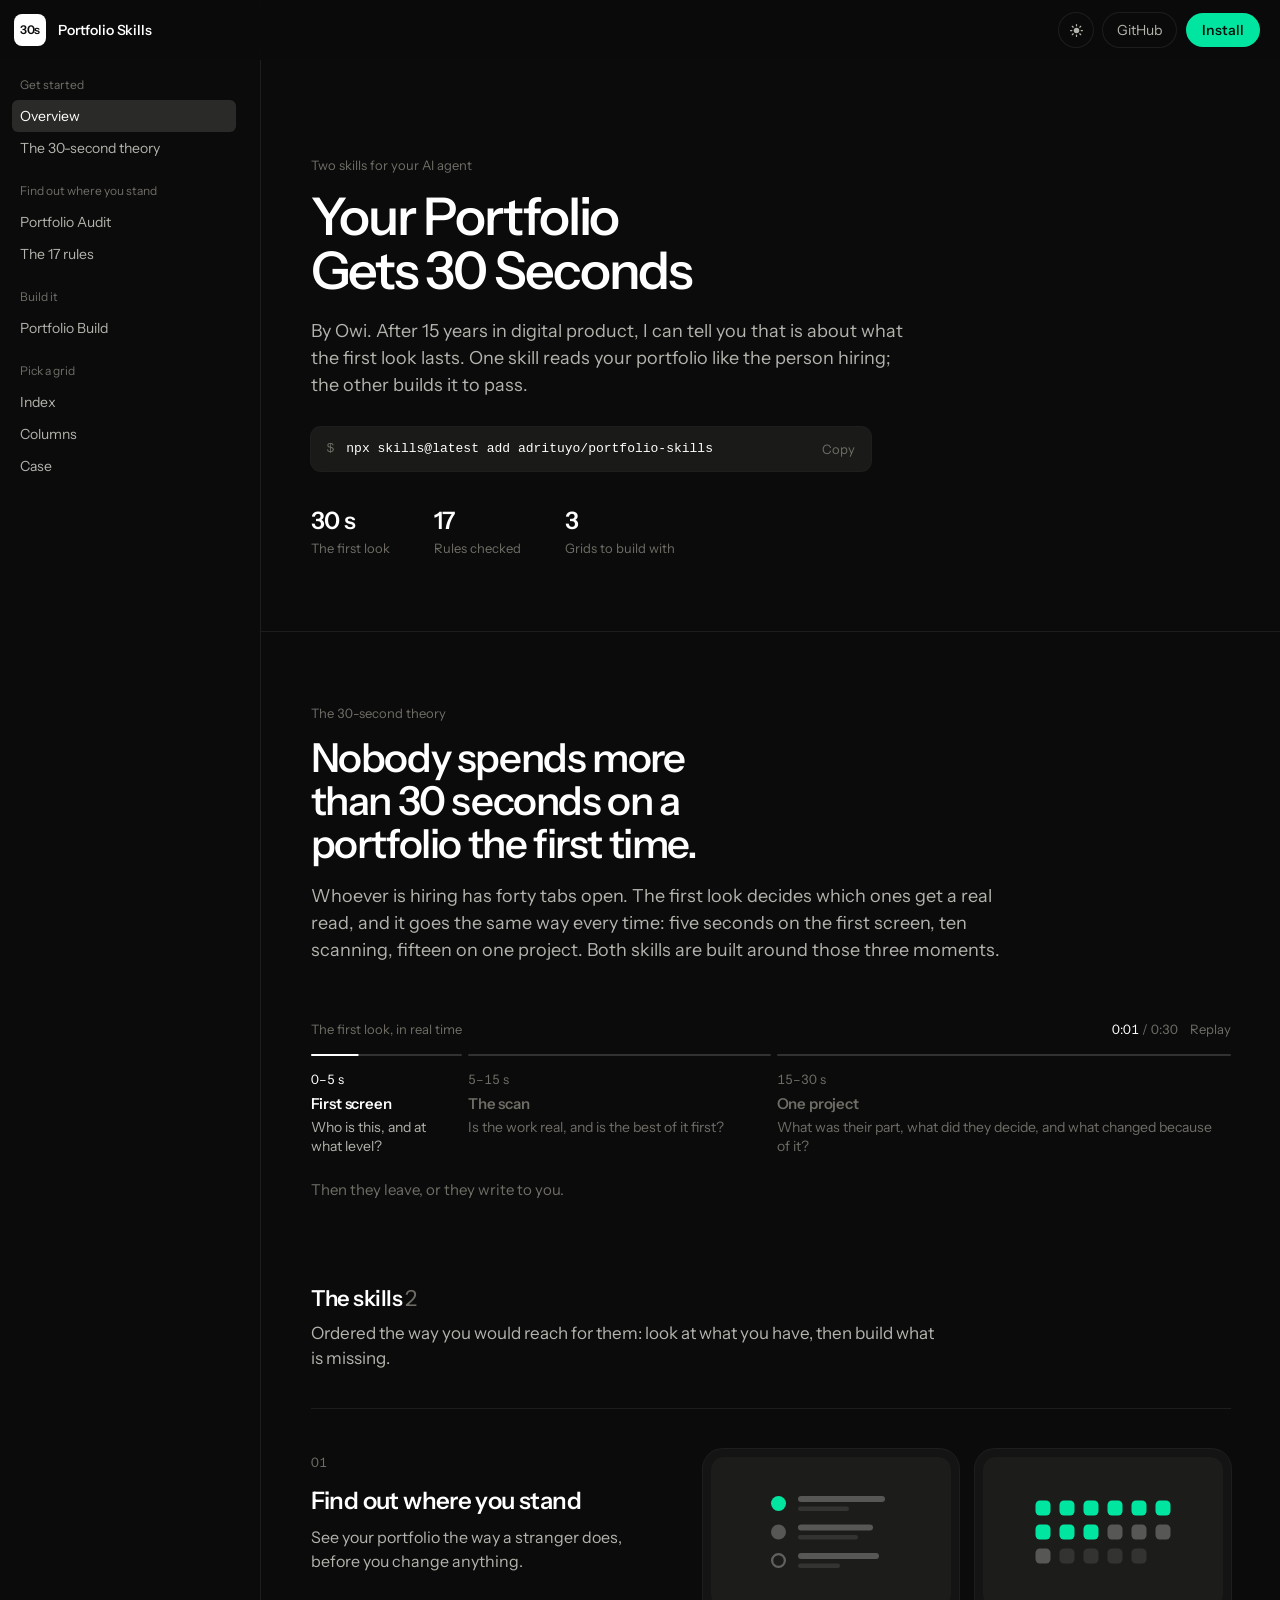
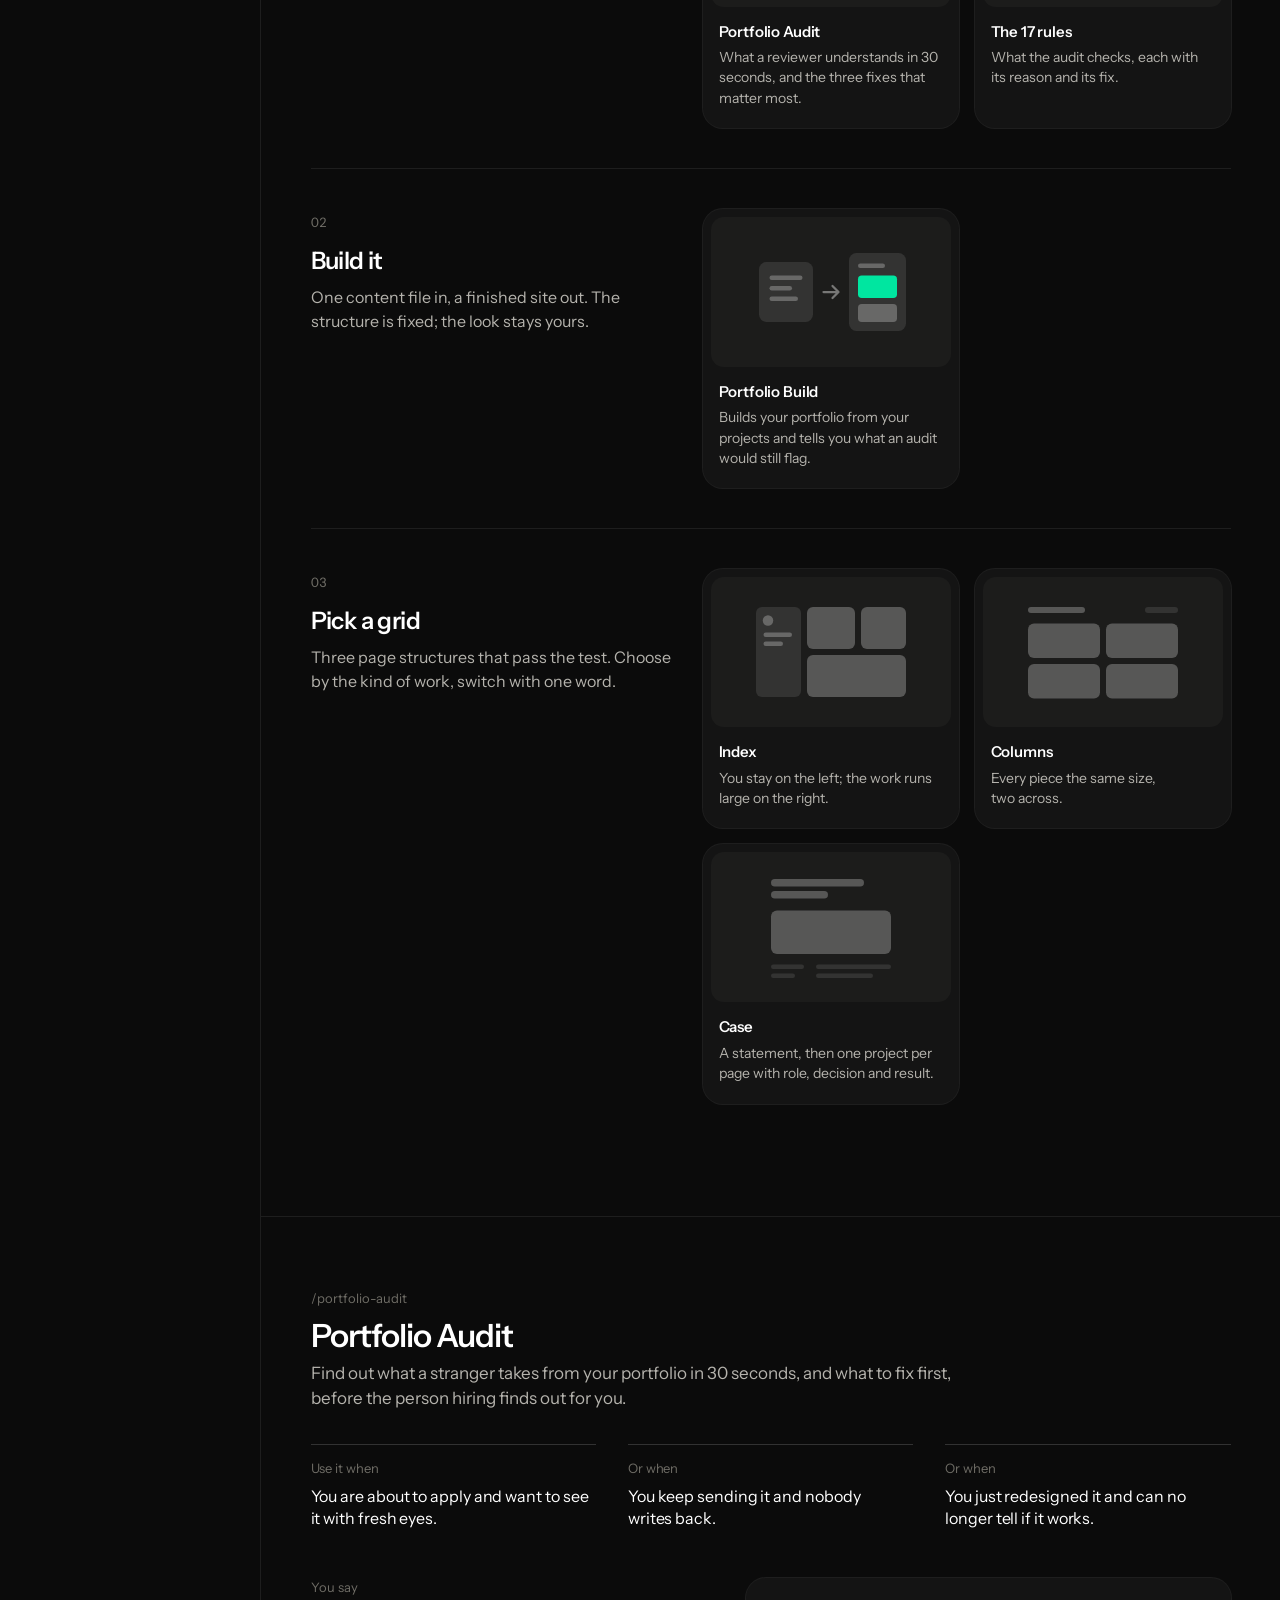
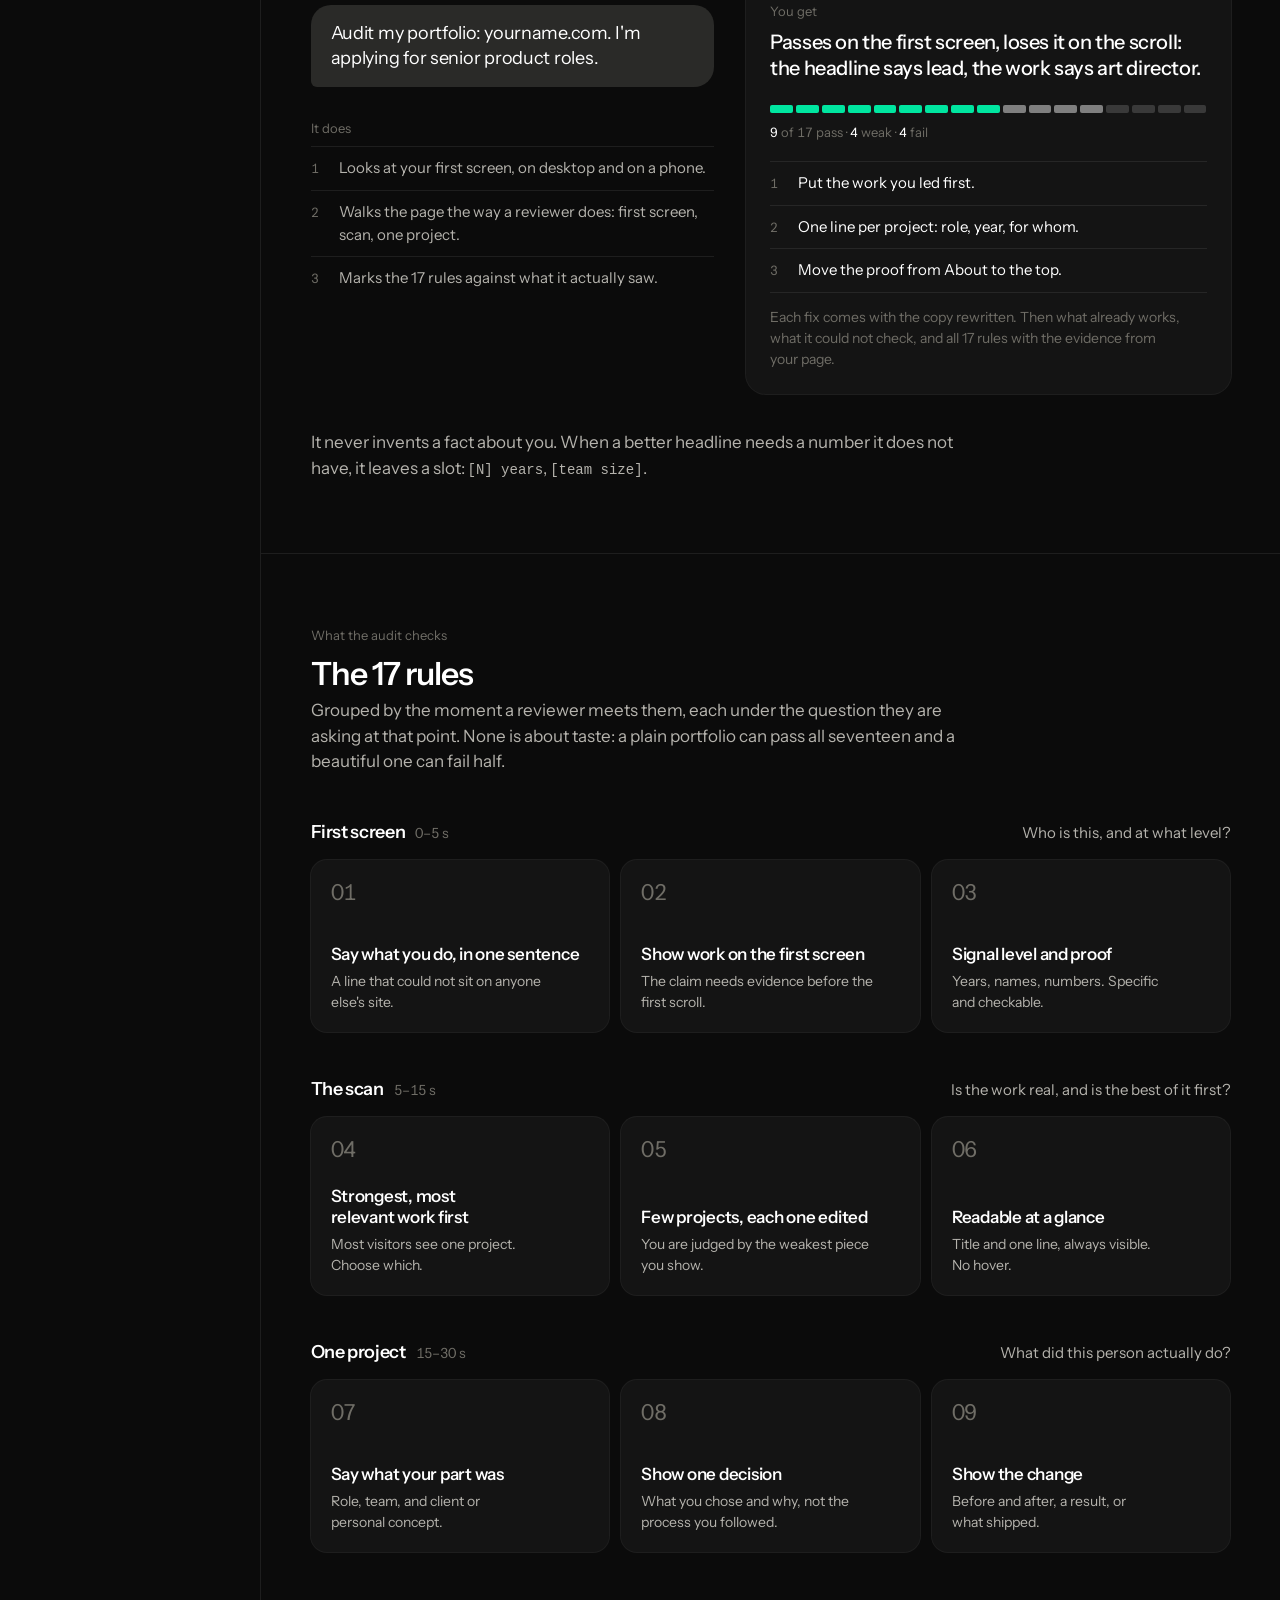
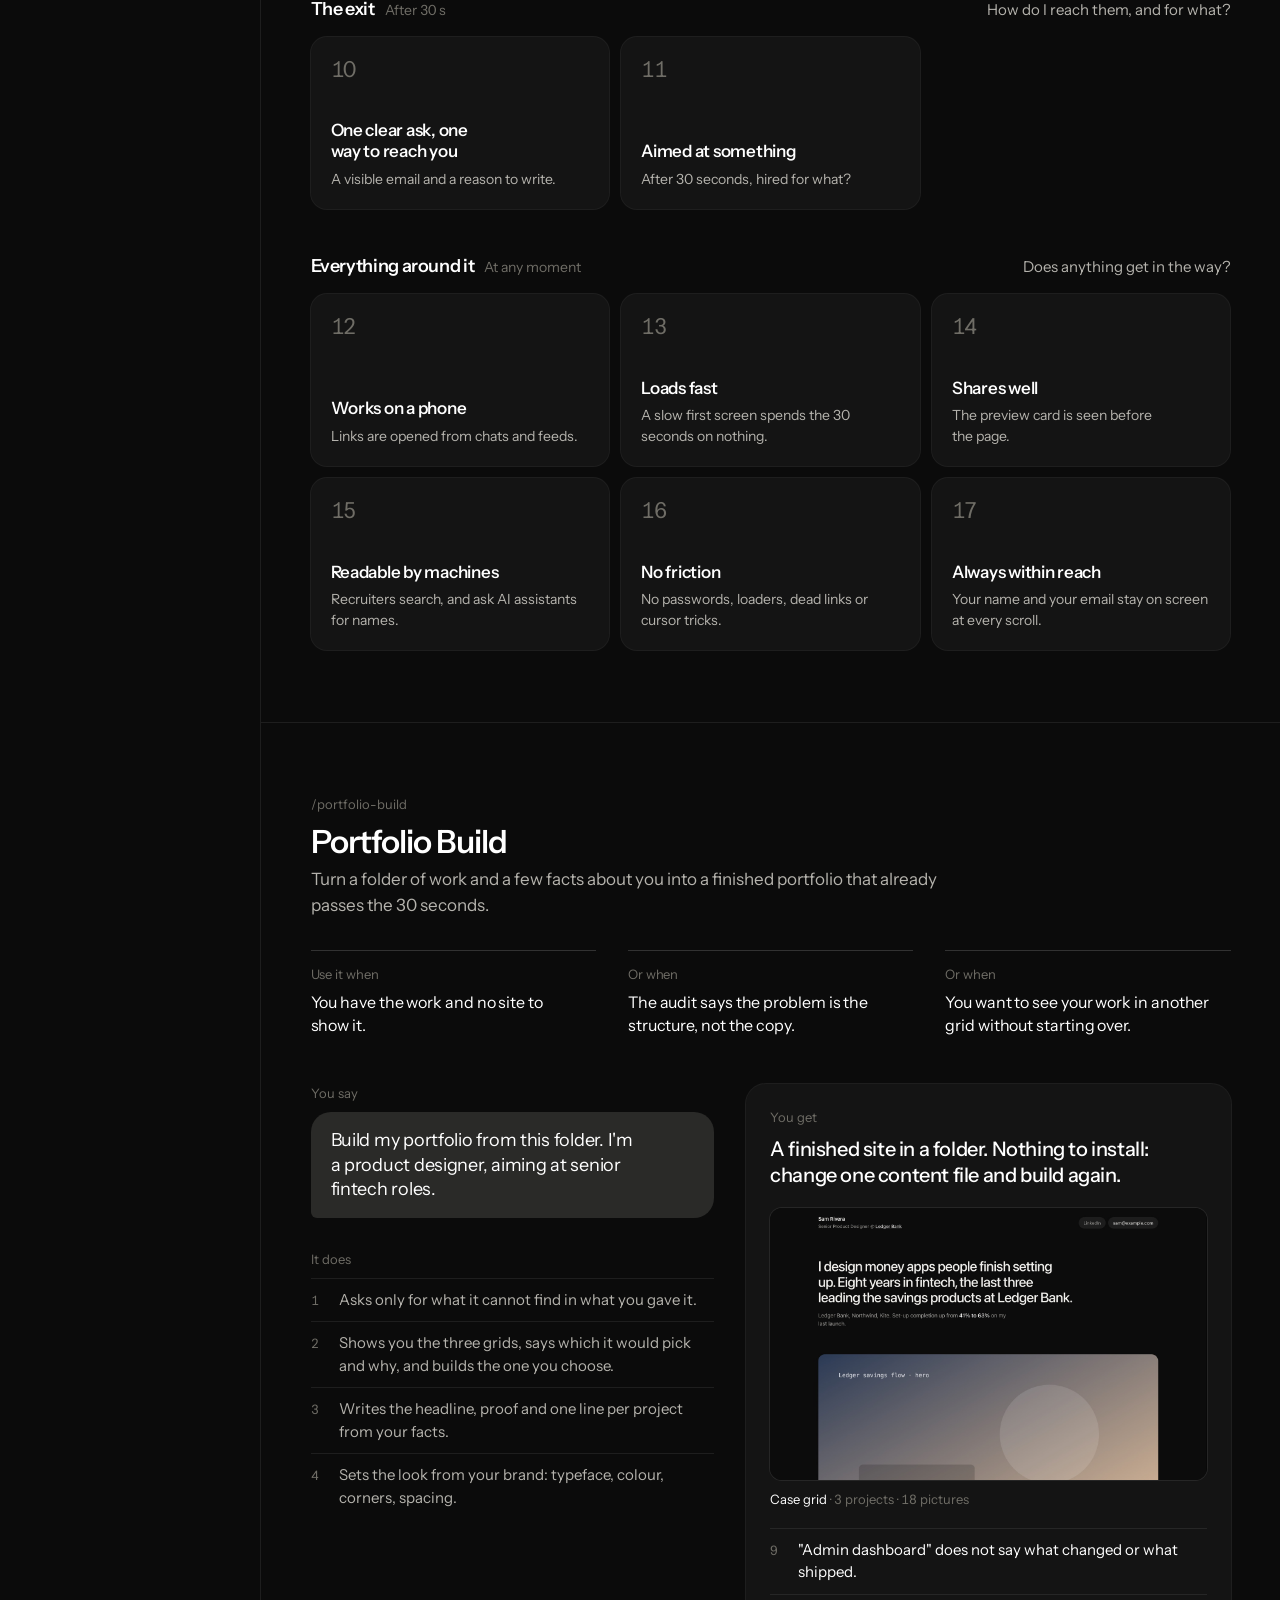
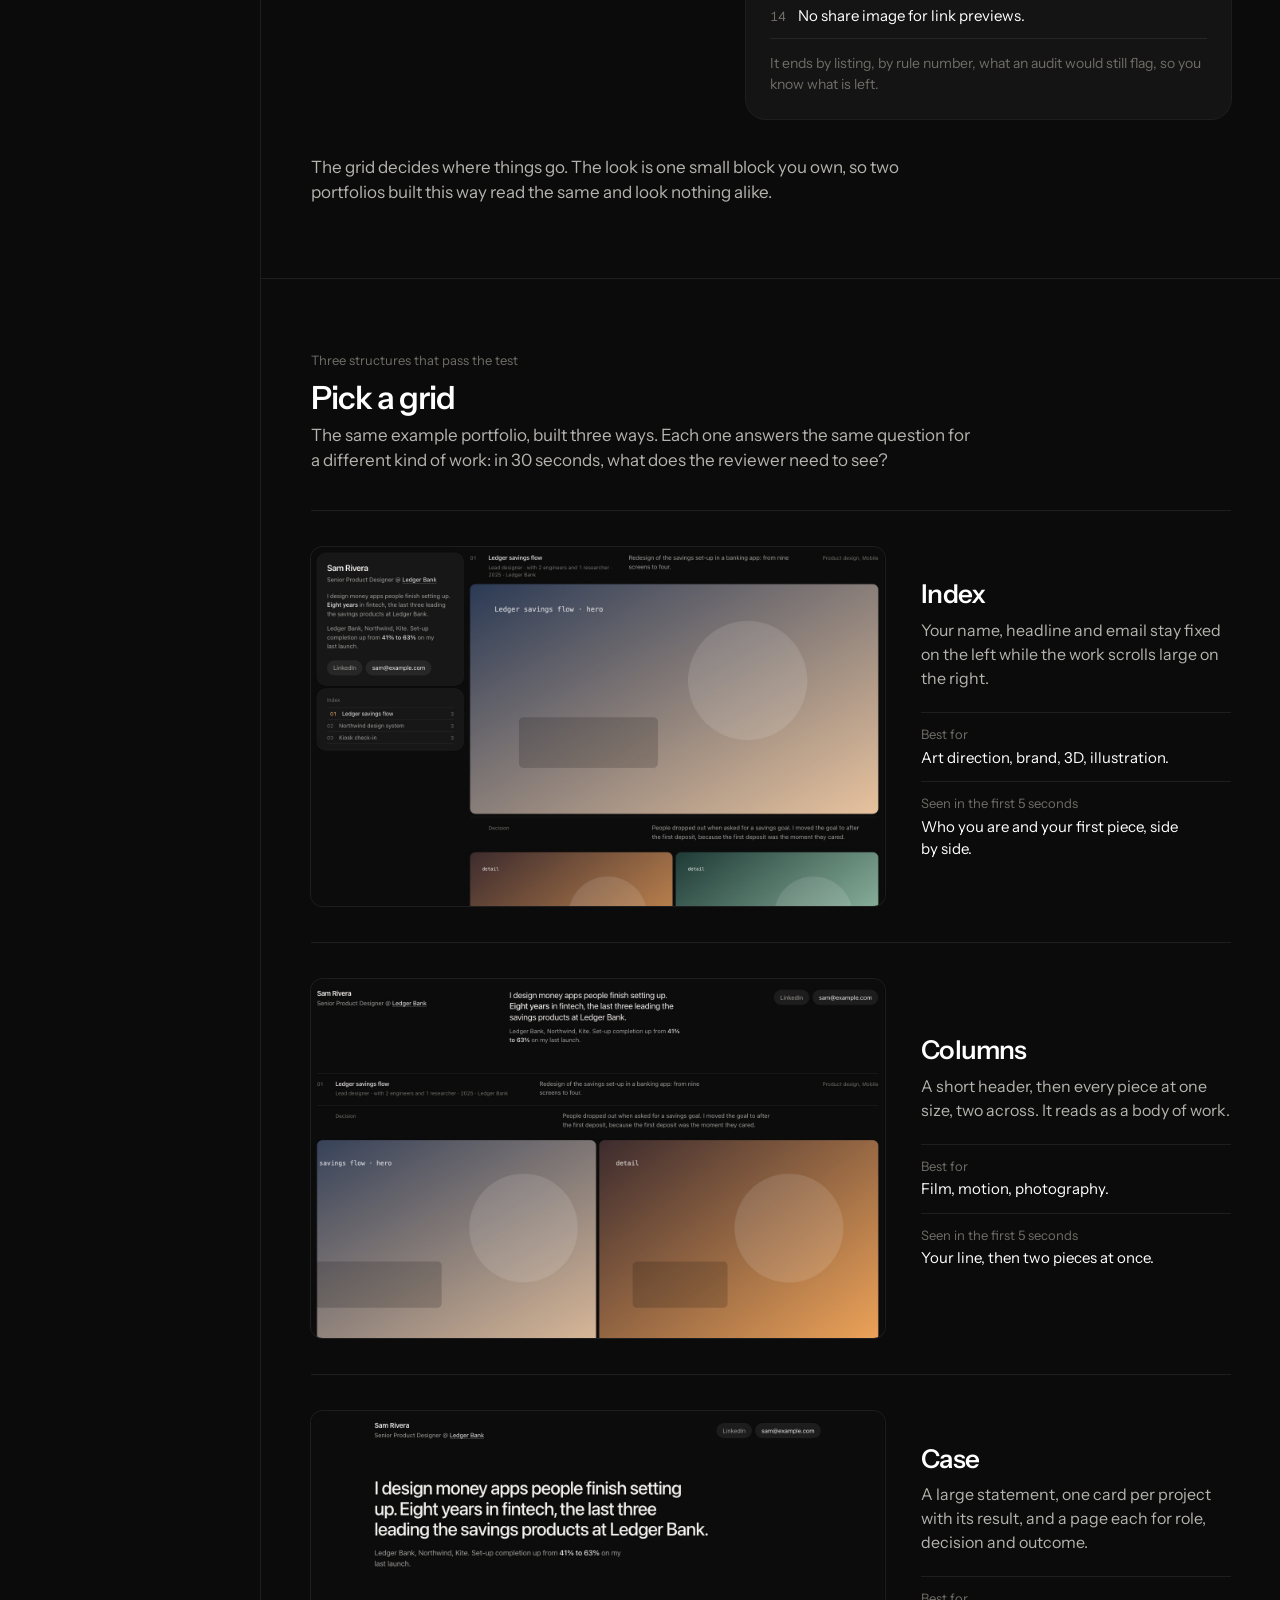
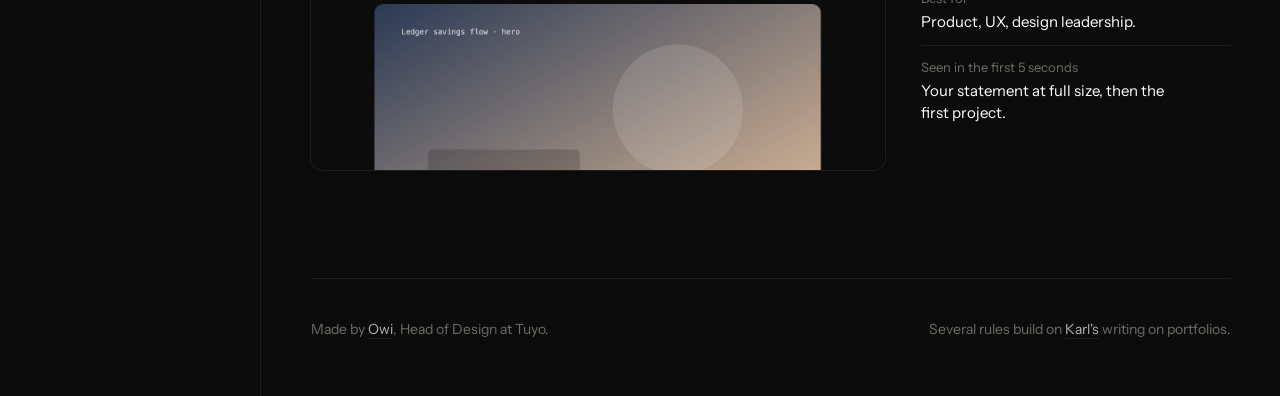
==== site/index.html @ 354e957a "Skills page: the 30-second theory, each skill as a use case, rules as cards, real grid examples Co-A" ====
<!doctype html>
<html lang="en">
<head>
<meta charset="utf-8">
<meta name="viewport" content="width=device-width, initial-scale=1">
<title>Portfolio Skills — Your portfolio gets 30 seconds</title>
<meta name="description" content="Two agent skills for designers: audit your portfolio the way a reviewer reads it in 30 seconds, and build one that passes. 17 rules, 3 grids. By Owi.">
<link rel="canonical" href="https://theartofvisual.com/skills/">
<link rel="icon" href="/assets/favicon.png">
<meta property="og:url" content="https://theartofvisual.com/skills/">
<meta property="og:type" content="website">
<meta property="og:image" content="https://theartofvisual.com/assets/og-skills.jpg">
<meta property="og:title" content="Portfolio Skills — Your portfolio gets 30 seconds">
<meta property="og:description" content="Audit your portfolio the way a reviewer reads it in 30 seconds, and build one that passes. 17 rules, 3 grids.">
<meta name="twitter:card" content="summary_large_image">
<script>try { if (localStorage.getItem('theme') === 'light') document.documentElement.dataset.theme = 'light'; } catch (e) {}</script>
<link rel="preconnect" href="https://fonts.googleapis.com">
<link rel="preconnect" href="https://fonts.gstatic.com" crossorigin>
<link rel="stylesheet" href="https://fonts.googleapis.com/css2?family=Instrument+Sans:wght@400..600&display=swap">
<style>
:root {
  --bg: #0b0b0b; --fg: #fff; --mut: #b5b3ad; --dim: #6f6d66; --line: rgba(255, 255, 255, .08);
  --card: #141414; --card-h: #171717; --well: #1c1c1b; --track: rgba(255, 255, 255, .16); --active: #2a2a28; --code: #1a1a18;
  --acc: #00e6a0; --acc-ink: #00130c; --ring: rgba(255, 255, 255, .08);
  --sans: "Instrument Sans", ui-sans-serif, system-ui, -apple-system, "Helvetica Neue", Arial, sans-serif;
  --mono: ui-monospace, "SF Mono", Menlo, Consolas, monospace;   /* commands only */
  --side: 260px; --ease: cubic-bezier(.23, 1, .32, 1);
  color-scheme: dark;
}
:root[data-theme="light"] {
  --bg: #f7f7f5; --fg: #111110; --mut: #55534e; --dim: #8a8880; --line: rgba(0, 0, 0, .09);
  --card: #fff; --card-h: #fff; --well: #f1f0ec; --track: rgba(0, 0, 0, .14); --active: #e9e8e4; --code: #eeede9;
  --acc: #008f63; --acc-ink: #fff; --ring: rgba(0, 0, 0, .08);
  color-scheme: light;
}
*, *::before, *::after { box-sizing: border-box; }
html { background: var(--bg); scroll-behavior: smooth; scroll-padding-top: 76px; -webkit-text-size-adjust: 100%; }
body { margin: 0; overflow-x: clip; background: var(--bg); color: var(--fg); font: 400 16px/1.5 var(--sans); -webkit-font-smoothing: antialiased; }
h1, h2, h3, h4, p, ol, ul, pre { margin: 0; padding: 0; font: inherit; }
ol, ul { list-style: none; }
a { color: inherit; text-decoration: none; }
button { font: inherit; color: inherit; background: none; border: 0; padding: 0; cursor: pointer; }
:focus-visible { outline: 2px solid var(--acc); outline-offset: 2px; border-radius: 6px; }
.mono { font-size: 13px; color: var(--dim); font-variant-numeric: tabular-nums; }
code.slot { font: 14px var(--mono); color: var(--mut); }

/* ── Top bar ── */
.bar { position: fixed; inset: 0 0 auto 0; height: 60px; z-index: 10; display: flex; align-items: center; gap: 10px; padding: 0 20px 0 14px; background: color-mix(in srgb, var(--bg) 86%, transparent); backdrop-filter: blur(12px); -webkit-backdrop-filter: blur(12px); }
.logo { width: 32px; height: 32px; border-radius: 8px; display: grid; place-items: center; background: var(--fg); color: var(--bg); font: 600 12px/1 var(--sans); letter-spacing: -.03em; }
.bar .name { font-size: 14px; font-weight: 550; letter-spacing: -.01em; margin-left: 2px; }
.bar .sp { flex: 1; }
.ib { width: 34px; height: 34px; border-radius: 50%; display: grid; place-items: center; color: var(--mut); box-shadow: 0 0 0 1px var(--ring); transition: color .2s, background .2s; }
.ib:hover { color: var(--fg); background: var(--active); }
.ghost { height: 34px; padding: 0 14px; border-radius: 100px; display: inline-flex; align-items: center; font-size: 14px; color: var(--mut); box-shadow: 0 0 0 1px var(--ring); transition: color .2s, background .2s; }
.ghost:hover { color: var(--fg); background: var(--active); }
.cta { height: 34px; padding: 0 16px; border-radius: 100px; display: inline-flex; align-items: center; font-size: 14px; font-weight: 550; background: var(--acc); color: var(--acc-ink); transition: filter .2s; }
.cta:hover { filter: brightness(1.08); }
.menu { display: none; }

/* ── Sidebar ── */
.side { position: fixed; top: 60px; bottom: 0; left: 0; width: var(--side); padding: 12px 24px 24px 12px; overflow-y: auto; scrollbar-width: thin; }
.side p { font-size: 12px; color: var(--dim); padding: 0 8px; margin: 18px 0 6px; }
.side p:first-child { margin-top: 4px; }
.side a { display: flex; align-items: center; height: 32px; padding: 0 8px; border-radius: 6px; font-size: 14px; color: var(--mut); transition: color .15s, background .15s; }
.side a:hover { color: var(--fg); }
.side a.on { color: var(--fg); background: var(--active); }

/* ── Page ── */
main { margin-left: var(--side); border-left: 1px solid var(--line); min-height: 100vh; padding: 60px 0 0; }
.wrap { max-width: 984px; margin: 0 auto; padding: 0 32px; }
.hero { position: relative; padding: 96px 0 72px; }
.hero .wrap { position: relative; }
.hero h1 { font-size: 52px; line-height: 54px; font-weight: 550; letter-spacing: -.04em; max-width: 12ch; margin-top: 14px; text-wrap: balance; }
.hero .sub { margin-top: 20px; font-size: 18px; color: var(--mut); max-width: 50ch; text-wrap: pretty; }
.cmd { margin-top: 28px; display: flex; align-items: center; gap: 12px; width: min(100%, 560px); height: 44px; padding: 0 6px 0 16px; border-radius: 10px; background: var(--code); box-shadow: 0 0 0 1px var(--ring); font: 13px var(--mono); }
.cmd i { color: var(--dim); font-style: normal; }
.cmd code { flex: 1; font: inherit; white-space: nowrap; overflow: hidden; text-overflow: ellipsis; }
.cmd button { height: 32px; padding: 0 10px; border-radius: 6px; font: 13px var(--sans); color: var(--dim); transition: color .15s, background .15s; }
.cmd button:hover { color: var(--fg); background: var(--active); }
.stats { display: flex; gap: 44px; margin-top: 36px; }
.stats b { display: block; font-size: 24px; font-weight: 575; letter-spacing: -.025em; line-height: 1.2; }

/* The 30 seconds: three lines, as long as each moment lasts, that fill in real time */
.tl { margin-top: 56px; }
.tl-top { display: flex; justify-content: space-between; align-items: baseline; gap: 12px; font-size: 13px; color: var(--dim); font-variant-numeric: tabular-nums; }
.tl-top b { font-weight: 400; color: var(--fg); }
.tl-top button { margin-left: 12px; font-size: 13px; color: var(--dim); transition: color .15s; }
.tl-top button:hover { color: var(--fg); }
.tl-ph { display: grid; grid-template-columns: 5fr 10fr 15fr; gap: 6px; margin-top: 14px; }
.tl-ph li { --q: 0; min-width: 0; padding-right: 12px; color: var(--dim); transition: color .4s var(--ease); }
.tl-ph i { display: block; position: relative; height: 2px; margin: 0 -12px 14px 0; border-radius: 2px; overflow: hidden; background: var(--track); }
.tl-ph i::after { content: ""; position: absolute; inset: 0; background: var(--fg); transform-origin: 0 50%; transform: scaleX(var(--q)); }
.tl-ph span { display: block; font-size: 13px; font-variant-numeric: tabular-nums; }
.tl-ph b { display: block; margin-top: 4px; font-size: 15px; font-weight: 575; letter-spacing: -.01em; }
.tl-ph p { margin-top: 2px; font-size: 14px; line-height: 1.4; text-wrap: pretty; }
.tl-ph li.done { color: var(--mut); }
.tl-ph li.now { color: var(--fg); }
.tl-ph li.now p { color: var(--mut); }
.tl-end { margin-top: 22px; font-size: 15px; color: var(--dim); transition: color .4s var(--ease); }
.tl.over .tl-end { color: var(--fg); }


.sec { padding: 0 0 72px; }
.sec > .wrap > h2 { font-size: 22px; line-height: 33px; font-weight: 575; letter-spacing: -.025em; }
.sec > .wrap > h2 span { color: var(--dim); font-weight: 400; }
.lede { margin-top: 6px; font-size: 17px; color: var(--mut); max-width: 60ch; text-wrap: pretty; }

/* ── A phase: the number and the words on the left, the cards on the right ── */
.phase { display: grid; grid-template-columns: minmax(0, 360px) minmax(0, 1fr); gap: 32px; padding: 40px 0; margin-top: 36px; border-top: 1px solid var(--line); }
.phase + .phase { margin-top: 0; }
.phase h3 { font-size: 24px; line-height: 36px; font-weight: 575; letter-spacing: -.025em; margin-top: 10px; }
.phase .txt p { margin-top: 6px; color: var(--mut); max-width: 34ch; text-wrap: pretty; }
.cards { display: grid; grid-template-columns: repeat(2, minmax(0, 1fr)); gap: 16px; }
.cardk { display: flex; flex-direction: column; padding: 8px; border-radius: 20px; background: var(--card); box-shadow: 0 0 0 1px var(--ring); transition: background .2s var(--ease), box-shadow .2s var(--ease); }
.cardk:hover { background: var(--card-h); box-shadow: 0 0 0 1px var(--ring), 0 8px 24px rgba(0, 0, 0, .12); }
.well { aspect-ratio: 16 / 10; border-radius: 13px; display: block; overflow: hidden; background: var(--well); color: var(--fg); }
.well svg { display: block; width: 100%; height: 100%; }
.well .a { fill: currentColor; opacity: .1; } .well .b { fill: currentColor; opacity: .26; } .well .c { fill: var(--acc); }
.well .o { fill: none; stroke: currentColor; stroke-width: 1.5; opacity: .3; } .well .l { fill: none; stroke: currentColor; stroke-width: 1.5; stroke-linecap: round; stroke-linejoin: round; opacity: .4; }
.cardk h4 { font-size: 15px; font-weight: 575; letter-spacing: -.01em; padding: 14px 8px 0; }
.cardk p { font-size: 14px; line-height: 1.45; color: var(--mut); padding: 4px 8px 12px; text-wrap: pretty; }

/* ── Detail sections ── */
.detail { padding: 72px 0; border-top: 1px solid var(--line); }
.detail .kicker { display: block; margin-bottom: 10px; }
.detail h2 { font-size: 32px; line-height: 1.15; font-weight: 575; letter-spacing: -.03em; }
/* The theory: the thesis in large type, then the 30 seconds played out */
.theory { padding: 72px 0 80px; border-top: 1px solid var(--line); }
.theory .kicker { display: block; margin-bottom: 12px; }
.theory h2 { font-size: 40px; line-height: 1.08; font-weight: 550; letter-spacing: -.035em; max-width: 19ch; text-wrap: balance; }
.theory .lede { margin-top: 18px; font-size: 18px; max-width: 58ch; }

/* A skill, as a use: when to reach for it, what you say, what it does, what comes back */
.when { display: grid; grid-template-columns: repeat(3, minmax(0, 1fr)); gap: 0 32px; margin-top: 32px; }
.when li { padding: 14px 0 0; border-top: 1px solid var(--track); font-size: 16px; line-height: 1.4; letter-spacing: -.005em; text-wrap: pretty; }
.when span, .lab { display: block; margin-bottom: 8px; font-size: 13px; color: var(--dim); }
.flow { display: grid; grid-template-columns: minmax(0, 5fr) minmax(0, 6fr); gap: 32px; margin-top: 48px; align-items: start; }
.ask { padding: 16px 20px; border-radius: 20px 20px 20px 6px; background: var(--active); font-size: 18px; line-height: 1.38; letter-spacing: -.015em; text-wrap: pretty; }
.ask + .lab { margin-top: 32px; }
.does li, .fixes li { display: grid; grid-template-columns: 28px minmax(0, 1fr); padding: 10px 0; border-top: 1px solid var(--line); font-size: 15px; color: var(--mut); }
.does i, .fixes i { font-size: 13px; line-height: 1.75; font-style: normal; color: var(--dim); font-variant-numeric: tabular-nums; }
.get { padding: 24px; border-radius: 20px; background: var(--card); box-shadow: 0 0 0 1px var(--ring); }
.verdict { font-size: 20px; line-height: 1.3; font-weight: 500; letter-spacing: -.02em; text-wrap: pretty; }
.score { display: flex; gap: 3px; margin-top: 24px; }
.score i { flex: 1; height: 8px; border-radius: 2px; background: var(--track); }
.score .p { background: var(--acc); } .score .w { background: color-mix(in srgb, var(--fg) 46%, transparent); }
.get .shot { margin-top: 20px; }
.legend { margin: 10px 0 18px; font-size: 13px; color: var(--dim); font-variant-numeric: tabular-nums; }
.legend b { font-weight: 400; color: var(--fg); }
.fixes li { color: var(--fg); }
.more { padding-top: 14px; border-top: 1px solid var(--line); font-size: 14px; color: var(--dim); text-wrap: pretty; }
.note { margin-top: 36px; }

/* The rules: one block per moment, with the question the reviewer is asking, and a card per rule */
.rgroup { margin-top: 44px; }
.rgroup header { display: flex; align-items: baseline; gap: 10px; padding-bottom: 14px; }
.rgroup h3 { font-size: 18px; font-weight: 575; letter-spacing: -.02em; }
.rgroup header span { font-size: 14px; color: var(--dim); font-variant-numeric: tabular-nums; }
.rgroup header p { margin-left: auto; font-size: 15px; color: var(--mut); }
.rgroup ol { display: grid; grid-template-columns: repeat(3, minmax(0, 1fr)); gap: 12px; }
.rgroup li { display: flex; flex-direction: column; min-height: 172px; padding: 16px 20px 20px; border-radius: 16px; background: var(--card); box-shadow: 0 0 0 1px var(--ring); }
.rgroup li i { font-size: 22px; font-style: normal; letter-spacing: -.02em; color: var(--dim); font-variant-numeric: tabular-nums; }
.rgroup li b { margin-top: auto; padding-top: 20px; font-size: 17px; line-height: 1.25; font-weight: 550; letter-spacing: -.015em; text-wrap: balance; }
.rgroup li span { margin-top: 6px; font-size: 14px; line-height: 1.45; color: var(--mut); text-wrap: pretty; }

/* The grids: a real first screen of each, large, with what it is for */
.shot { border-radius: 12px; overflow: hidden; background: #0c0c0c; box-shadow: 0 0 0 1px var(--ring); }
.shot img { display: block; width: 100%; height: auto; }
.gridrow { display: grid; grid-template-columns: minmax(0, 13fr) minmax(0, 7fr); gap: 36px; align-items: center; padding: 36px 0; border-top: 1px solid var(--line); scroll-margin-top: 60px; }
.gridrow:first-of-type { margin-top: 36px; }
.gridrow h3 { font-size: 26px; line-height: 1.15; font-weight: 575; letter-spacing: -.03em; }
.gridrow p { margin-top: 8px; color: var(--mut); text-wrap: pretty; }
.gridrow dl { margin: 22px 0 0; }
.gridrow dt { padding-top: 12px; border-top: 1px solid var(--line); font-size: 13px; color: var(--dim); }
.gridrow dd { margin: 2px 0 12px; font-size: 15px; text-wrap: pretty; }
.foot { padding: 40px 0 56px; border-top: 1px solid var(--line); display: flex; justify-content: space-between; gap: 24px; flex-wrap: wrap; font-size: 14px; color: var(--dim); }
.foot a { color: var(--mut); border-bottom: 1px solid var(--line); }
.foot a:hover { color: var(--fg); }

@media (max-width: 1100px) {
  .phase { grid-template-columns: 1fr; gap: 20px; }
  .phase .txt p { max-width: 56ch; }
  .rgroup ol { grid-template-columns: repeat(2, minmax(0, 1fr)); }
  .gridrow { grid-template-columns: 1fr; gap: 20px; }
}
@media (max-width: 860px) {
  .menu { display: grid; }
  .side { transform: translateX(-100%); transition: transform .3s var(--ease); background: var(--bg); z-index: 9; border-right: 1px solid var(--line); width: min(84vw, 300px); }
  .open .side { transform: none; }
  main { margin-left: 0; border-left: 0; }
  .wrap { padding: 0 16px; }
  .bar { padding: 0 12px; }
  .bar .name, .ghost { display: none; }
  .hero { padding: 40px 0 48px; }
  .hero h1 { font-size: 36px; line-height: 40px; }
  .hero .sub { font-size: 17px; }
  .stats { gap: 24px; }
  .tl { margin-top: 40px; }
  .tl-top button { display: none; }
  .tl-ph { grid-template-columns: 1fr; gap: 18px; }
  .tl-ph li { padding-right: 0; }
  .tl-ph i { margin: 0 0 10px; }
  .stats span { display: block; max-width: 11ch; }
  .cmd { width: 100%; }
  .when, .flow { grid-template-columns: 1fr; }
  .when { gap: 16px; }
  .flow { margin-top: 36px; gap: 28px; }
  .theory { padding: 48px 0 56px; }
  .theory h2 { font-size: 30px; }
  .rgroup header { flex-wrap: wrap; }
  .rgroup header p { flex-basis: 100%; margin: 0; }
  .rgroup li { min-height: 0; }
  .get { padding: 20px; }
  .detail { padding: 56px 0; }
  .detail h2 { font-size: 28px; }
}
@media (max-width: 520px) { .cards, .rgroup ol { grid-template-columns: 1fr; } .well { aspect-ratio: 16 / 8; } }
@media (prefers-reduced-motion: reduce) { html { scroll-behavior: auto; } *, *::before, *::after { animation: none !important; transition: none !important; } }
</style>
</head>
<body>

<header class="bar">
  <button class="ib menu" aria-label="Menu" aria-expanded="false"><svg width="16" height="16" viewBox="0 0 16 16" aria-hidden="true"><path d="M2 5h12M2 11h12" stroke="currentColor" stroke-width="1.5" stroke-linecap="round"/></svg></button>
  <a class="logo" href="#top" aria-label="Portfolio Skills">30s</a>
  <span class="name">Portfolio Skills</span>
  <span class="sp"></span>
  <button class="ib" id="theme" aria-label="Switch between light and dark"><svg width="15" height="15" viewBox="0 0 24 24" aria-hidden="true"><circle cx="12" cy="12" r="4.4" fill="currentColor"/><path stroke="currentColor" stroke-width="2" stroke-linecap="round" d="M12 2.500v2M12 19.500v2M2.500 12h2M19.500 12h2M5.300 5.300l1.400 1.400M17.300 17.300l1.400 1.400M5.300 18.700l1.400-1.400M17.300 6.700l1.400-1.400"/></svg></button>
  <a class="ghost" href="https://github.com/adrituyo/portfolio-skills" data-repo>GitHub</a>
  <a class="cta" href="#install">Install</a>
</header>

<nav class="side" aria-label="Sections">
  <p>Get started</p>
  <a href="#top" class="on">Overview</a>
  <a href="#theory">The 30-second theory</a>
  <p>Find out where you stand</p>
  <a href="#audit">Portfolio Audit</a>
  <a href="#rules">The 17 rules</a>
  <p>Build it</p>
  <a href="#build">Portfolio Build</a>
  <p>Pick a grid</p>
  <a href="#grid-index">Index</a>
  <a href="#grid-columns">Columns</a>
  <a href="#grid-case">Case</a>
</nav>

<main id="top">
  <section class="hero">
    <div class="wrap">
      <p class="mono">Two skills for your AI agent</p>
      <h1>Your Portfolio Gets 30 Seconds</h1>
      <p class="sub">By Owi. After 15 years in digital product, I can tell you that is about what the first look lasts. One skill reads your portfolio like the person hiring; the other builds it to pass.</p>
      <div class="cmd" id="install"><i>$</i><code>npx skills@latest add adrituyo/portfolio-skills</code><button type="button" data-copy="npx skills@latest add adrituyo/portfolio-skills">Copy</button></div>
      <div class="stats">
        <div><b>30 s</b><span class="mono">The first look</span></div>
        <div><b>17</b><span class="mono">Rules checked</span></div>
        <div><b>3</b><span class="mono">Grids to build with</span></div>
      </div>
    </div>
  </section>

  <section class="theory" id="theory">
    <div class="wrap">
      <span class="mono kicker">The 30-second theory</span>
      <h2>Nobody spends more than 30 seconds on a portfolio the first time.</h2>
      <p class="lede">Whoever is hiring has forty tabs open. The first look decides which ones get a real read, and it goes the same way every time: five seconds on the first screen, ten scanning, fifteen on one project. Both skills are built around those three moments.</p>
      <div class="tl" id="tl" role="img" aria-label="The first 30 seconds of a visit: 0 to 5 seconds on the first screen, 5 to 15 scanning, 15 to 30 on one project, then they leave or they write.">
        <div class="tl-top"><span>The first look, in real time</span><span><b id="tl-t">0:00</b> / 0:30<button type="button" id="tl-re">Replay</button></span></div>
        <ol class="tl-ph">
          <li data-from="0" data-to="5"><i></i><span>0–5 s</span><b>First screen</b><p>Who is this, and at what level?</p></li>
          <li data-from="5" data-to="15"><i></i><span>5–15 s</span><b>The scan</b><p>Is the work real, and is the best of it first?</p></li>
          <li data-from="15" data-to="30"><i></i><span>15–30 s</span><b>One project</b><p>What was their part, what did they decide, and what changed because of it?</p></li>
        </ol>
        <p class="tl-end">Then they leave, or they write to you.</p>
      </div>
    </div>
  </section>

  <section class="sec">
    <div class="wrap">
      <h2>The skills <span>2</span></h2>
      <p class="lede">Ordered the way you would reach for them: look at what you have, then build what is missing.</p>

      <div class="phase">
        <div class="txt"><span class="mono">01</span><h3>Find out where you stand</h3><p>See your portfolio the way a stranger does, before you change anything.</p></div>
        <div class="cards">
          <a class="cardk" href="#audit"><span class="well"><svg viewBox="0 0 160 100" aria-hidden="true"><circle class="c" cx="45" cy="31" r="5"/><rect class="b" x="58" y="26" width="58" height="4" rx="2"/><rect class="a" x="58" y="33" width="34" height="3" rx="1.5"/><circle class="b" cx="45" cy="50" r="5"/><rect class="b" x="58" y="45" width="50" height="4" rx="2"/><rect class="a" x="58" y="52" width="40" height="3" rx="1.5"/><circle class="o" cx="45" cy="69" r="4.25"/><rect class="b" x="58" y="64" width="54" height="4" rx="2"/><rect class="a" x="58" y="71" width="28" height="3" rx="1.5"/></svg></span><h4>Portfolio Audit</h4><p>What a reviewer understands in 30 seconds, and the three fixes that matter most.</p></a>
          <a class="cardk" href="#rules"><span class="well"><svg viewBox="0 0 160 100" aria-hidden="true"><rect class="c" x="35" y="29" width="10" height="10" rx="3"/><rect class="c" x="51" y="29" width="10" height="10" rx="3"/><rect class="c" x="67" y="29" width="10" height="10" rx="3"/><rect class="c" x="83" y="29" width="10" height="10" rx="3"/><rect class="c" x="99" y="29" width="10" height="10" rx="3"/><rect class="c" x="115" y="29" width="10" height="10" rx="3"/><rect class="c" x="35" y="45" width="10" height="10" rx="3"/><rect class="c" x="51" y="45" width="10" height="10" rx="3"/><rect class="c" x="67" y="45" width="10" height="10" rx="3"/><rect class="b" x="83" y="45" width="10" height="10" rx="3"/><rect class="b" x="99" y="45" width="10" height="10" rx="3"/><rect class="b" x="115" y="45" width="10" height="10" rx="3"/><rect class="b" x="35" y="61" width="10" height="10" rx="3"/><rect class="a" x="51" y="61" width="10" height="10" rx="3"/><rect class="a" x="67" y="61" width="10" height="10" rx="3"/><rect class="a" x="83" y="61" width="10" height="10" rx="3"/><rect class="a" x="99" y="61" width="10" height="10" rx="3"/></svg></span><h4>The 17 rules</h4><p>What the audit checks, each with its reason and its fix.</p></a>
        </div>
      </div>

      <div class="phase">
        <div class="txt"><span class="mono">02</span><h3>Build it</h3><p>One content file in, a finished site out. The structure is fixed; the look stays yours.</p></div>
        <div class="cards">
          <a class="cardk" href="#build"><span class="well"><svg viewBox="0 0 160 100" aria-hidden="true"><rect class="a" x="32" y="30" width="36" height="40" rx="5"/><rect class="b" x="39" y="39" width="22" height="3" rx="1.5"/><rect class="b" x="39" y="46" width="15" height="3" rx="1.5"/><rect class="b" x="39" y="53" width="19" height="3" rx="1.5"/><path class="l" d="M75 50h10m-4-4 4 4-4 4"/><rect class="a" x="92" y="24" width="38" height="52" rx="5"/><rect class="b" x="98" y="31" width="18" height="3" rx="1.5"/><rect class="c" x="98" y="39" width="26" height="15" rx="2.5"/><rect class="b" x="98" y="58" width="26" height="12" rx="2.5"/></svg></span><h4>Portfolio Build</h4><p>Builds your portfolio from your projects and tells you what an audit would still flag.</p></a>
        </div>
      </div>

      <div class="phase">
        <div class="txt"><span class="mono">03</span><h3>Pick a grid</h3><p>Three page structures that pass the test. Choose by the kind of work, switch with one word.</p></div>
        <div class="cards">
          <a class="cardk" href="#grid-index"><span class="well"><svg viewBox="0 0 160 100" aria-hidden="true"><rect class="a" x="30" y="20" width="30" height="60" rx="4"/><circle class="b" cx="38" cy="29" r="3.5"/><rect class="b" x="35" y="37" width="19" height="3" rx="1.5"/><rect class="b" x="35" y="43" width="13" height="3" rx="1.5"/><rect class="b" x="64" y="20" width="32" height="28" rx="4"/><rect class="b" x="100" y="20" width="30" height="28" rx="4"/><rect class="b" x="64" y="52" width="66" height="28" rx="4"/></svg></span><h4>Index</h4><p>You stay on the left; the work runs large on the right.</p></a>
          <a class="cardk" href="#grid-columns"><span class="well"><svg viewBox="0 0 160 100" aria-hidden="true"><rect class="b" x="30" y="20" width="38" height="4" rx="2"/><rect class="a" x="108" y="20" width="22" height="4" rx="2"/><rect class="b" x="30" y="31" width="48" height="23" rx="4"/><rect class="b" x="82" y="31" width="48" height="23" rx="4"/><rect class="b" x="30" y="58" width="48" height="23" rx="4"/><rect class="b" x="82" y="58" width="48" height="23" rx="4"/></svg></span><h4>Columns</h4><p>Every piece the same size, two across.</p></a>
          <a class="cardk" href="#grid-case"><span class="well"><svg viewBox="0 0 160 100" aria-hidden="true"><rect class="b" x="40" y="18" width="62" height="5" rx="2.5"/><rect class="b" x="40" y="26" width="38" height="5" rx="2.5"/><rect class="b" x="40" y="39" width="80" height="29" rx="4"/><rect class="a" x="40" y="75" width="22" height="3" rx="1.5"/><rect class="a" x="70" y="75" width="50" height="3" rx="1.5"/><rect class="a" x="40" y="81" width="16" height="3" rx="1.5"/><rect class="a" x="70" y="81" width="38" height="3" rx="1.5"/></svg></span><h4>Case</h4><p>A statement, then one project per page with role, decision and result.</p></a>
        </div>
      </div>
    </div>
  </section>

  <section class="detail" id="audit">
    <div class="wrap">
      <span class="mono kicker">/portfolio-audit</span>
      <h2>Portfolio Audit</h2>
      <p class="lede">Find out what a stranger takes from your portfolio in 30 seconds, and what to fix first, before the person hiring finds out for you.</p>
      <ul class="when">
        <li><span>Use it when</span>You are about to apply and want to see it with fresh eyes.</li>
        <li><span>Or when</span>You keep sending it and nobody writes back.</li>
        <li><span>Or when</span>You just redesigned it and can no longer tell if it works.</li>
      </ul>
      <div class="flow">
        <div>
          <span class="lab">You say</span>
          <p class="ask">Audit my portfolio: yourname.com. I'm applying for senior product roles.</p>
          <span class="lab">It does</span>
          <ol class="does">
            <li><i>1</i><span>Looks at your first screen, on desktop and on a phone.</span></li>
            <li><i>2</i><span>Walks the page the way a reviewer does: first screen, scan, one project.</span></li>
            <li><i>3</i><span>Marks the 17 rules against what it actually saw.</span></li>
          </ol>
        </div>
        <div class="get">
          <span class="lab">You get</span>
          <p class="verdict">Passes on the first screen, loses it on the scroll: the headline says lead, the work says art director.</p>
          <div class="score" aria-hidden="true"><i class="p"></i><i class="p"></i><i class="p"></i><i class="p"></i><i class="p"></i><i class="p"></i><i class="p"></i><i class="p"></i><i class="p"></i><i class="w"></i><i class="w"></i><i class="w"></i><i class="w"></i><i></i><i></i><i></i><i></i></div>
          <p class="legend"><b>9</b> of 17 pass · <b>4</b> weak · <b>4</b> fail</p>
          <ol class="fixes">
            <li><i>1</i><span>Put the work you led first.</span></li>
            <li><i>2</i><span>One line per project: role, year, for whom.</span></li>
            <li><i>3</i><span>Move the proof from About to the top.</span></li>
          </ol>
          <p class="more">Each fix comes with the copy rewritten. Then what already works, what it could not check, and all 17 rules with the evidence from your page.</p>
        </div>
      </div>
      <p class="lede note">It never invents a fact about you. When a better headline needs a number it does not have, it leaves a slot: <code class="slot">[N] years</code>, <code class="slot">[team size]</code>.</p>
    </div>
  </section>

  <section class="detail" id="rules">
    <div class="wrap">
      <span class="mono kicker">What the audit checks</span>
      <h2>The 17 rules</h2>
      <p class="lede">Grouped by the moment a reviewer meets them, each under the question they are asking at that point. None is about taste: a plain portfolio can pass all seventeen and a beautiful one can fail half.</p>
      <section class="rgroup"><header><h3>First screen</h3><span>0–5 s</span><p>Who is this, and at what level?</p></header><ol>
        <li><i>01</i><b>Say what you do, in one sentence</b><span>A line that could not sit on anyone else's site.</span></li>
        <li><i>02</i><b>Show work on the first screen</b><span>The claim needs evidence before the first scroll.</span></li>
        <li><i>03</i><b>Signal level and proof</b><span>Years, names, numbers. Specific and checkable.</span></li>
      </ol></section>
      <section class="rgroup"><header><h3>The scan</h3><span>5–15 s</span><p>Is the work real, and is the best of it first?</p></header><ol>
        <li><i>04</i><b>Strongest, most relevant work first</b><span>Most visitors see one project. Choose which.</span></li>
        <li><i>05</i><b>Few projects, each one edited</b><span>You are judged by the weakest piece you show.</span></li>
        <li><i>06</i><b>Readable at a glance</b><span>Title and one line, always visible. No hover.</span></li>
      </ol></section>
      <section class="rgroup"><header><h3>One project</h3><span>15–30 s</span><p>What did this person actually do?</p></header><ol>
        <li><i>07</i><b>Say what your part was</b><span>Role, team, and client or personal concept.</span></li>
        <li><i>08</i><b>Show one decision</b><span>What you chose and why, not the process you followed.</span></li>
        <li><i>09</i><b>Show the change</b><span>Before and after, a result, or what shipped.</span></li>
      </ol></section>
      <section class="rgroup"><header><h3>The exit</h3><span>After 30 s</span><p>How do I reach them, and for what?</p></header><ol>
        <li><i>10</i><b>One clear ask, one way to reach you</b><span>A visible email and a reason to write.</span></li>
        <li><i>11</i><b>Aimed at something</b><span>After 30 seconds, hired for what?</span></li>
      </ol></section>
      <section class="rgroup"><header><h3>Everything around it</h3><span>At any moment</span><p>Does anything get in the way?</p></header><ol>
        <li><i>12</i><b>Works on a phone</b><span>Links are opened from chats and feeds.</span></li>
        <li><i>13</i><b>Loads fast</b><span>A slow first screen spends the 30 seconds on nothing.</span></li>
        <li><i>14</i><b>Shares well</b><span>The preview card is seen before the page.</span></li>
        <li><i>15</i><b>Readable by machines</b><span>Recruiters search, and ask AI assistants for names.</span></li>
        <li><i>16</i><b>No friction</b><span>No passwords, loaders, dead links or cursor tricks.</span></li>
        <li><i>17</i><b>Always within reach</b><span>Your name and your email stay on screen at every scroll.</span></li>
      </ol></section>
    </div>
  </section>

  <section class="detail" id="build">
    <div class="wrap">
      <span class="mono kicker">/portfolio-build</span>
      <h2>Portfolio Build</h2>
      <p class="lede">Turn a folder of work and a few facts about you into a finished portfolio that already passes the 30 seconds.</p>
      <ul class="when">
        <li><span>Use it when</span>You have the work and no site to show it.</li>
        <li><span>Or when</span>The audit says the problem is the structure, not the copy.</li>
        <li><span>Or when</span>You want to see your work in another grid without starting over.</li>
      </ul>
      <div class="flow">
        <div>
          <span class="lab">You say</span>
          <p class="ask">Build my portfolio from this folder. I'm a product designer, aiming at senior fintech roles.</p>
          <span class="lab">It does</span>
          <ol class="does">
            <li><i>1</i><span>Asks only for what it cannot find in what you gave it.</span></li>
            <li><i>2</i><span>Shows you the three grids, says which it would pick and why, and builds the one you choose.</span></li>
            <li><i>3</i><span>Writes the headline, proof and one line per project from your facts.</span></li>
            <li><i>4</i><span>Sets the look from your brand: typeface, colour, corners, spacing.</span></li>
          </ol>
        </div>
        <div class="get">
          <span class="lab">You get</span>
          <p class="verdict">A finished site in a folder. Nothing to install: change one content file and build again.</p>
          <div class="shot"><img src="grids/case.jpg" width="1440" height="900" alt="The first screen of a portfolio built with the case grid: a large statement, then the first project." loading="lazy"></div>
          <p class="legend"><b>Case grid</b> · 3 projects · 18 pictures</p>
          <ol class="fixes">
            <li><i>9</i><span>"Admin dashboard" does not say what changed or what shipped.</span></li>
            <li><i>14</i><span>No share image for link previews.</span></li>
          </ol>
          <p class="more">It ends by listing, by rule number, what an audit would still flag, so you know what is left.</p>
        </div>
      </div>
      <p class="lede note">The grid decides where things go. The look is one small block you own, so two portfolios built this way read the same and look nothing alike.</p>
    </div>
  </section>

  <section class="detail" id="grids">
    <div class="wrap">
      <span class="mono kicker">Three structures that pass the test</span>
      <h2>Pick a grid</h2>
      <p class="lede">The same example portfolio, built three ways. Each one answers the same question for a different kind of work: in 30 seconds, what does the reviewer need to see?</p>
      <article class="gridrow" id="grid-index">
        <div class="shot"><img src="grids/index.jpg" width="1440" height="900" alt="The index grid: a profile card fixed on the left, the first project large on the right." loading="lazy"></div>
        <div>
          <h3>Index</h3>
          <p>Your name, headline and email stay fixed on the left while the work scrolls large on the right.</p>
          <dl><dt>Best for</dt><dd>Art direction, brand, 3D, illustration.</dd><dt>Seen in the first 5 seconds</dt><dd>Who you are and your first piece, side by side.</dd></dl>
        </div>
      </article>
      <article class="gridrow" id="grid-columns">
        <div class="shot"><img src="grids/columns.jpg" width="1440" height="900" alt="The columns grid: a short header with the headline, then two pictures side by side." loading="lazy"></div>
        <div>
          <h3>Columns</h3>
          <p>A short header, then every piece at one size, two across. It reads as a body of work.</p>
          <dl><dt>Best for</dt><dd>Film, motion, photography.</dd><dt>Seen in the first 5 seconds</dt><dd>Your line, then two pieces at once.</dd></dl>
        </div>
      </article>
      <article class="gridrow" id="grid-case">
        <div class="shot"><img src="grids/case.jpg" width="1440" height="900" alt="The case grid: a large statement, then the first project card." loading="lazy"></div>
        <div>
          <h3>Case</h3>
          <p>A large statement, one card per project with its result, and a page each for role, decision and outcome.</p>
          <dl><dt>Best for</dt><dd>Product, UX, design leadership.</dd><dt>Seen in the first 5 seconds</dt><dd>Your statement at full size, then the first project.</dd></dl>
        </div>
      </article>
    </div>
  </section>

  <div class="wrap">
    <footer class="foot">
      <span>Made by <a href="https://theartofvisual.com">Owi</a>, Head of Design at Tuyo.</span>
      <span>Several rules build on <a href="https://x.com/_kejk">Karl's</a> writing on portfolios.</span>
    </footer>
  </div>
</main>

<script>
(() => {
  const $ = (s, r = document) => r.querySelector(s), $$ = (s, r = document) => [...r.querySelectorAll(s)];
  const root = document.documentElement;

  // The 30 seconds, in real time: each line fills while the reviewer is in that moment, and it stops.
  const tl = $('#tl'), phases = $$('.tl-ph li'), clock = $('#tl-t');
  let t0 = 0, raf = 0;
  const draw = t => {
    clock.textContent = '0:' + String(Math.min(30, Math.floor(t))).padStart(2, '0');
    phases.forEach(li => { const a = +li.dataset.from, b = +li.dataset.to; li.style.setProperty('--q', Math.max(0, Math.min(1, (t - a) / (b - a))).toFixed(4)); li.classList.toggle('now', t >= a && t < b); li.classList.toggle('done', t >= b); });
    tl.classList.toggle('over', t >= 30);
  };
  const tick = () => { const t = (Date.now() - t0) / 1000; draw(t); if (t < 30) raf = requestAnimationFrame(tick); };
  const play = () => { cancelAnimationFrame(raf); t0 = Date.now(); tick(); };
  if (matchMedia('(prefers-reduced-motion: reduce)').matches || !('IntersectionObserver' in window)) draw(30);
  else { draw(0); const io = new IntersectionObserver(es => { if (es[0].isIntersecting) { io.disconnect(); play(); } }, { threshold: .5 }); io.observe(tl); }
  $('#tl-re').addEventListener('click', play);
  document.addEventListener('visibilitychange', () => { if (t0 && !document.hidden && !tl.classList.contains('over')) { cancelAnimationFrame(raf); tick(); } });

  // Copy the install line
  $$('[data-copy]').forEach(b => b.addEventListener('click', async () => {
    try { await navigator.clipboard.writeText(b.dataset.copy); b.textContent = 'Copied'; } catch (e) { b.textContent = 'Select and copy'; }
    setTimeout(() => { b.textContent = 'Copy'; }, 1600);
  }));

  // Light and dark, remembered in this browser
  $('#theme').addEventListener('click', () => {
    const light = root.dataset.theme !== 'light';
    if (light) root.dataset.theme = 'light'; else delete root.dataset.theme;
    try { localStorage.setItem('theme', light ? 'light' : 'dark'); } catch (e) {}
  });

  // Sidebar: opens on small screens, and marks the section in view
  const menu = $('.menu');
  const toggle = open => { document.body.classList.toggle('open', open); menu.setAttribute('aria-expanded', String(open)); };
  menu.addEventListener('click', () => toggle(!document.body.classList.contains('open')));
  const links = $$('.side a');
  links.forEach(a => a.addEventListener('click', () => toggle(false)));
  const targets = links.map(a => $(a.getAttribute('href'))).filter(Boolean);
  const mark = () => {
    const y = scrollY + 140; let cur = targets[0];
    targets.forEach(t => { if (t.getBoundingClientRect().top + scrollY <= y) cur = t; });
    links.forEach(a => a.classList.toggle('on', a.getAttribute('href') === '#' + cur.id));
  };
  addEventListener('scroll', mark, { passive: true }); mark();
})();
</script>
</body>
</html>
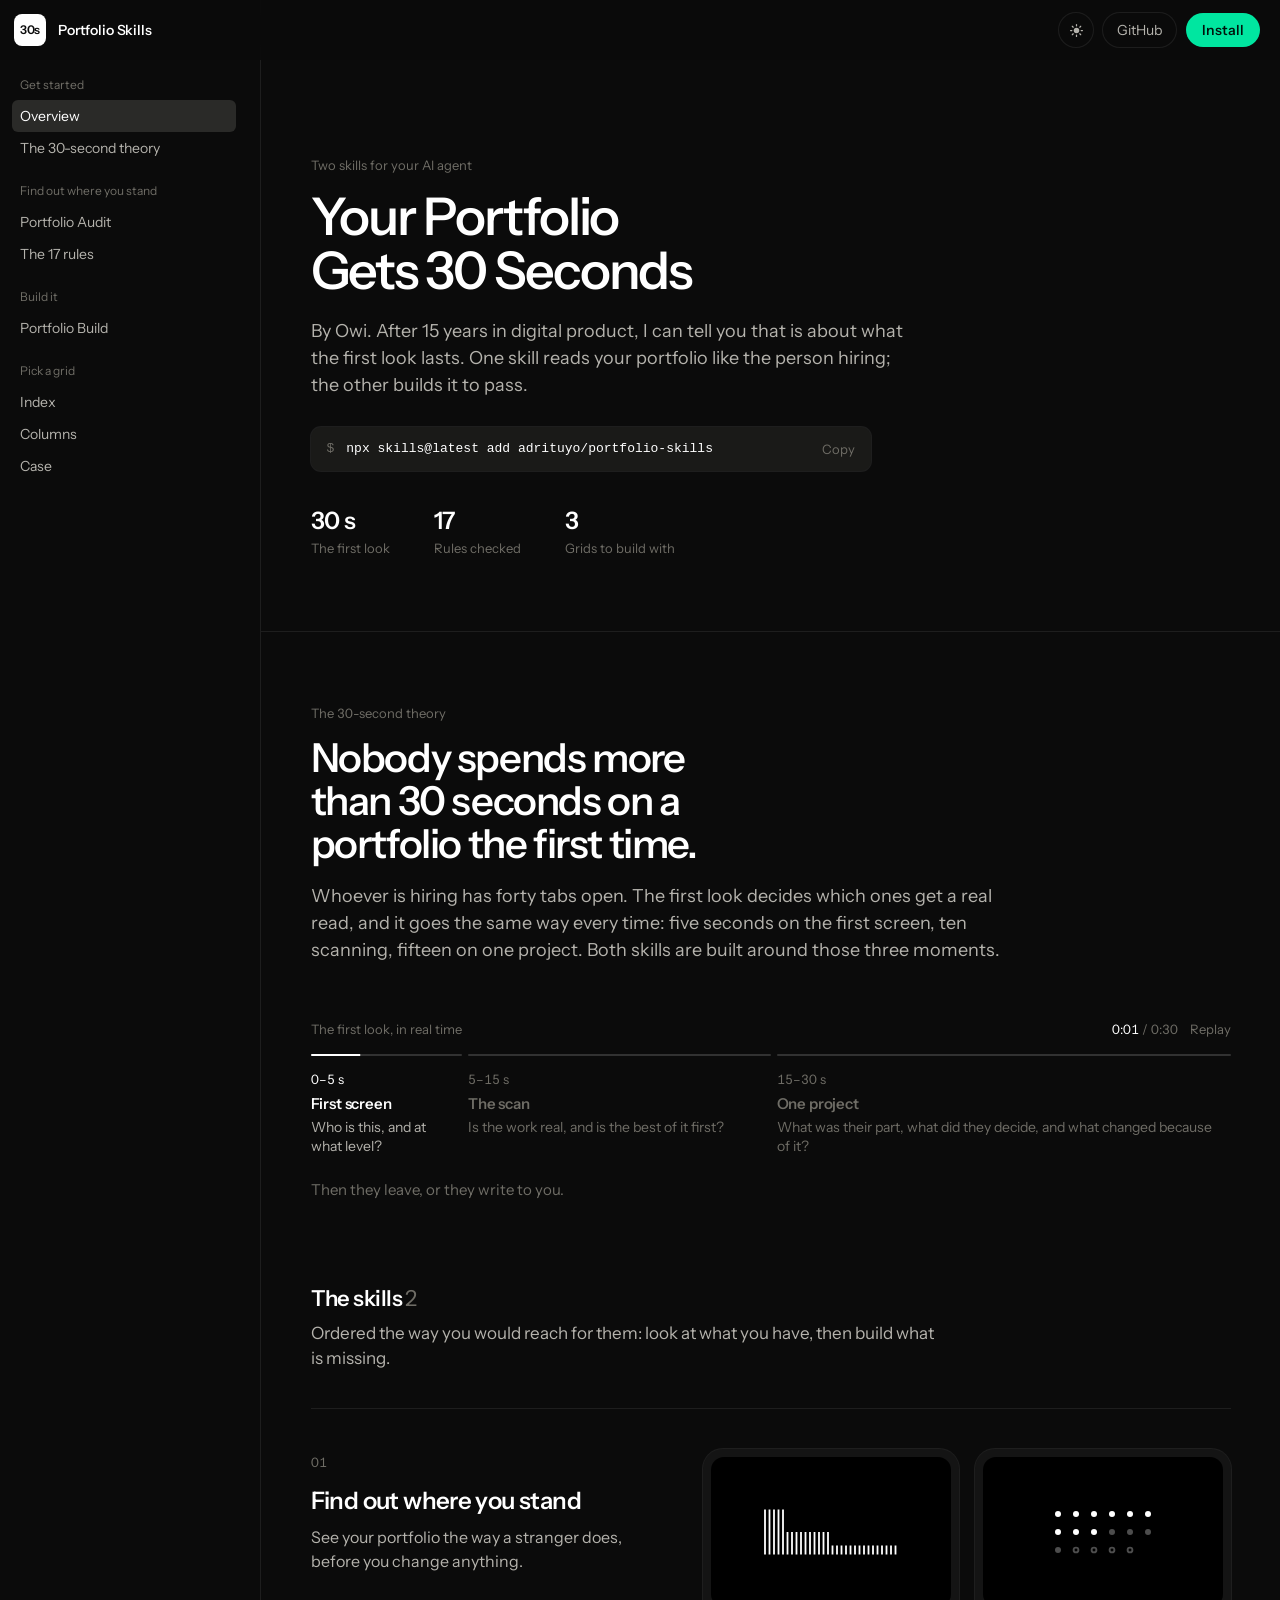
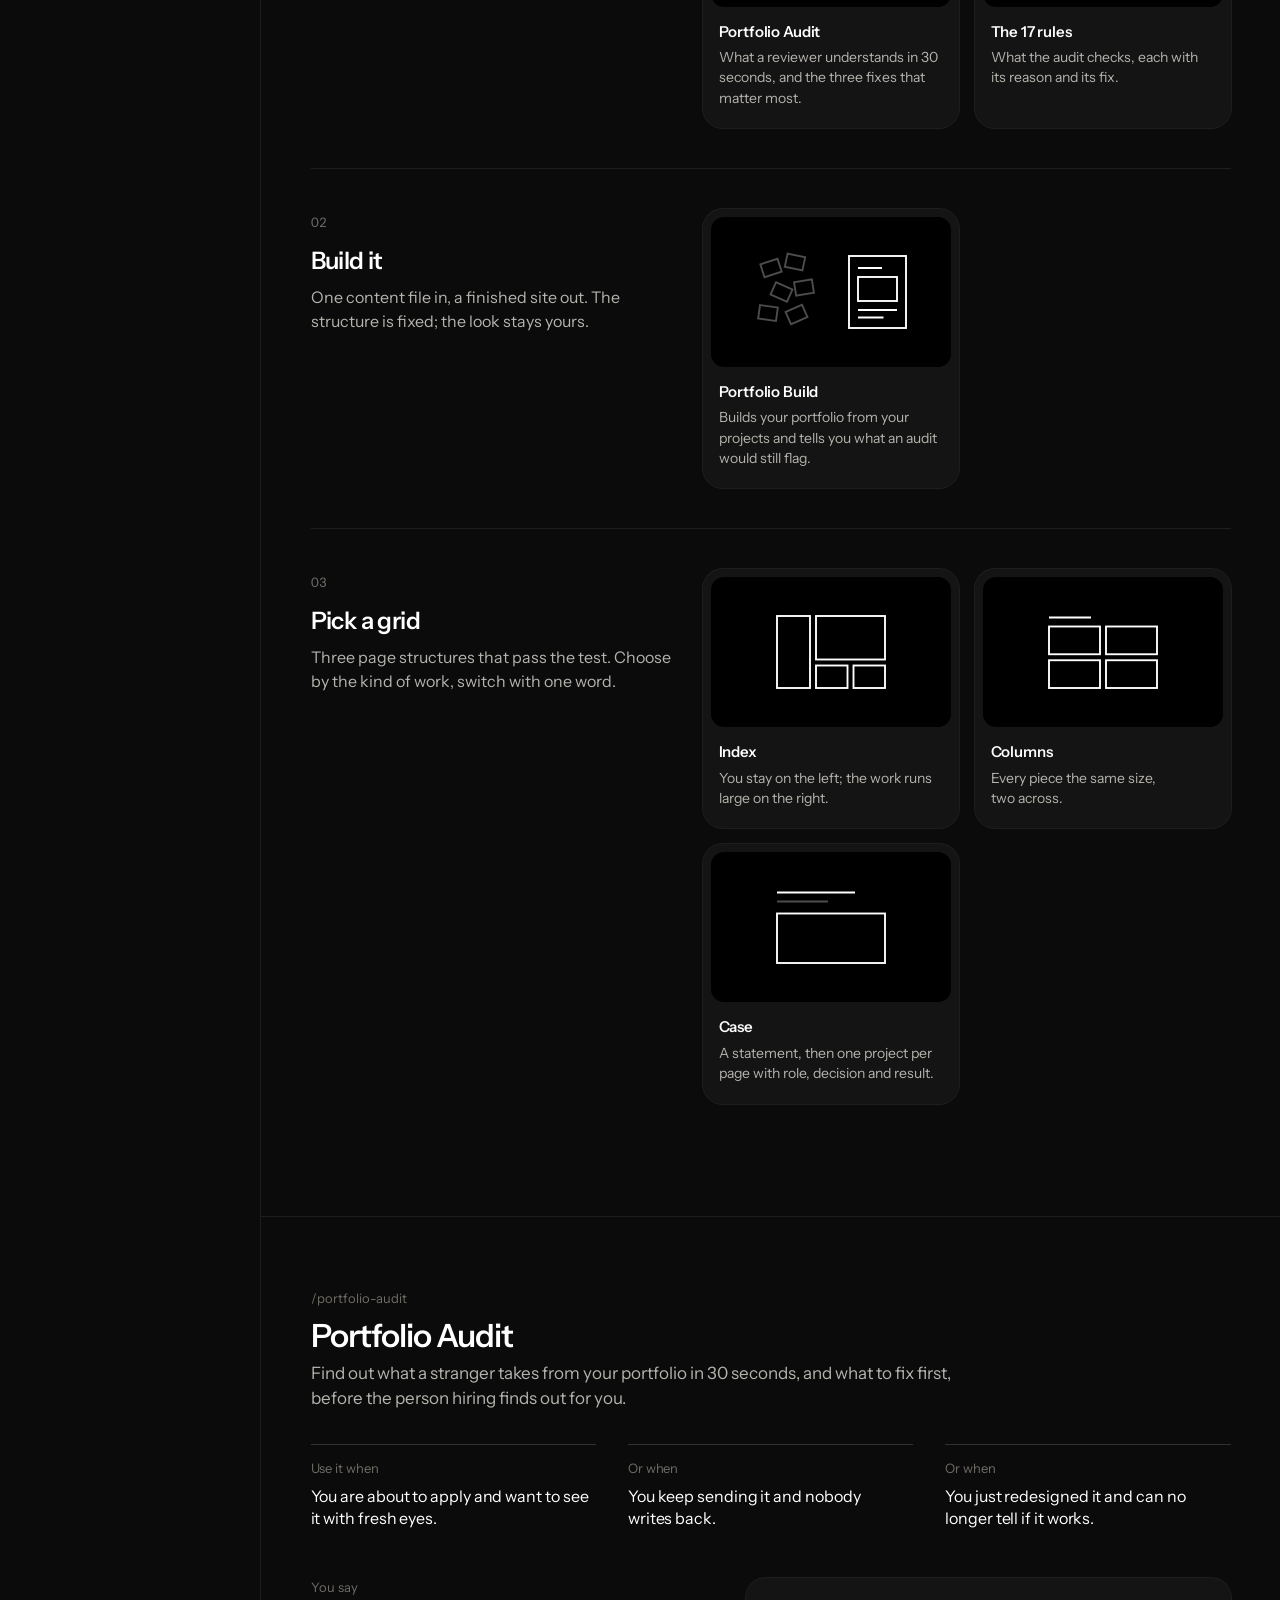
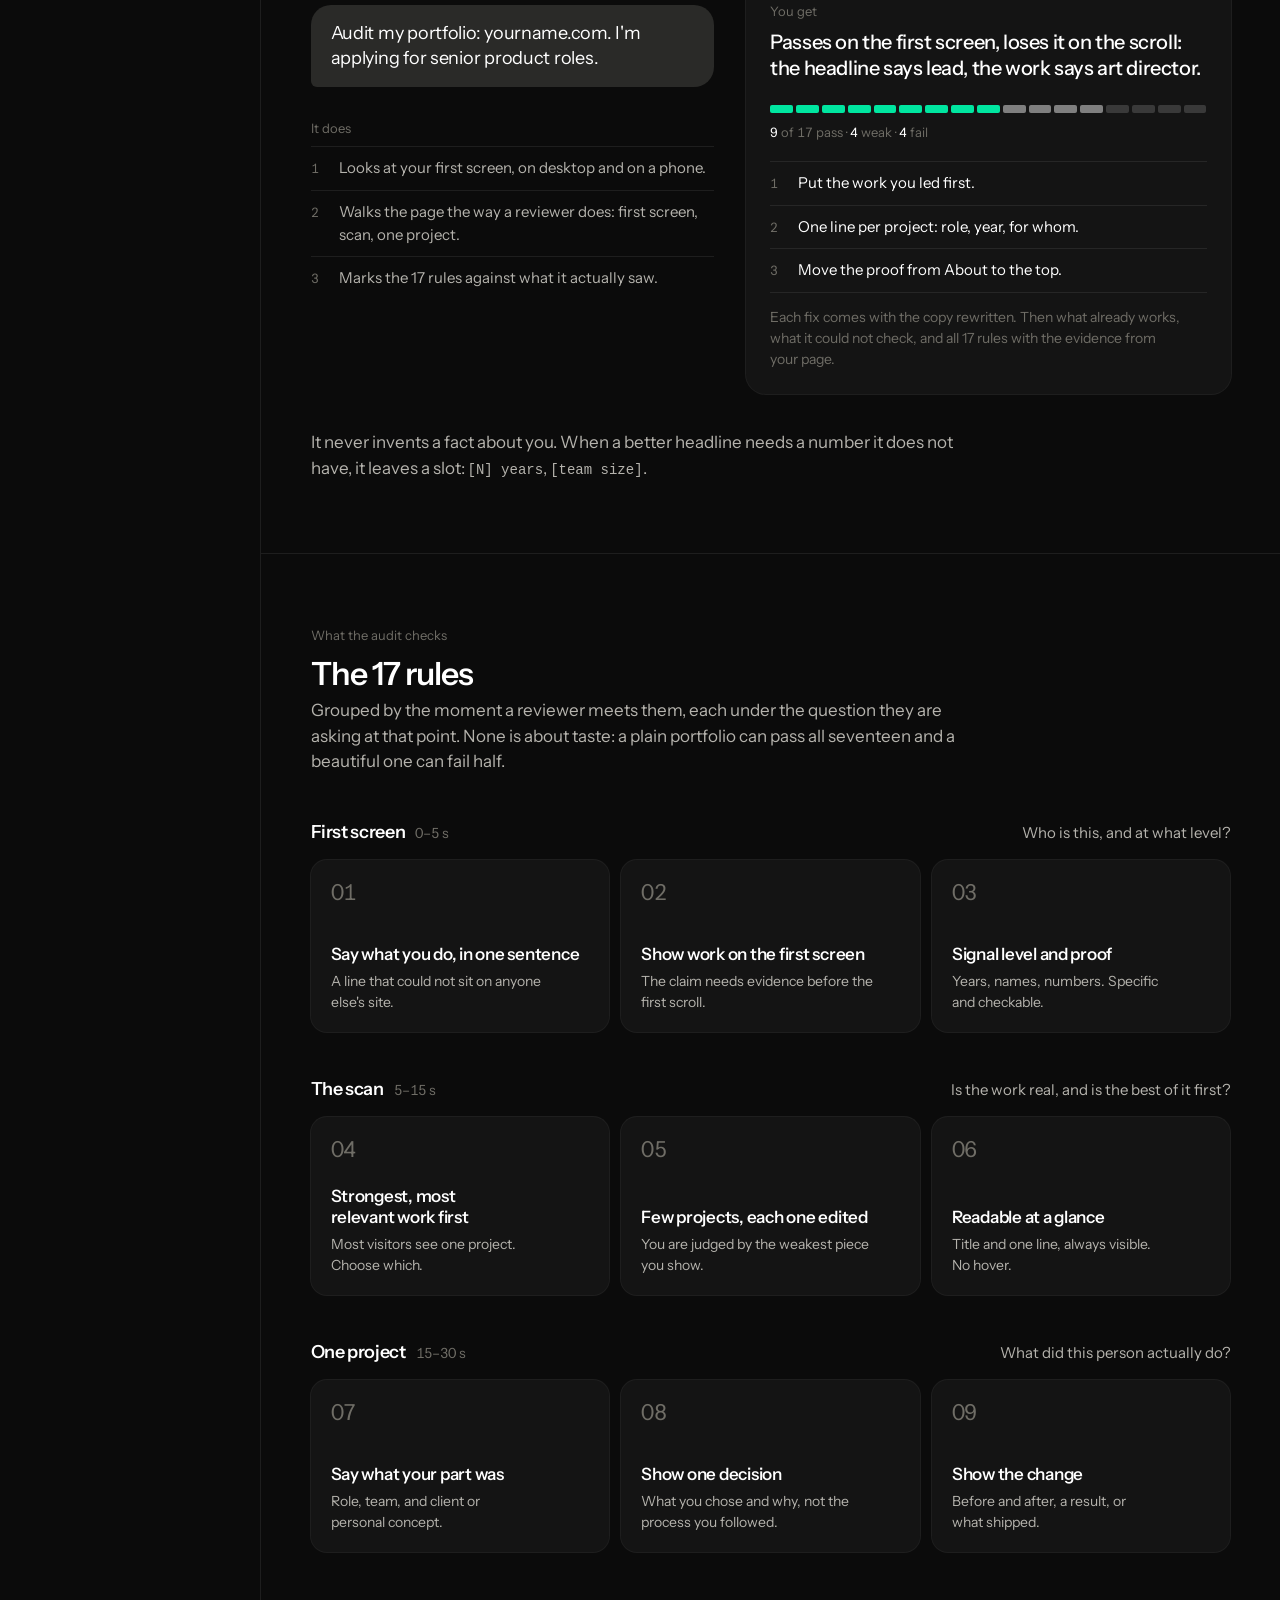
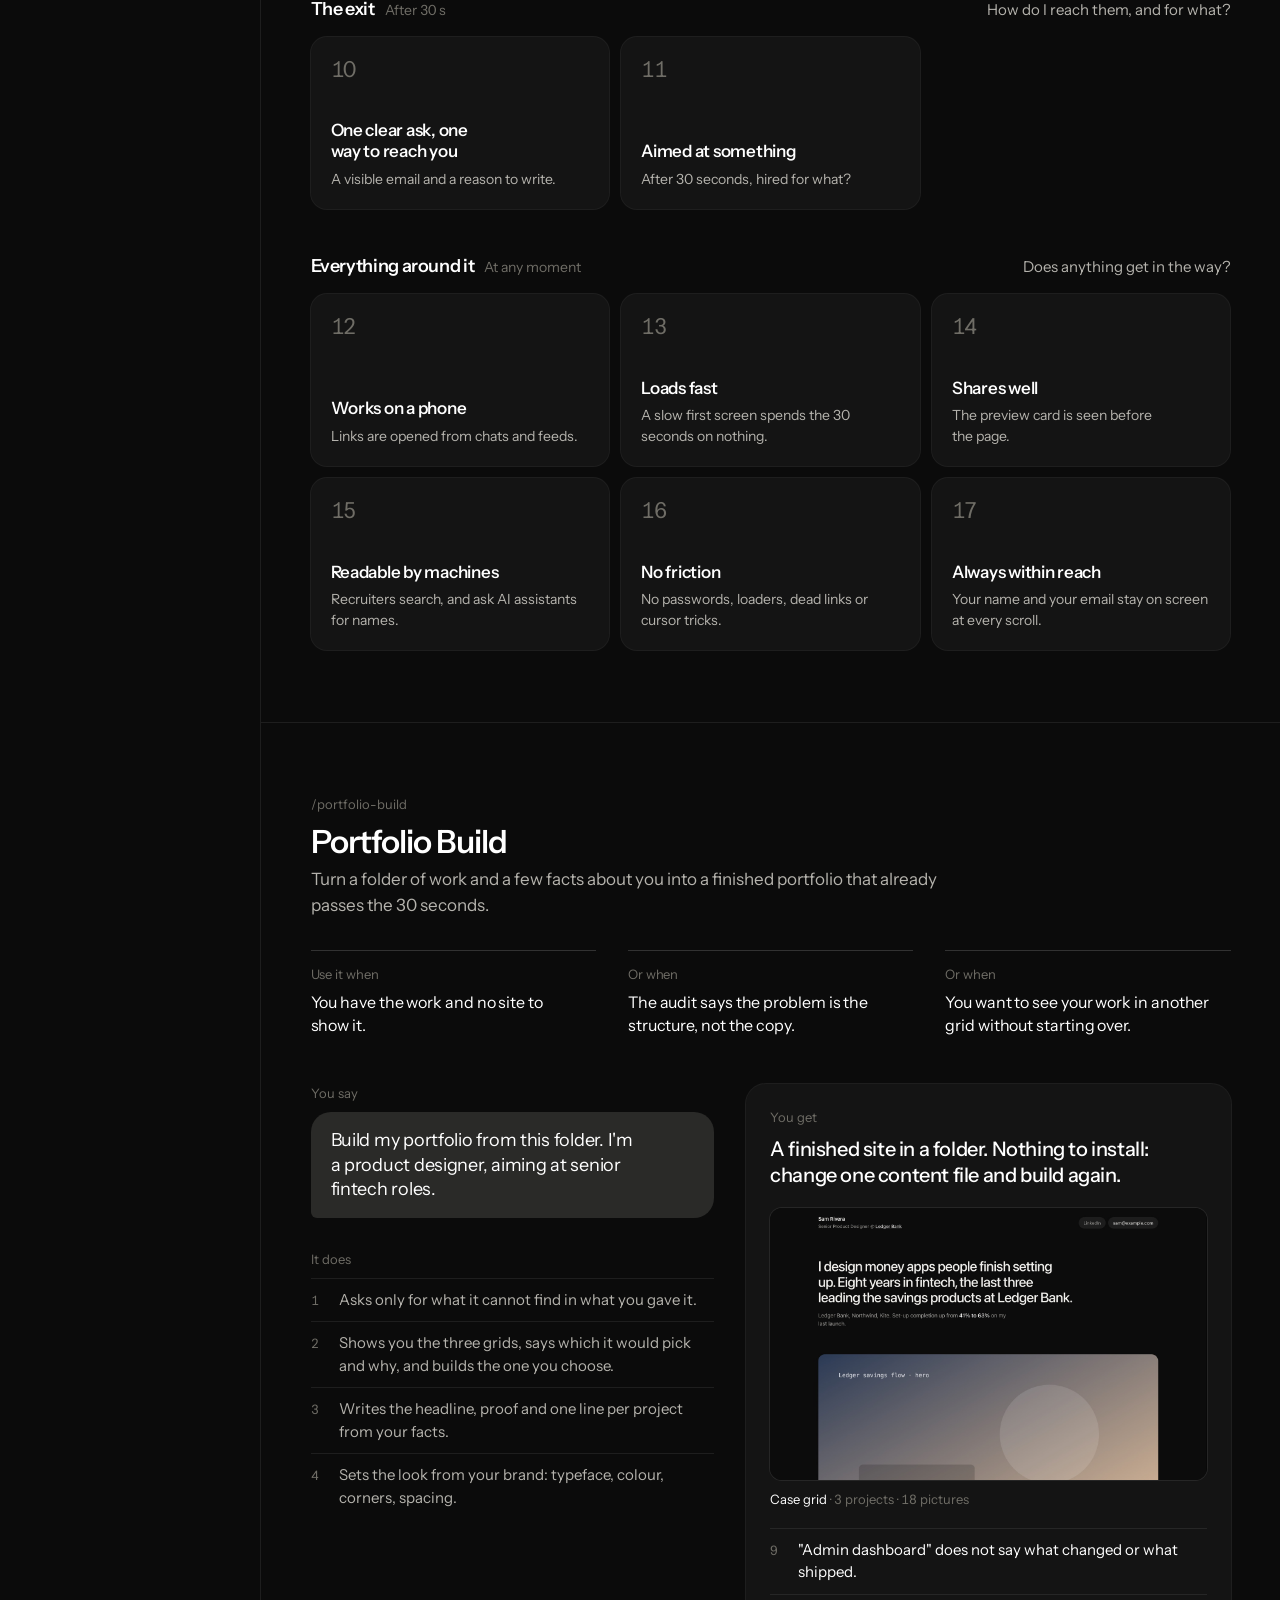
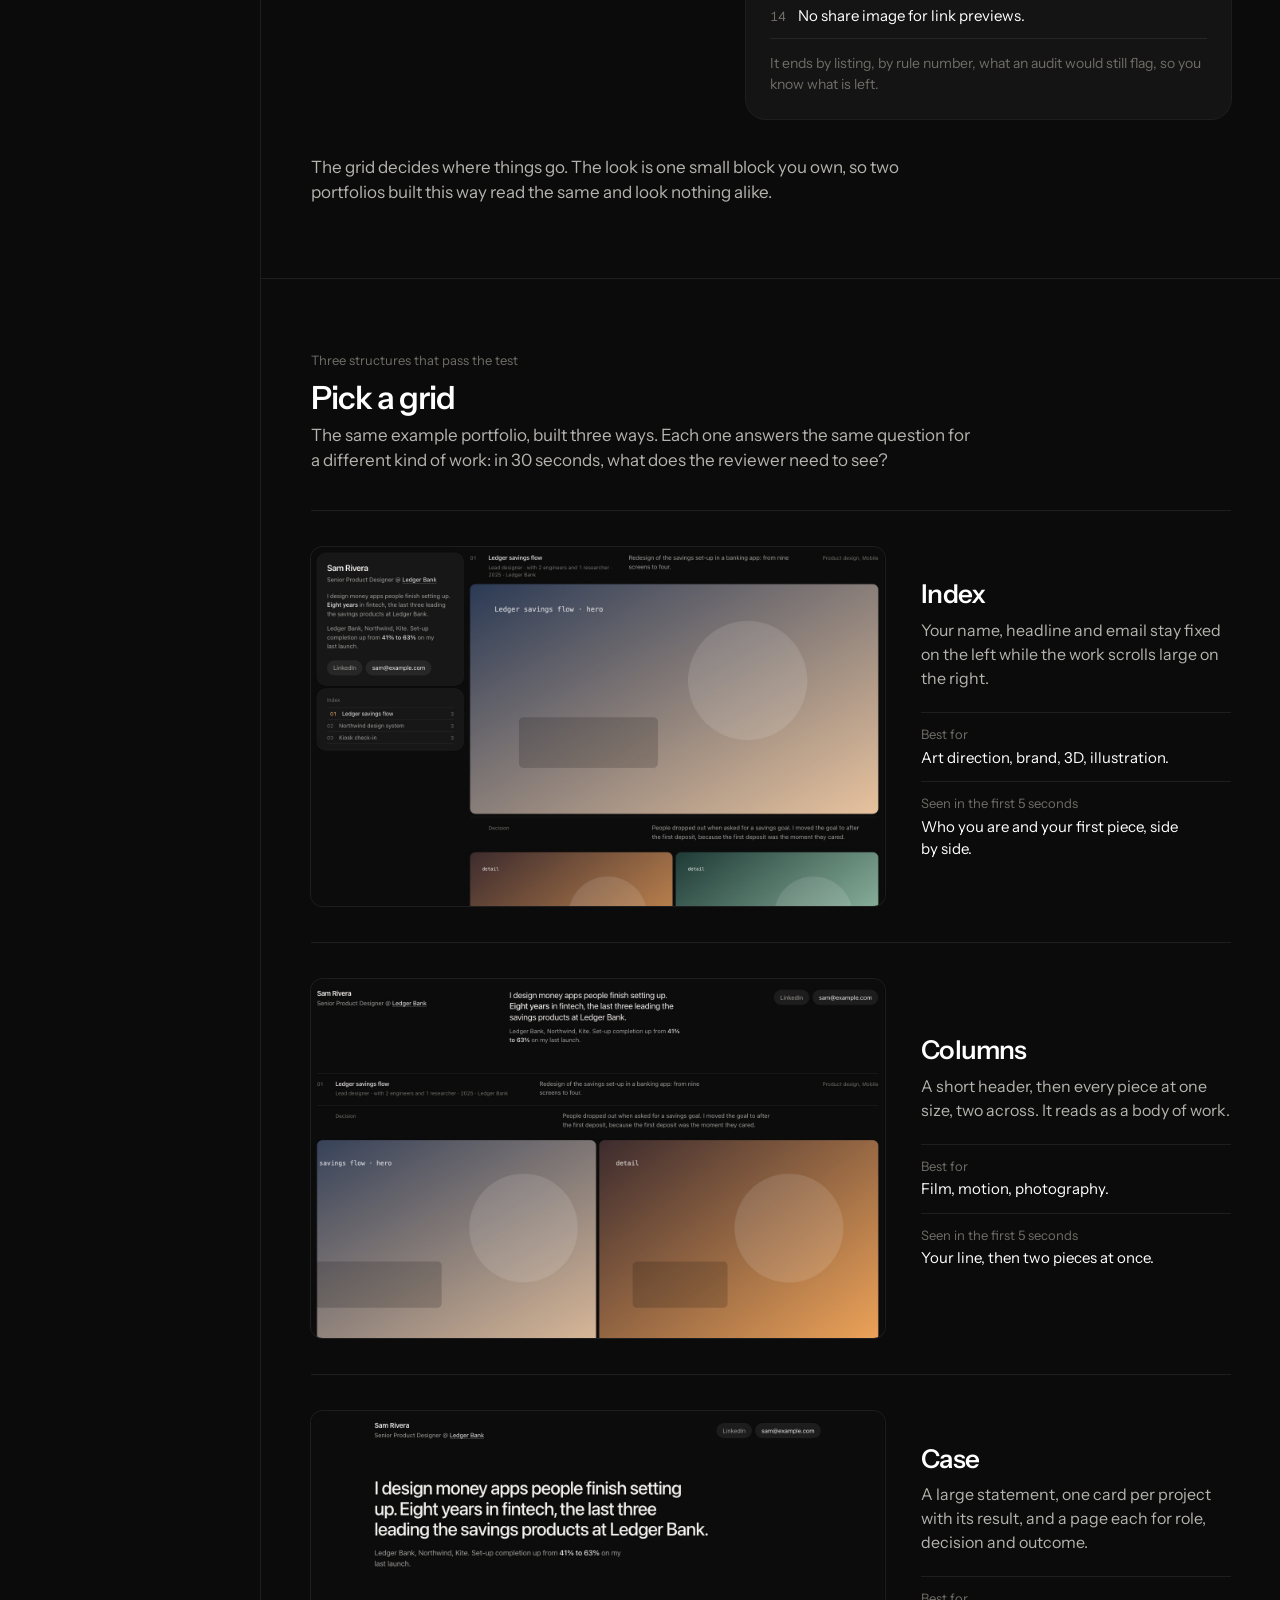
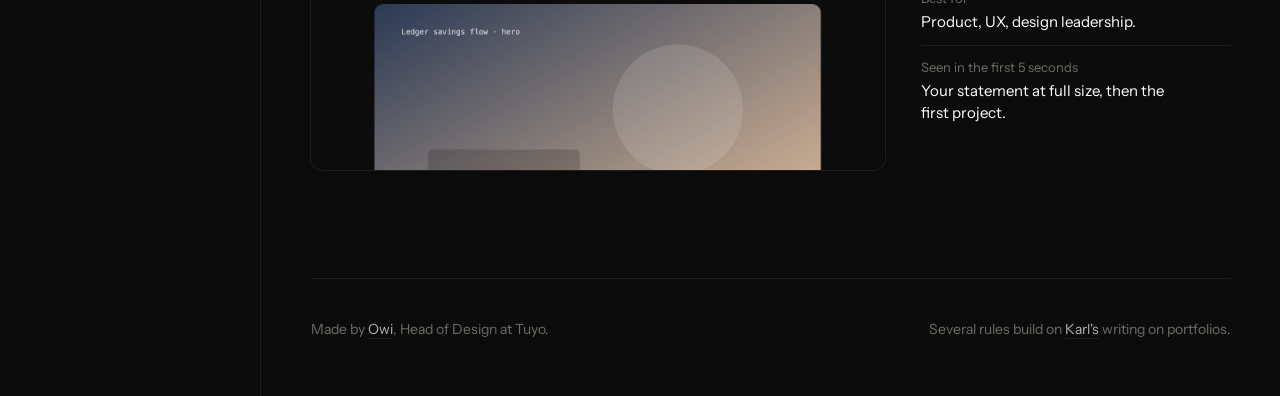
==== commit e47bf4a5: "Skills page: card pictures as plain white marks on black Co-Authored-By: Claude Fable 5.2 <noreply@a" ====
--- a/site/index.html
+++ b/site/index.html
@@ -20,7 +20,7 @@
 <style>
 :root {
   --bg: #0b0b0b; --fg: #fff; --mut: #b5b3ad; --dim: #6f6d66; --line: rgba(255, 255, 255, .08);
-  --card: #141414; --card-h: #171717; --well: #1c1c1b; --track: rgba(255, 255, 255, .16); --active: #2a2a28; --code: #1a1a18;
+  --card: #141414; --card-h: #171717; --track: rgba(255, 255, 255, .16); --active: #2a2a28; --code: #1a1a18;
   --acc: #00e6a0; --acc-ink: #00130c; --ring: rgba(255, 255, 255, .08);
   --sans: "Instrument Sans", ui-sans-serif, system-ui, -apple-system, "Helvetica Neue", Arial, sans-serif;
   --mono: ui-monospace, "SF Mono", Menlo, Consolas, monospace;   /* commands only */
@@ -29,7 +29,7 @@
 }
 :root[data-theme="light"] {
   --bg: #f7f7f5; --fg: #111110; --mut: #55534e; --dim: #8a8880; --line: rgba(0, 0, 0, .09);
-  --card: #fff; --card-h: #fff; --well: #f1f0ec; --track: rgba(0, 0, 0, .14); --active: #e9e8e4; --code: #eeede9;
+  --card: #fff; --card-h: #fff; --track: rgba(0, 0, 0, .14); --active: #e9e8e4; --code: #eeede9;
   --acc: #008f63; --acc-ink: #fff; --ring: rgba(0, 0, 0, .08);
   color-scheme: light;
 }
@@ -113,10 +113,11 @@
 .cards { display: grid; grid-template-columns: repeat(2, minmax(0, 1fr)); gap: 16px; }
 .cardk { display: flex; flex-direction: column; padding: 8px; border-radius: 20px; background: var(--card); box-shadow: 0 0 0 1px var(--ring); transition: background .2s var(--ease), box-shadow .2s var(--ease); }
 .cardk:hover { background: var(--card-h); box-shadow: 0 0 0 1px var(--ring), 0 8px 24px rgba(0, 0, 0, .12); }
-.well { aspect-ratio: 16 / 10; border-radius: 13px; display: block; overflow: hidden; background: var(--well); color: var(--fg); }
+/* The pictures: white marks on black, as few as say the idea. The same in light and dark. */
+.well { aspect-ratio: 16 / 10; border-radius: 13px; display: block; overflow: hidden; background: #000; }
 .well svg { display: block; width: 100%; height: 100%; }
-.well .a { fill: currentColor; opacity: .1; } .well .b { fill: currentColor; opacity: .26; } .well .c { fill: var(--acc); }
-.well .o { fill: none; stroke: currentColor; stroke-width: 1.5; opacity: .3; } .well .l { fill: none; stroke: currentColor; stroke-width: 1.5; stroke-linecap: round; stroke-linejoin: round; opacity: .4; }
+.well .w { fill: #fff; } .well .g { fill: #4d4d4d; }
+.well .sw, .well .sg { fill: none; stroke: #fff; stroke-width: 1.25; } .well .sg { stroke: #4d4d4d; }
 .cardk h4 { font-size: 15px; font-weight: 575; letter-spacing: -.01em; padding: 14px 8px 0; }
 .cardk p { font-size: 14px; line-height: 1.45; color: var(--mut); padding: 4px 8px 12px; text-wrap: pretty; }
 
@@ -285,24 +286,24 @@
       <div class="phase">
         <div class="txt"><span class="mono">01</span><h3>Find out where you stand</h3><p>See your portfolio the way a stranger does, before you change anything.</p></div>
         <div class="cards">
-          <a class="cardk" href="#audit"><span class="well"><svg viewBox="0 0 160 100" aria-hidden="true"><circle class="c" cx="45" cy="31" r="5"/><rect class="b" x="58" y="26" width="58" height="4" rx="2"/><rect class="a" x="58" y="33" width="34" height="3" rx="1.5"/><circle class="b" cx="45" cy="50" r="5"/><rect class="b" x="58" y="45" width="50" height="4" rx="2"/><rect class="a" x="58" y="52" width="40" height="3" rx="1.5"/><circle class="o" cx="45" cy="69" r="4.25"/><rect class="b" x="58" y="64" width="54" height="4" rx="2"/><rect class="a" x="58" y="71" width="28" height="3" rx="1.5"/></svg></span><h4>Portfolio Audit</h4><p>What a reviewer understands in 30 seconds, and the three fixes that matter most.</p></a>
-          <a class="cardk" href="#rules"><span class="well"><svg viewBox="0 0 160 100" aria-hidden="true"><rect class="c" x="35" y="29" width="10" height="10" rx="3"/><rect class="c" x="51" y="29" width="10" height="10" rx="3"/><rect class="c" x="67" y="29" width="10" height="10" rx="3"/><rect class="c" x="83" y="29" width="10" height="10" rx="3"/><rect class="c" x="99" y="29" width="10" height="10" rx="3"/><rect class="c" x="115" y="29" width="10" height="10" rx="3"/><rect class="c" x="35" y="45" width="10" height="10" rx="3"/><rect class="c" x="51" y="45" width="10" height="10" rx="3"/><rect class="c" x="67" y="45" width="10" height="10" rx="3"/><rect class="b" x="83" y="45" width="10" height="10" rx="3"/><rect class="b" x="99" y="45" width="10" height="10" rx="3"/><rect class="b" x="115" y="45" width="10" height="10" rx="3"/><rect class="b" x="35" y="61" width="10" height="10" rx="3"/><rect class="a" x="51" y="61" width="10" height="10" rx="3"/><rect class="a" x="67" y="61" width="10" height="10" rx="3"/><rect class="a" x="83" y="61" width="10" height="10" rx="3"/><rect class="a" x="99" y="61" width="10" height="10" rx="3"/></svg></span><h4>The 17 rules</h4><p>What the audit checks, each with its reason and its fix.</p></a>
+          <a class="cardk" href="#audit"><span class="well"><svg viewBox="0 0 160 100" aria-hidden="true"><rect class="w" x="35.4" y="35" width="1.2" height="30"/><rect class="w" x="38.4" y="35" width="1.2" height="30"/><rect class="w" x="41.4" y="35" width="1.2" height="30"/><rect class="w" x="44.4" y="35" width="1.2" height="30"/><rect class="w" x="47.4" y="35" width="1.2" height="30"/><rect class="w" x="50.4" y="50" width="1.2" height="15"/><rect class="w" x="53.4" y="50" width="1.2" height="15"/><rect class="w" x="56.4" y="50" width="1.2" height="15"/><rect class="w" x="59.4" y="50" width="1.2" height="15"/><rect class="w" x="62.4" y="50" width="1.2" height="15"/><rect class="w" x="65.4" y="50" width="1.2" height="15"/><rect class="w" x="68.4" y="50" width="1.2" height="15"/><rect class="w" x="71.4" y="50" width="1.2" height="15"/><rect class="w" x="74.4" y="50" width="1.2" height="15"/><rect class="w" x="77.4" y="50" width="1.2" height="15"/><rect class="w" x="80.4" y="59" width="1.2" height="6"/><rect class="w" x="83.4" y="59" width="1.2" height="6"/><rect class="w" x="86.4" y="59" width="1.2" height="6"/><rect class="w" x="89.4" y="59" width="1.2" height="6"/><rect class="w" x="92.4" y="59" width="1.2" height="6"/><rect class="w" x="95.4" y="59" width="1.2" height="6"/><rect class="w" x="98.4" y="59" width="1.2" height="6"/><rect class="w" x="101.4" y="59" width="1.2" height="6"/><rect class="w" x="104.4" y="59" width="1.2" height="6"/><rect class="w" x="107.4" y="59" width="1.2" height="6"/><rect class="w" x="110.4" y="59" width="1.2" height="6"/><rect class="w" x="113.4" y="59" width="1.2" height="6"/><rect class="w" x="116.4" y="59" width="1.2" height="6"/><rect class="w" x="119.4" y="59" width="1.2" height="6"/><rect class="w" x="122.4" y="59" width="1.2" height="6"/></svg></span><h4>Portfolio Audit</h4><p>What a reviewer understands in 30 seconds, and the three fixes that matter most.</p></a>
+          <a class="cardk" href="#rules"><span class="well"><svg viewBox="0 0 160 100" aria-hidden="true"><circle class="w" cx="50" cy="38" r="2"/><circle class="w" cx="62" cy="38" r="2"/><circle class="w" cx="74" cy="38" r="2"/><circle class="w" cx="86" cy="38" r="2"/><circle class="w" cx="98" cy="38" r="2"/><circle class="w" cx="110" cy="38" r="2"/><circle class="w" cx="50" cy="50" r="2"/><circle class="w" cx="62" cy="50" r="2"/><circle class="w" cx="74" cy="50" r="2"/><circle class="g" cx="86" cy="50" r="2"/><circle class="g" cx="98" cy="50" r="2"/><circle class="g" cx="110" cy="50" r="2"/><circle class="g" cx="50" cy="62" r="2"/><circle class="sg" cx="62" cy="62" r="1.6"/><circle class="sg" cx="74" cy="62" r="1.6"/><circle class="sg" cx="86" cy="62" r="1.6"/><circle class="sg" cx="98" cy="62" r="1.6"/></svg></span><h4>The 17 rules</h4><p>What the audit checks, each with its reason and its fix.</p></a>
         </div>
       </div>
 
       <div class="phase">
         <div class="txt"><span class="mono">02</span><h3>Build it</h3><p>One content file in, a finished site out. The structure is fixed; the look stays yours.</p></div>
         <div class="cards">
-          <a class="cardk" href="#build"><span class="well"><svg viewBox="0 0 160 100" aria-hidden="true"><rect class="a" x="32" y="30" width="36" height="40" rx="5"/><rect class="b" x="39" y="39" width="22" height="3" rx="1.5"/><rect class="b" x="39" y="46" width="15" height="3" rx="1.5"/><rect class="b" x="39" y="53" width="19" height="3" rx="1.5"/><path class="l" d="M75 50h10m-4-4 4 4-4 4"/><rect class="a" x="92" y="24" width="38" height="52" rx="5"/><rect class="b" x="98" y="31" width="18" height="3" rx="1.5"/><rect class="c" x="98" y="39" width="26" height="15" rx="2.5"/><rect class="b" x="98" y="58" width="26" height="12" rx="2.5"/></svg></span><h4>Portfolio Build</h4><p>Builds your portfolio from your projects and tells you what an audit would still flag.</p></a>
+          <a class="cardk" href="#build"><span class="well"><svg viewBox="0 0 160 100" aria-hidden="true"><rect class="sg" x="34" y="29.5" width="12" height="9" transform="rotate(-18 40 34)"/><rect class="sg" x="50" y="25.5" width="12" height="9" transform="rotate(12 56 30)"/><rect class="sg" x="41" y="45.5" width="12" height="9" transform="rotate(24 47 50)"/><rect class="sg" x="56" y="42.5" width="12" height="9" transform="rotate(-9 62 47)"/><rect class="sg" x="32" y="59.5" width="12" height="9" transform="rotate(8 38 64)"/><rect class="sg" x="51" y="60.5" width="12" height="9" transform="rotate(-24 57 65)"/><rect class="sw" x="92" y="26" width="38" height="48"/><path class="sw" d="M98 34h16"/><rect class="sw" x="98" y="40" width="26" height="16"/><path class="sw" d="M98 62h26M98 67h17"/></svg></span><h4>Portfolio Build</h4><p>Builds your portfolio from your projects and tells you what an audit would still flag.</p></a>
         </div>
       </div>
 
       <div class="phase">
         <div class="txt"><span class="mono">03</span><h3>Pick a grid</h3><p>Three page structures that pass the test. Choose by the kind of work, switch with one word.</p></div>
         <div class="cards">
-          <a class="cardk" href="#grid-index"><span class="well"><svg viewBox="0 0 160 100" aria-hidden="true"><rect class="a" x="30" y="20" width="30" height="60" rx="4"/><circle class="b" cx="38" cy="29" r="3.5"/><rect class="b" x="35" y="37" width="19" height="3" rx="1.5"/><rect class="b" x="35" y="43" width="13" height="3" rx="1.5"/><rect class="b" x="64" y="20" width="32" height="28" rx="4"/><rect class="b" x="100" y="20" width="30" height="28" rx="4"/><rect class="b" x="64" y="52" width="66" height="28" rx="4"/></svg></span><h4>Index</h4><p>You stay on the left; the work runs large on the right.</p></a>
-          <a class="cardk" href="#grid-columns"><span class="well"><svg viewBox="0 0 160 100" aria-hidden="true"><rect class="b" x="30" y="20" width="38" height="4" rx="2"/><rect class="a" x="108" y="20" width="22" height="4" rx="2"/><rect class="b" x="30" y="31" width="48" height="23" rx="4"/><rect class="b" x="82" y="31" width="48" height="23" rx="4"/><rect class="b" x="30" y="58" width="48" height="23" rx="4"/><rect class="b" x="82" y="58" width="48" height="23" rx="4"/></svg></span><h4>Columns</h4><p>Every piece the same size, two across.</p></a>
-          <a class="cardk" href="#grid-case"><span class="well"><svg viewBox="0 0 160 100" aria-hidden="true"><rect class="b" x="40" y="18" width="62" height="5" rx="2.5"/><rect class="b" x="40" y="26" width="38" height="5" rx="2.5"/><rect class="b" x="40" y="39" width="80" height="29" rx="4"/><rect class="a" x="40" y="75" width="22" height="3" rx="1.5"/><rect class="a" x="70" y="75" width="50" height="3" rx="1.5"/><rect class="a" x="40" y="81" width="16" height="3" rx="1.5"/><rect class="a" x="70" y="81" width="38" height="3" rx="1.5"/></svg></span><h4>Case</h4><p>A statement, then one project per page with role, decision and result.</p></a>
+          <a class="cardk" href="#grid-index"><span class="well"><svg viewBox="0 0 160 100" aria-hidden="true"><rect class="sw" x="44" y="26" width="22" height="48"/><rect class="sw" x="70" y="26" width="46" height="29"/><rect class="sw" x="70" y="59" width="21" height="15"/><rect class="sw" x="95" y="59" width="21" height="15"/></svg></span><h4>Index</h4><p>You stay on the left; the work runs large on the right.</p></a>
+          <a class="cardk" href="#grid-columns"><span class="well"><svg viewBox="0 0 160 100" aria-hidden="true"><path class="sw" d="M44 27h28"/><rect class="sw" x="44" y="33" width="34" height="18.500"/><rect class="sw" x="82" y="33" width="34" height="18.500"/><rect class="sw" x="44" y="55.500" width="34" height="18.500"/><rect class="sw" x="82" y="55.500" width="34" height="18.500"/></svg></span><h4>Columns</h4><p>Every piece the same size, two across.</p></a>
+          <a class="cardk" href="#grid-case"><span class="well"><svg viewBox="0 0 160 100" aria-hidden="true"><path class="sw" d="M44 27h52"/><path class="sg" d="M44 33h34"/><rect class="sw" x="44" y="41" width="72" height="33"/></svg></span><h4>Case</h4><p>A statement, then one project per page with role, decision and result.</p></a>
         </div>
       </div>
     </div>
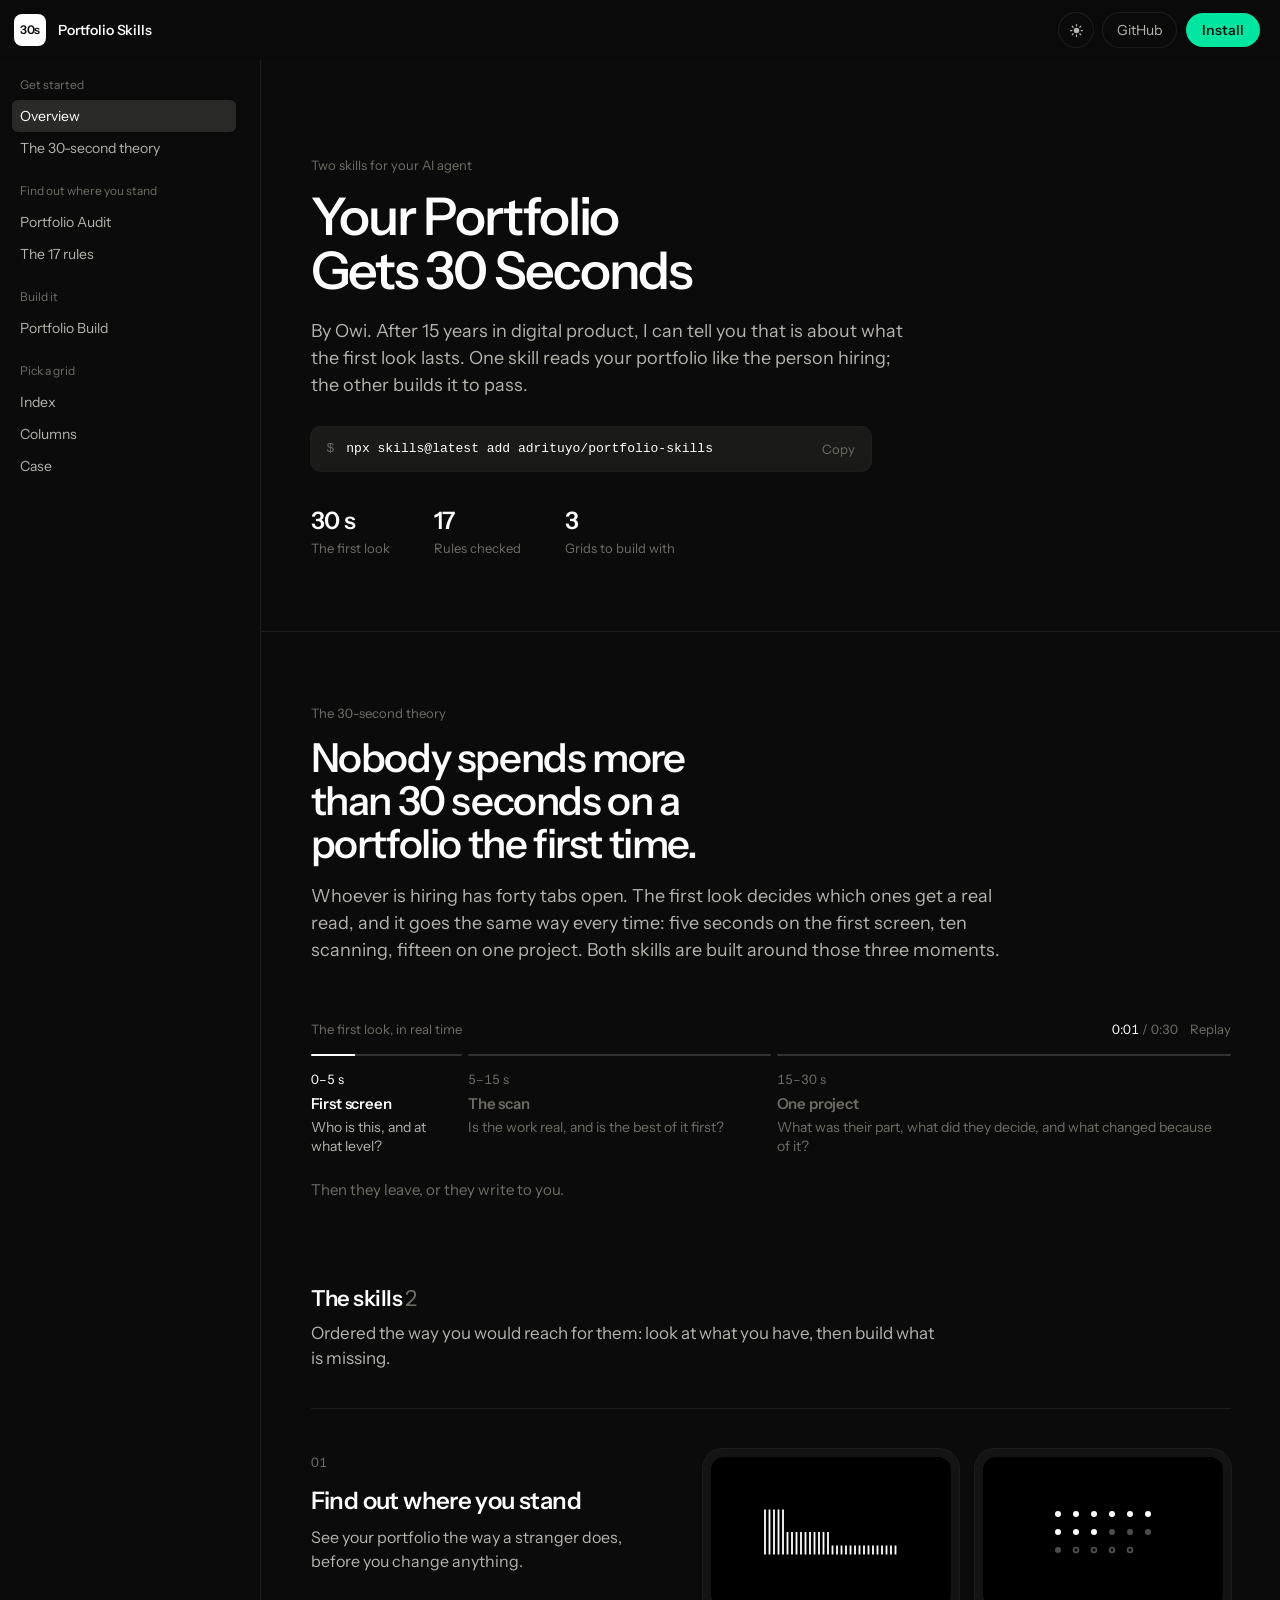
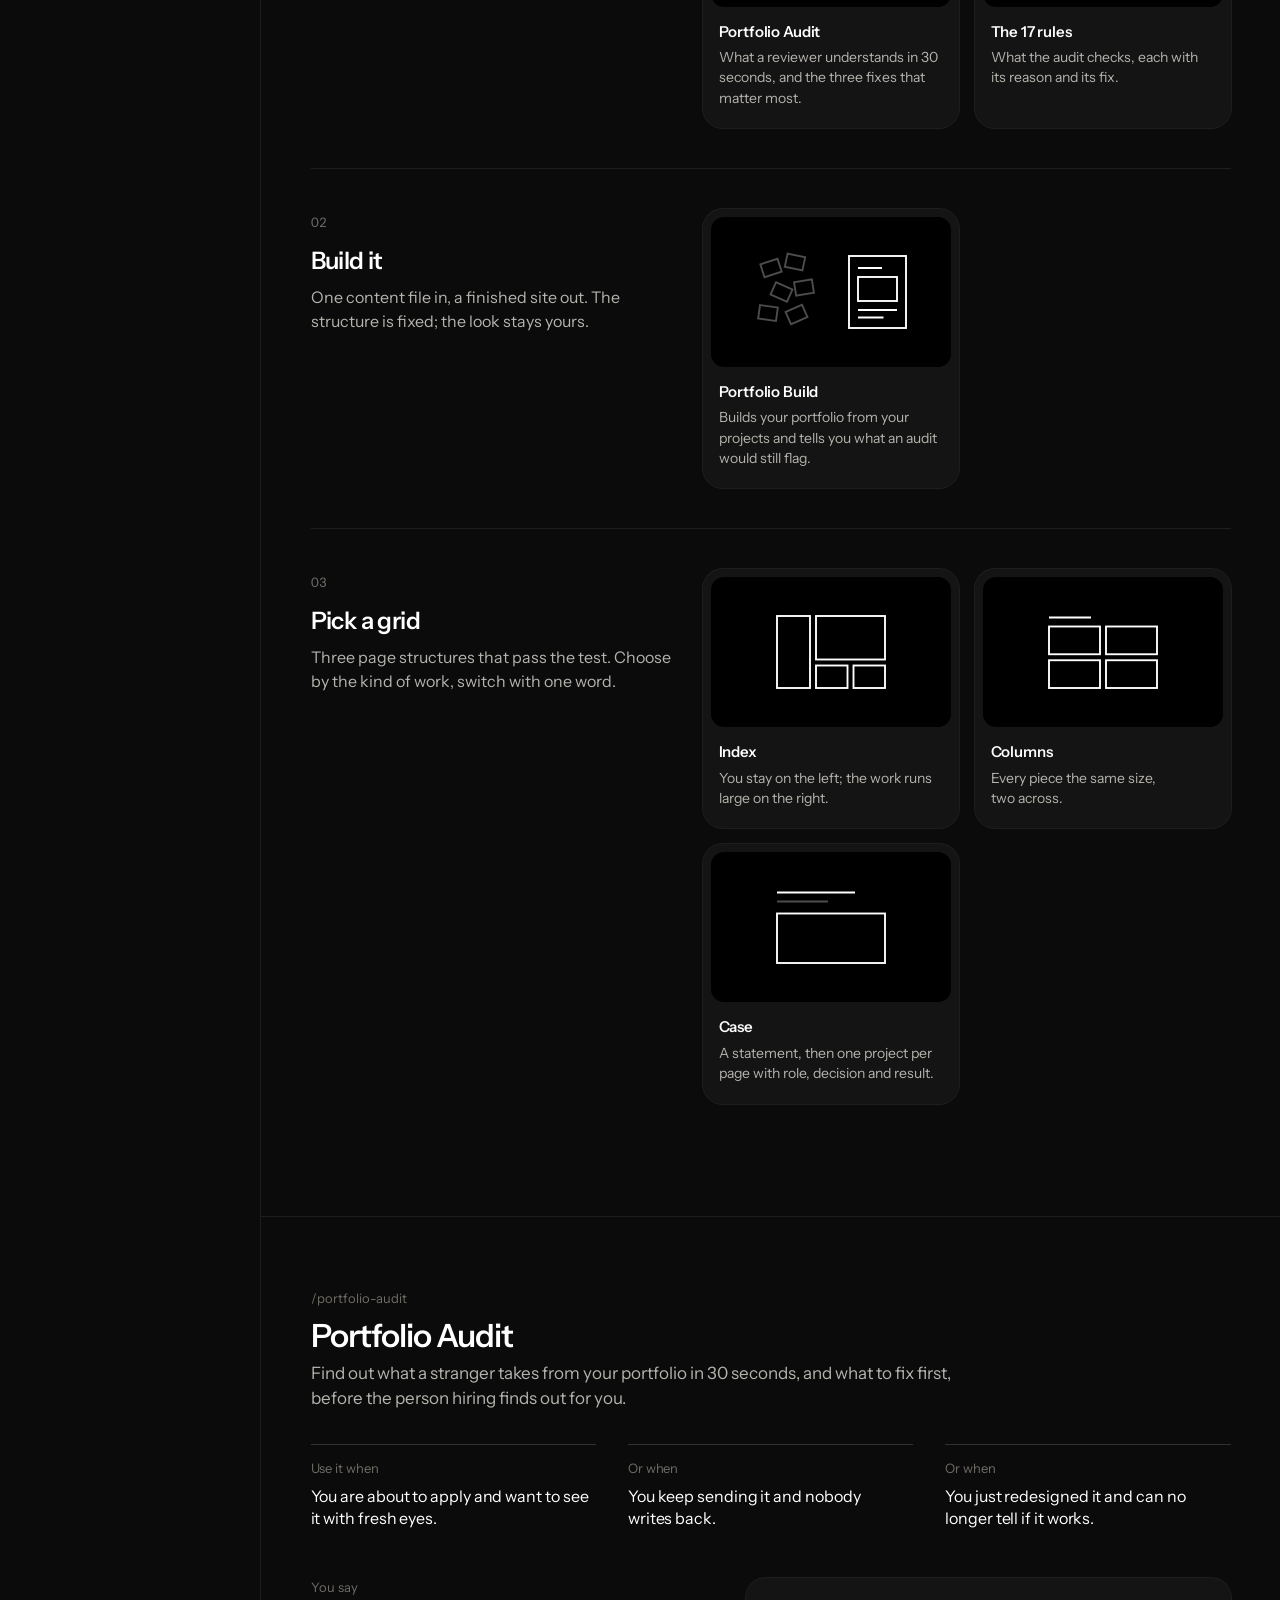
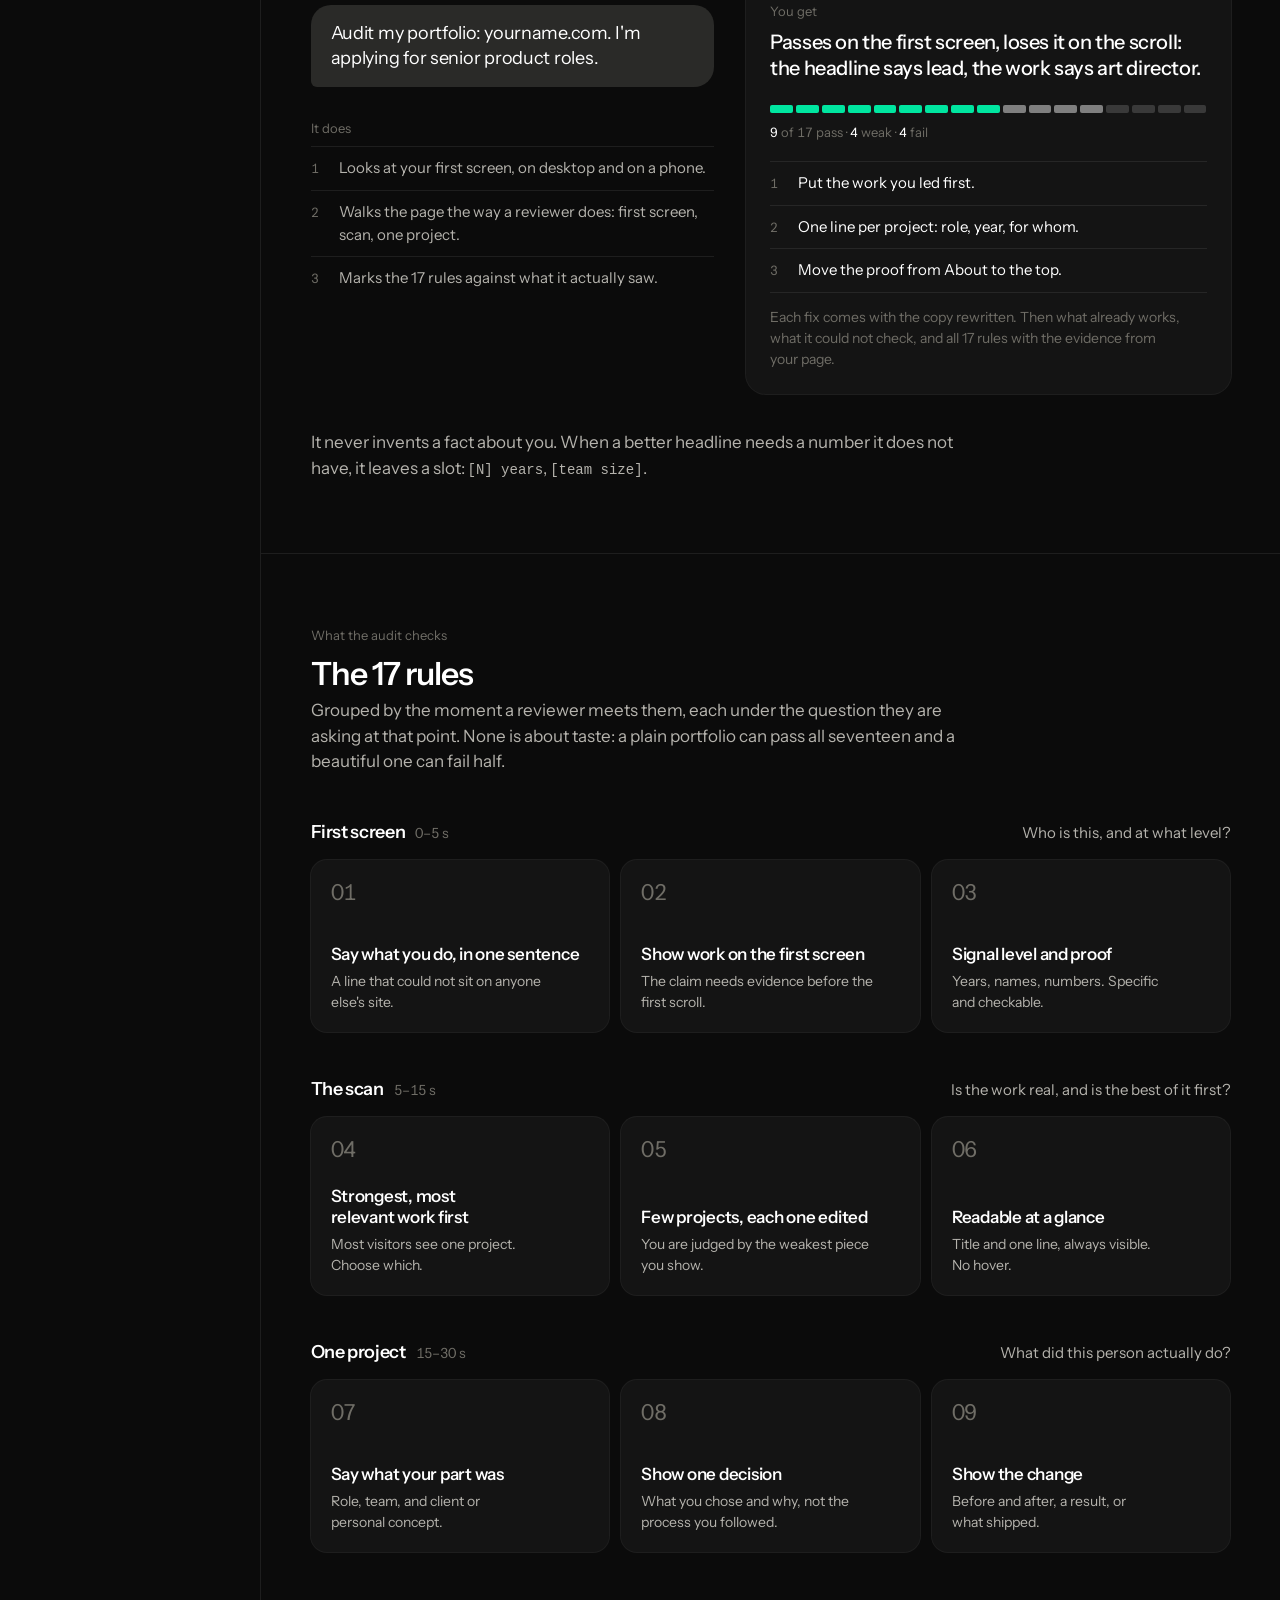
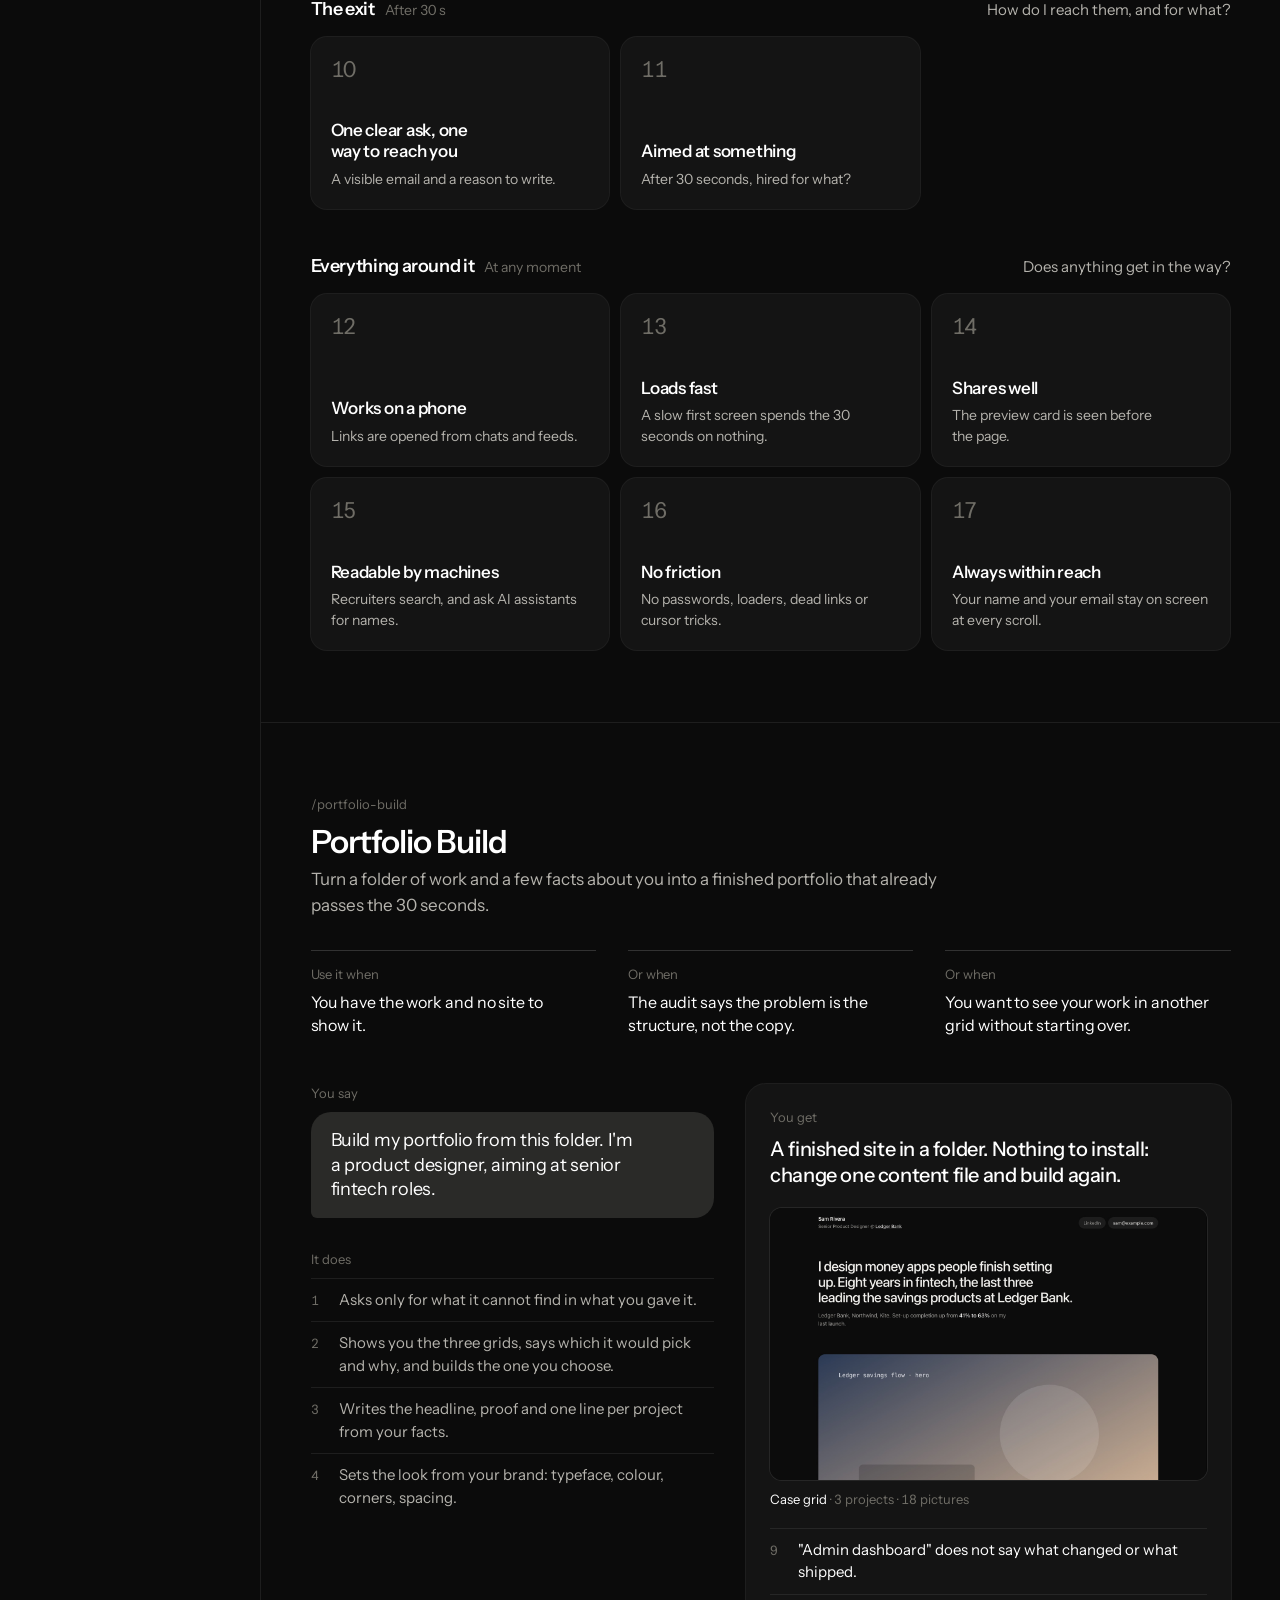
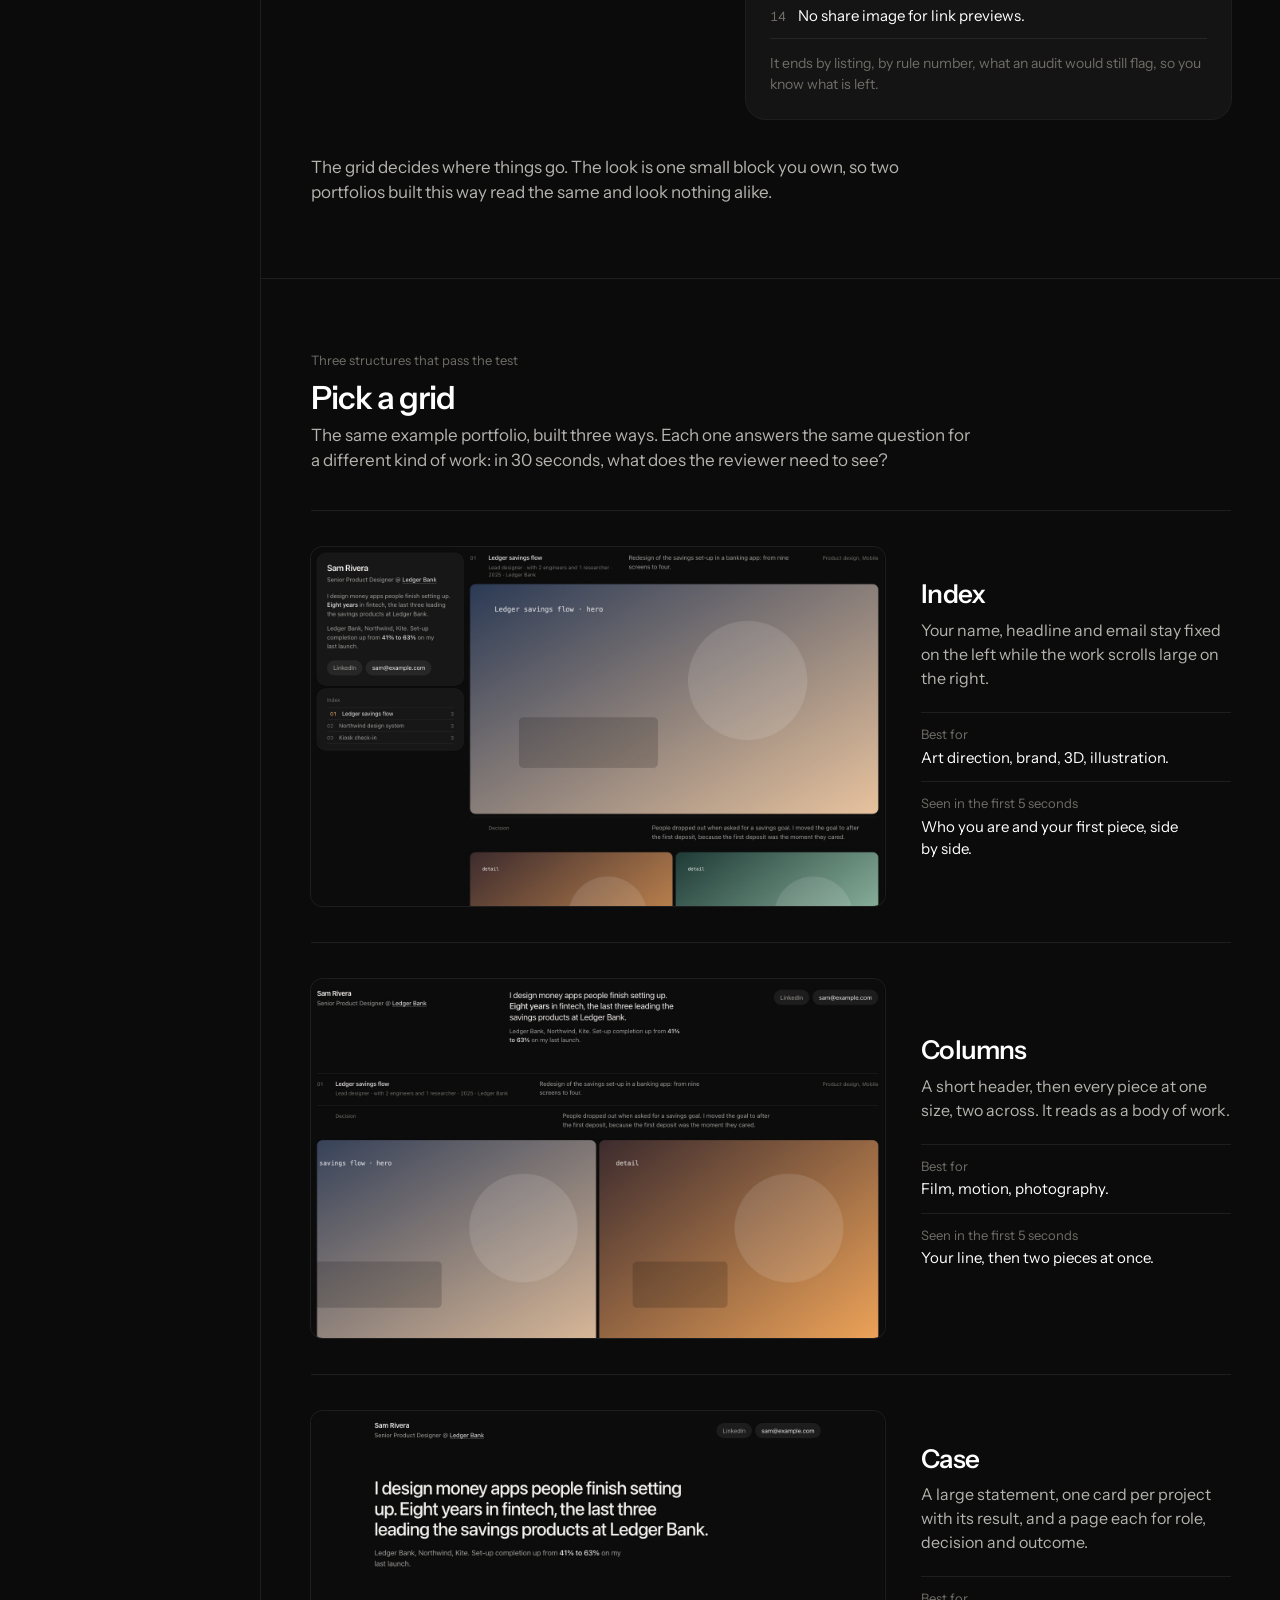
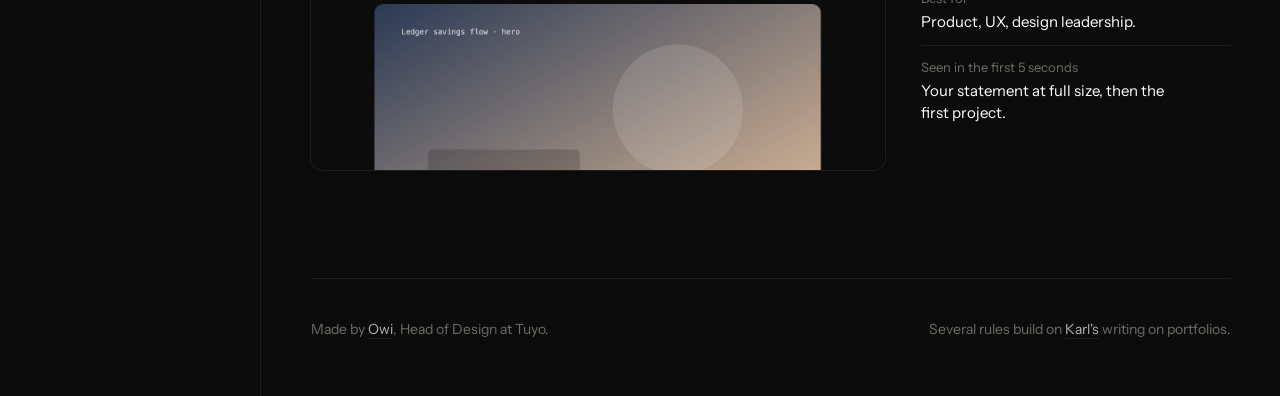
==== commit 081198cf: "Serve the page at 30s.design: canonical, share card, icon, deploy config Co-Authored-By: Claude Fabl" ====
--- a/site/index.html
+++ b/site/index.html
@@ -5,11 +5,13 @@
 <meta name="viewport" content="width=device-width, initial-scale=1">
 <title>Portfolio Skills — Your portfolio gets 30 seconds</title>
 <meta name="description" content="Two agent skills for designers: audit your portfolio the way a reviewer reads it in 30 seconds, and build one that passes. 17 rules, 3 grids. By Owi.">
-<link rel="canonical" href="https://theartofvisual.com/skills/">
-<link rel="icon" href="/assets/favicon.png">
-<meta property="og:url" content="https://theartofvisual.com/skills/">
+<link rel="canonical" href="https://30s.design/">
+<link rel="icon" href="/favicon.svg" type="image/svg+xml">
+<meta property="og:url" content="https://30s.design/">
 <meta property="og:type" content="website">
-<meta property="og:image" content="https://theartofvisual.com/assets/og-skills.jpg">
+<meta property="og:image" content="https://30s.design/og.jpg">
+<meta property="og:image:width" content="1200">
+<meta property="og:image:height" content="630">
 <meta property="og:title" content="Portfolio Skills — Your portfolio gets 30 seconds">
 <meta property="og:description" content="Audit your portfolio the way a reviewer reads it in 30 seconds, and build one that passes. 17 rules, 3 grids.">
 <meta name="twitter:card" content="summary_large_image">
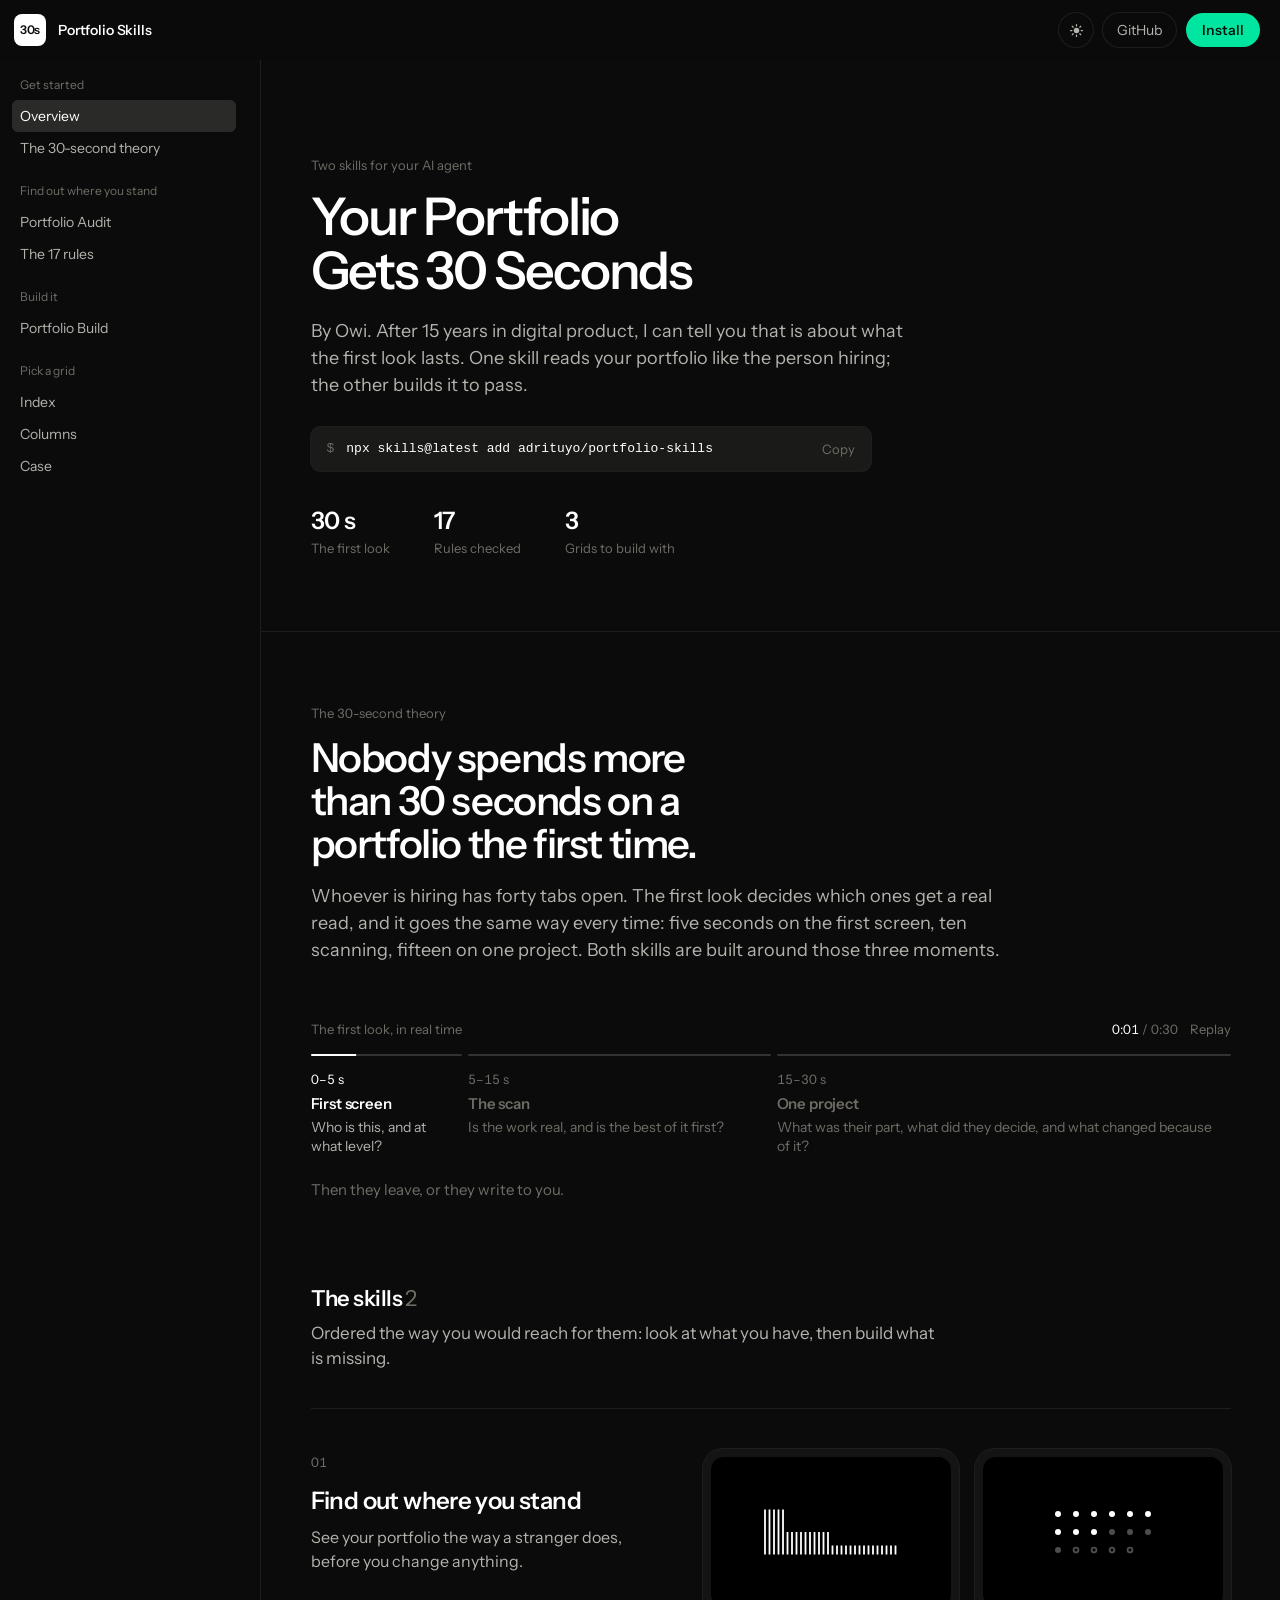
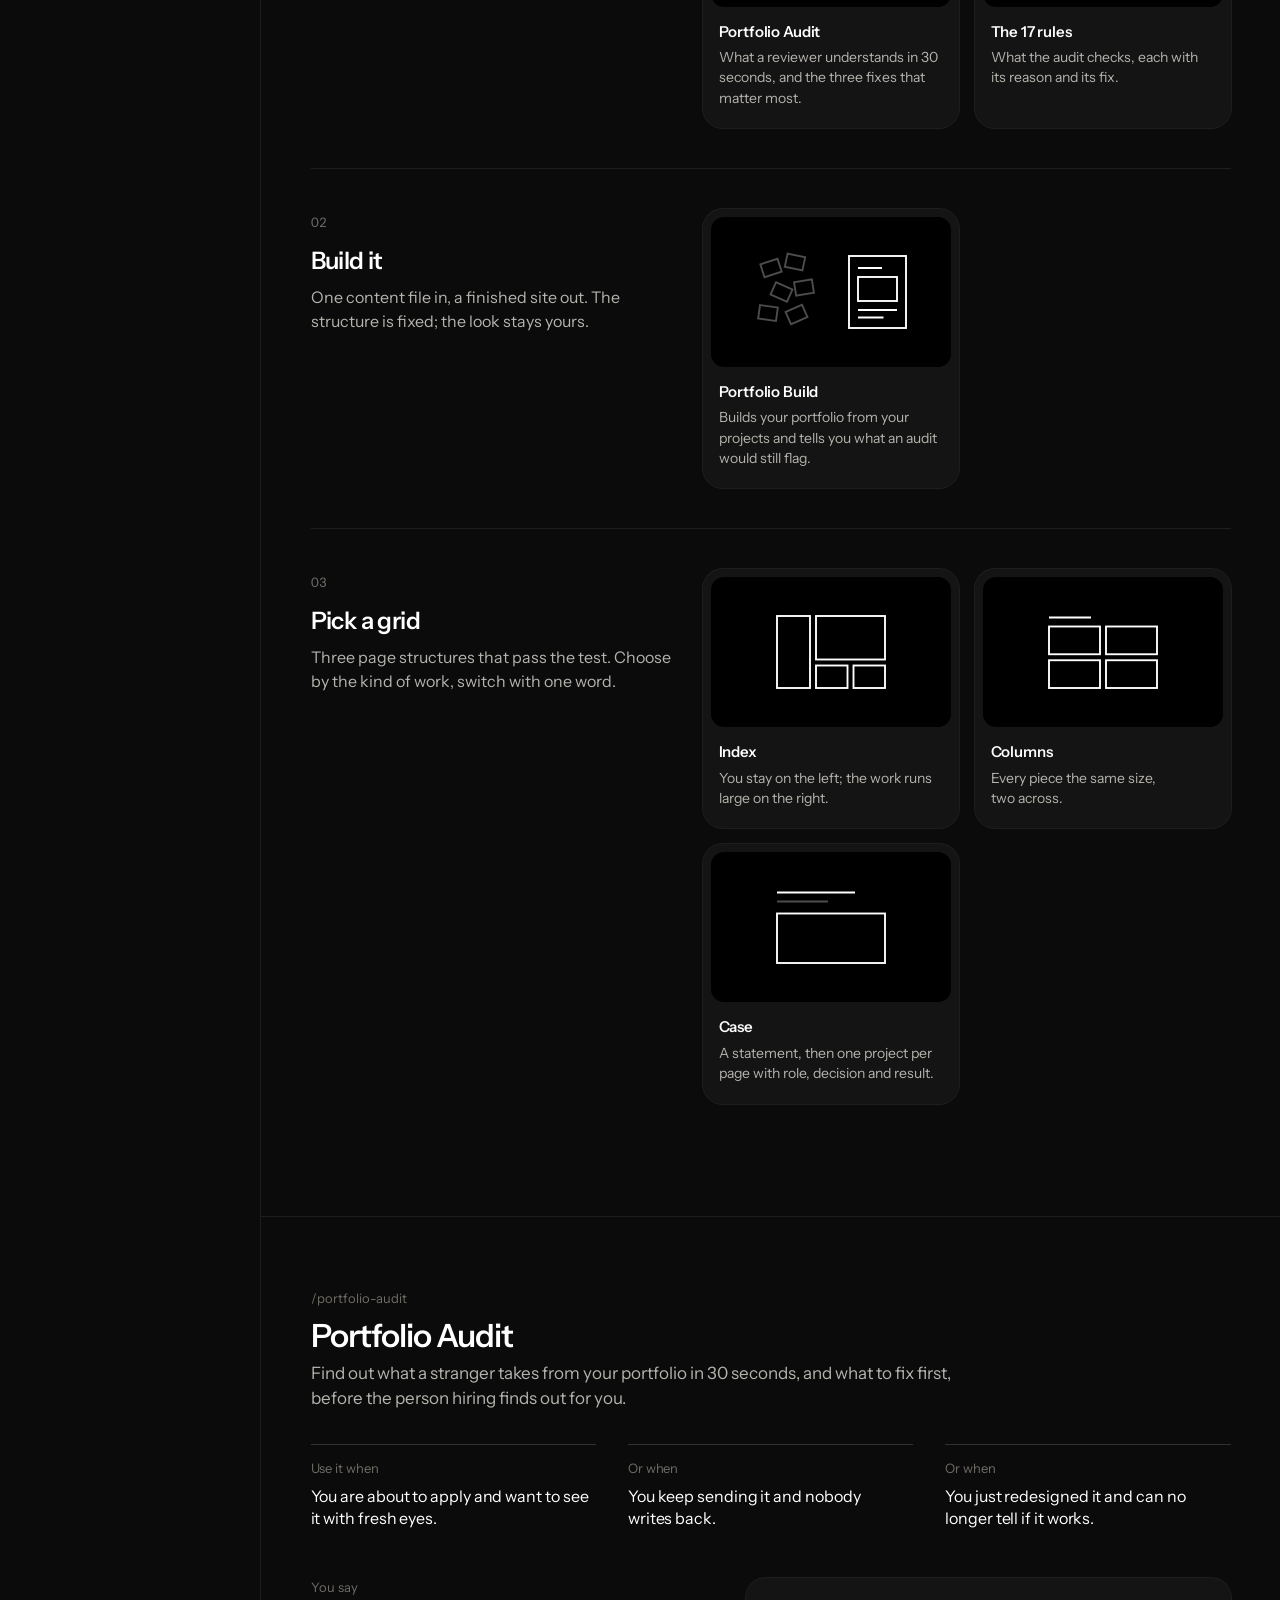
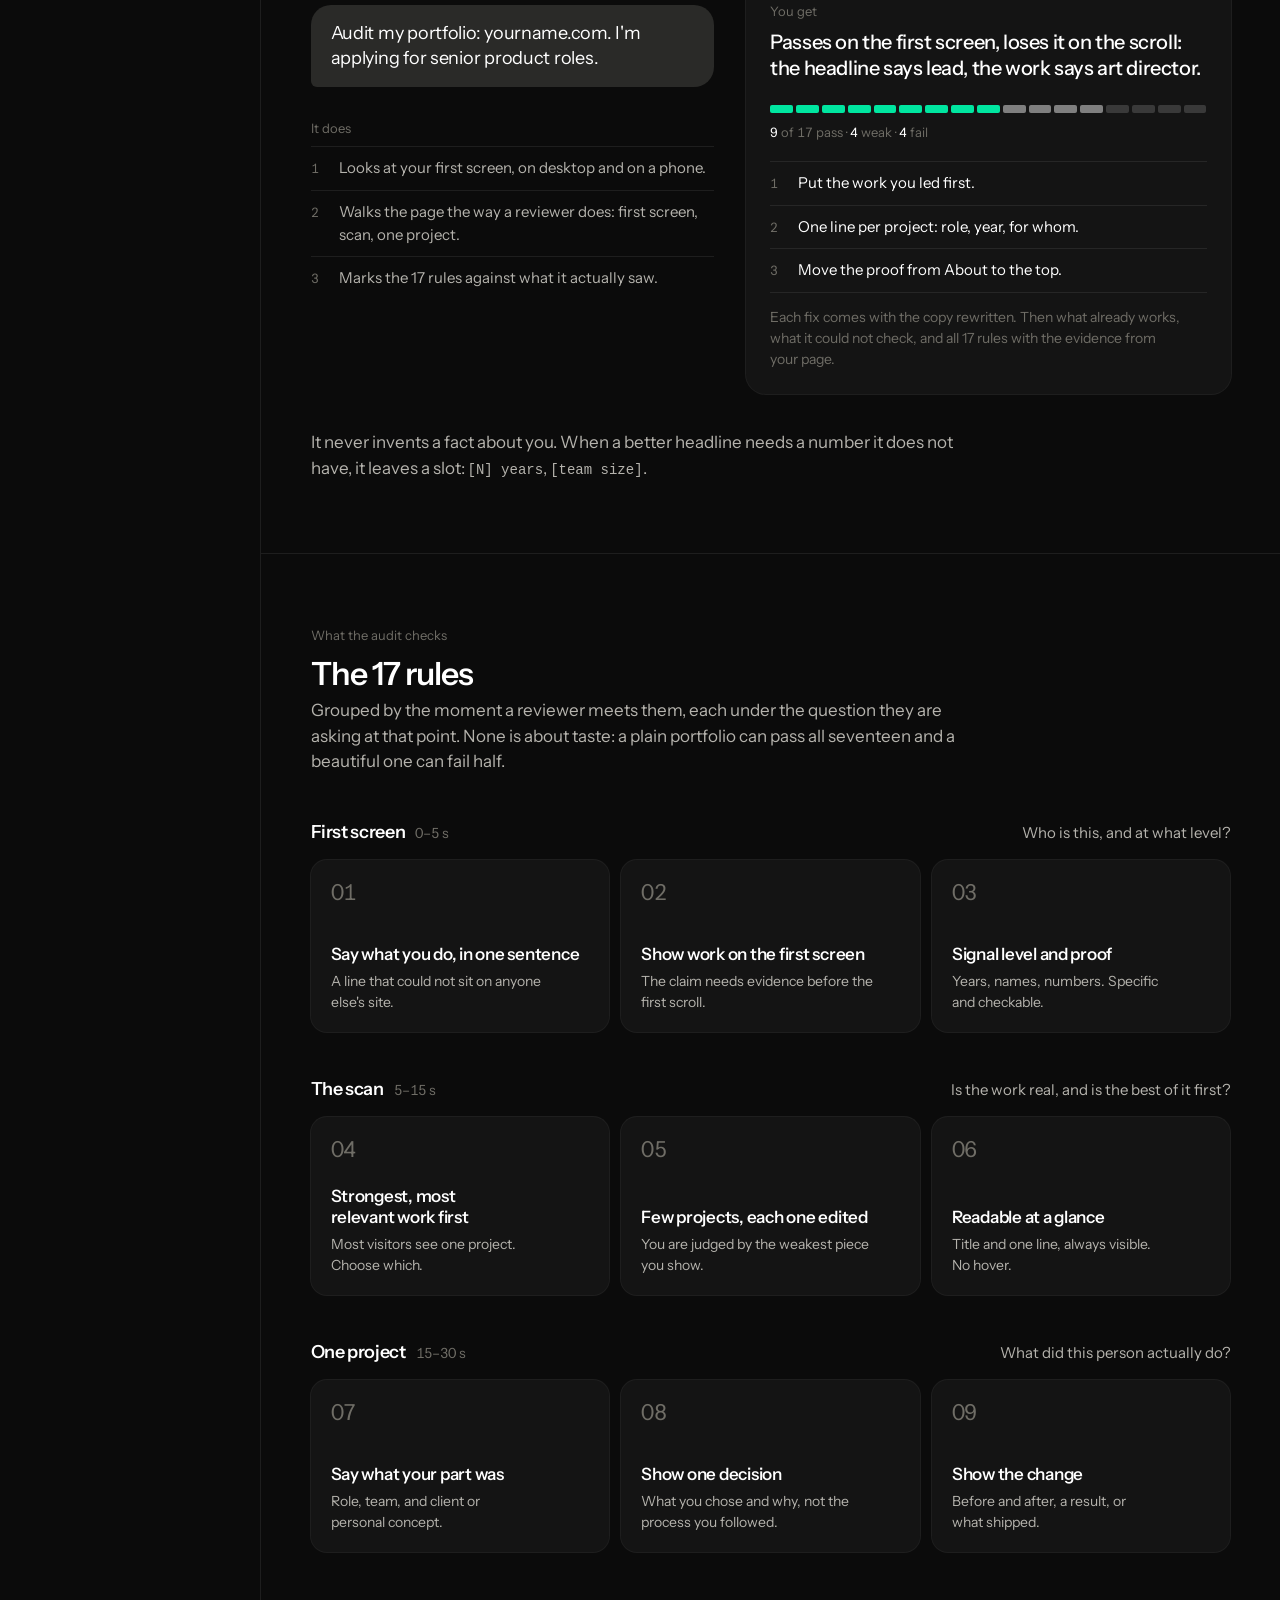
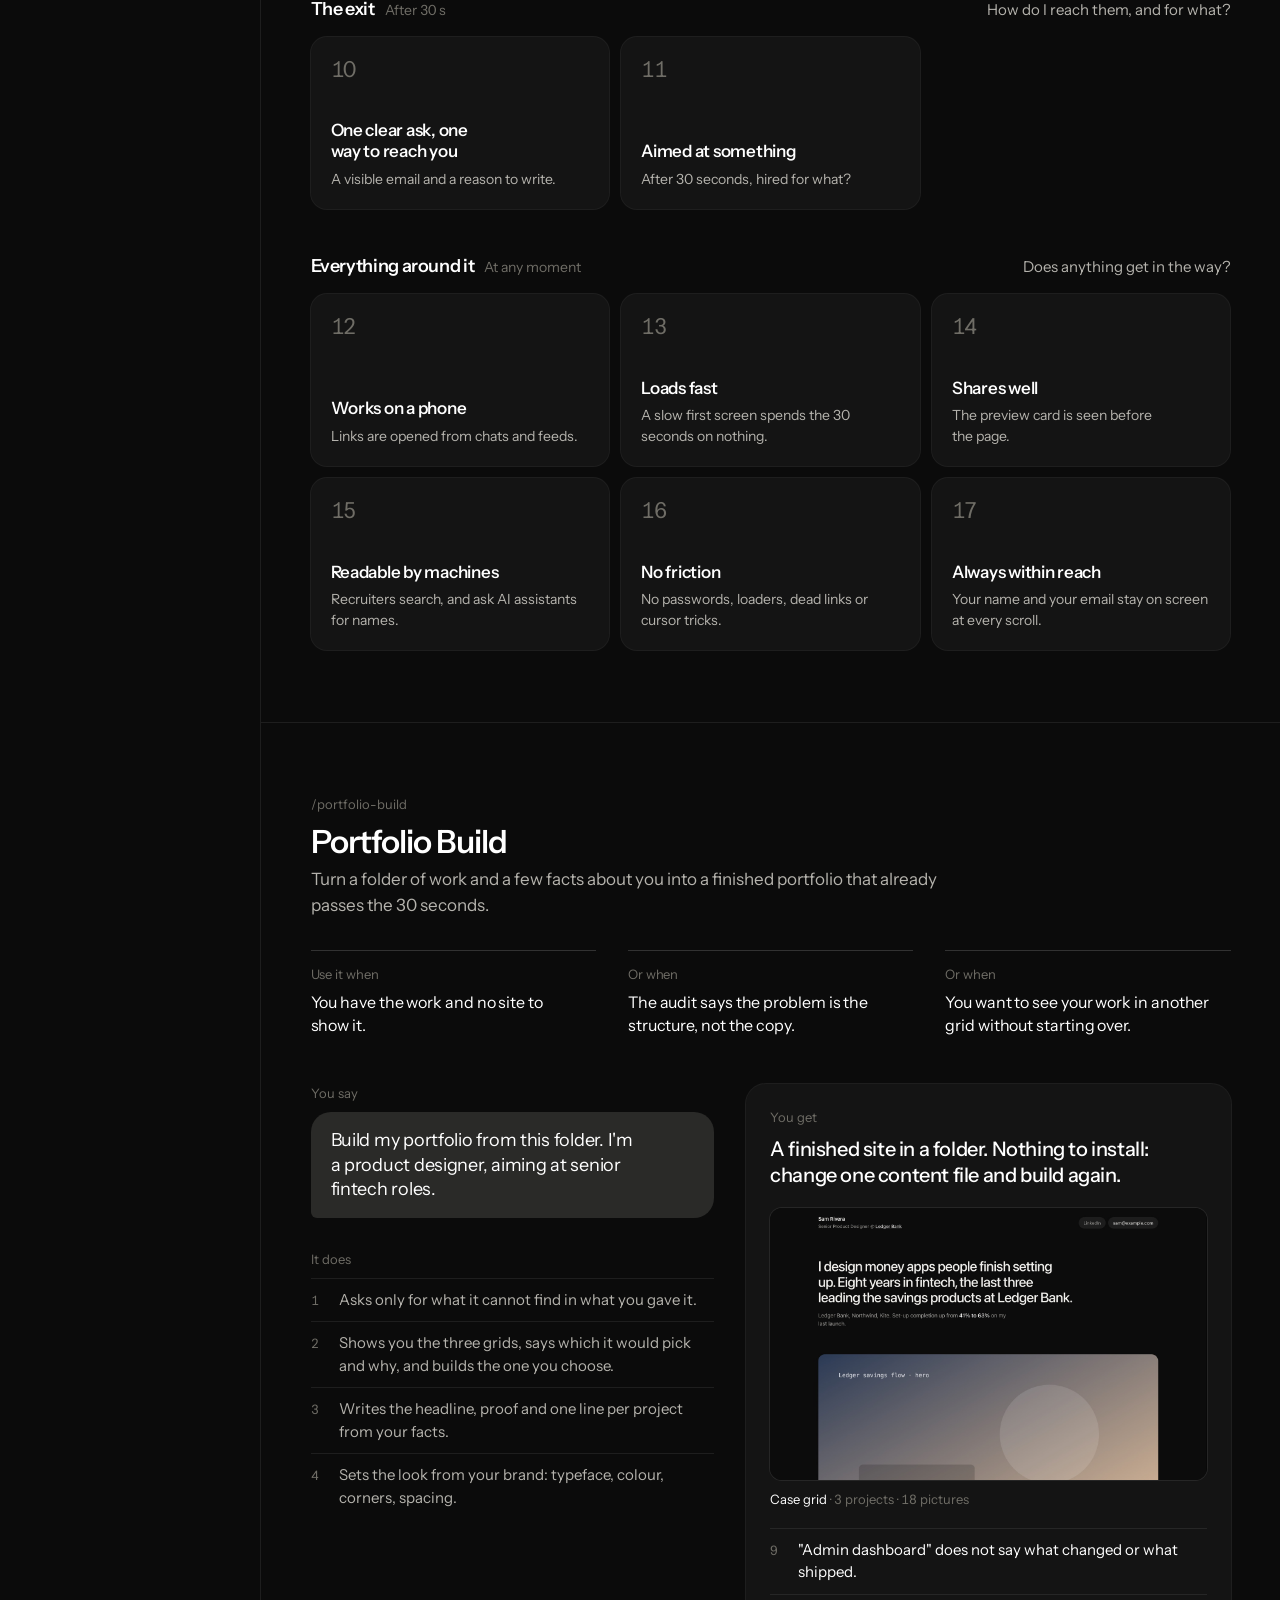
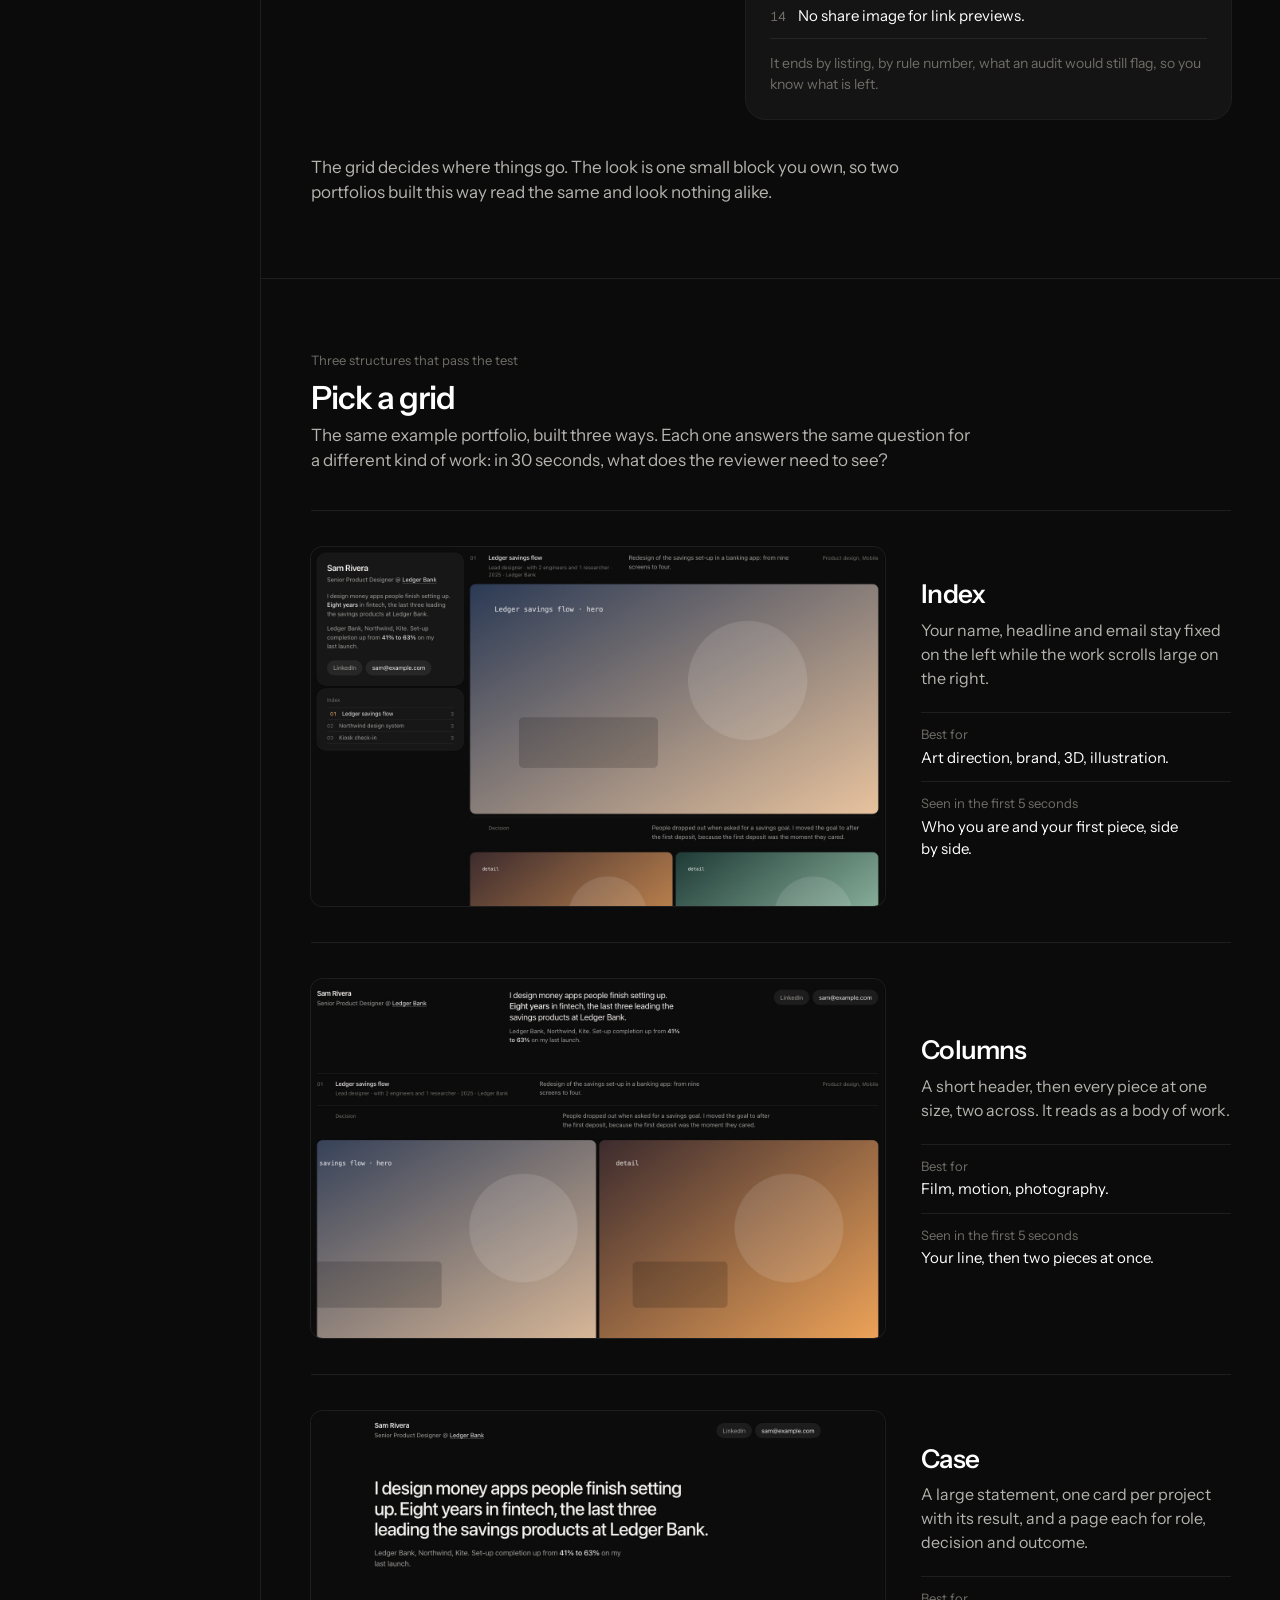
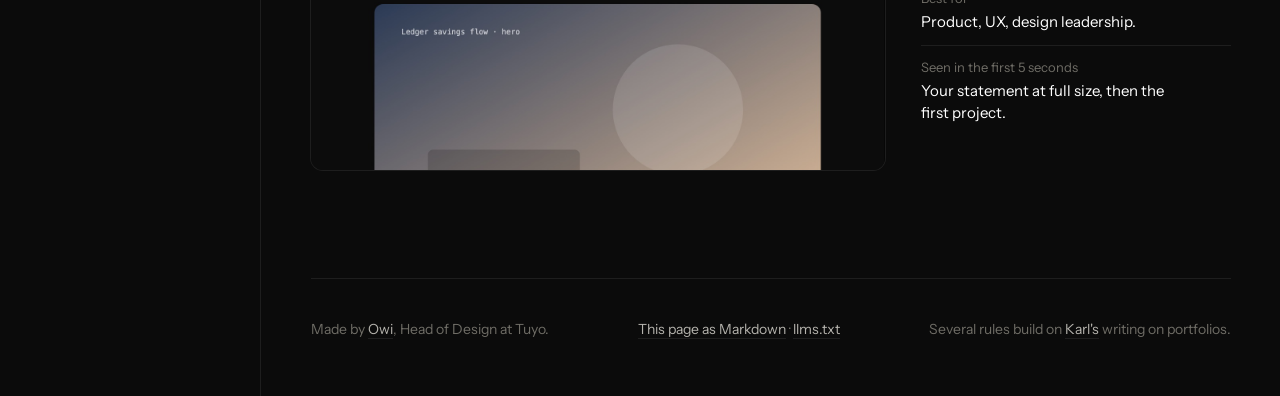
==== commit 346940b1: "30s.design for crawlers: llms.txt, the page as Markdown, structured data, robots, sitemap, 404 Co-Au" ====
--- a/site/index.html
+++ b/site/index.html
@@ -15,6 +15,19 @@
 <meta property="og:title" content="Portfolio Skills — Your portfolio gets 30 seconds">
 <meta property="og:description" content="Audit your portfolio the way a reviewer reads it in 30 seconds, and build one that passes. 17 rules, 3 grids.">
 <meta name="twitter:card" content="summary_large_image">
+<meta name="twitter:title" content="Portfolio Skills — Your portfolio gets 30 seconds">
+<meta name="twitter:description" content="Audit your portfolio the way a reviewer reads it in 30 seconds, and build one that passes. 17 rules, 3 grids.">
+<meta name="twitter:image" content="https://30s.design/og.jpg">
+<meta property="og:site_name" content="Portfolio Skills">
+<meta property="og:locale" content="en_US">
+<meta property="og:image:alt" content="Portfolio Skills: audit and build a portfolio that gets read, by Owi">
+<meta name="author" content="Owi">
+<meta name="robots" content="index, follow, max-image-preview:large, max-snippet:-1">
+<meta name="theme-color" content="#0b0b0b">
+<link rel="author" href="https://theartofvisual.com/about/">
+<link rel="alternate" type="text/markdown" href="https://30s.design/index.md" title="This page as Markdown">
+<link rel="sitemap" type="application/xml" href="/sitemap.xml">
+<script type="application/ld+json">{"@context": "https://schema.org", "@graph": [{"@type": "WebSite", "@id": "https://30s.design/#site", "url": "https://30s.design/", "name": "Portfolio Skills", "alternateName": "30s.design", "inLanguage": "en", "publisher": {"@id": "https://theartofvisual.com/#owi"}}, {"@type": "WebPage", "@id": "https://30s.design/#page", "url": "https://30s.design/", "name": "Portfolio Skills — Your portfolio gets 30 seconds", "description": "Two agent skills for designers: audit your portfolio the way a reviewer reads it in 30 seconds, and build one that passes. 17 rules, 3 grids. By Owi.", "inLanguage": "en", "isPartOf": {"@id": "https://30s.design/#site"}, "about": {"@id": "https://30s.design/#skills"}, "author": {"@id": "https://theartofvisual.com/#owi"}, "primaryImageOfPage": {"@type": "ImageObject", "url": "https://30s.design/og.jpg", "width": 1200, "height": 630}, "datePublished": "2026-11-18", "dateModified": "2026-11-18"}, {"@type": "SoftwareSourceCode", "@id": "https://30s.design/#skills", "name": "Portfolio Skills", "description": "Two agent skills for design portfolios: Portfolio Audit, a 30-second audit against 17 rules, and Portfolio Build, which builds a portfolio in one of three grids.", "url": "https://30s.design/", "codeRepository": "https://github.com/adrituyo/portfolio-skills", "license": "https://opensource.org/license/mit", "programmingLanguage": "Python", "runtimePlatform": "AI agents that load skills", "isAccessibleForFree": true, "author": {"@id": "https://theartofvisual.com/#owi"}, "keywords": "design portfolio, portfolio audit, portfolio review, agent skills, Claude skills, 30-second test"}, {"@type": "ItemList", "@id": "https://30s.design/#rules", "name": "The 17 rules of the 30-second portfolio audit", "numberOfItems": 17, "itemListElement": [{"@type": "ListItem", "position": 1, "name": "Say what you do, in one sentence", "description": "A line that could not sit on anyone else's site."}, {"@type": "ListItem", "position": 2, "name": "Show work on the first screen", "description": "The claim needs evidence before the first scroll."}, {"@type": "ListItem", "position": 3, "name": "Signal level and proof", "description": "Years, names, numbers. Specific and checkable."}, {"@type": "ListItem", "position": 4, "name": "Strongest, most relevant work first", "description": "Most visitors see one project. Choose which."}, {"@type": "ListItem", "position": 5, "name": "Few projects, each one edited", "description": "You are judged by the weakest piece you show."}, {"@type": "ListItem", "position": 6, "name": "Readable at a glance", "description": "Title and one line, always visible. No hover."}, {"@type": "ListItem", "position": 7, "name": "Say what your part was", "description": "Role, team, and client or personal concept."}, {"@type": "ListItem", "position": 8, "name": "Show one decision", "description": "What you chose and why, not the process you followed."}, {"@type": "ListItem", "position": 9, "name": "Show the change", "description": "Before and after, a result, or what shipped."}, {"@type": "ListItem", "position": 10, "name": "One clear ask, one way to reach you", "description": "A visible email and a reason to write."}, {"@type": "ListItem", "position": 11, "name": "Aimed at something", "description": "After 30 seconds, hired for what?"}, {"@type": "ListItem", "position": 12, "name": "Works on a phone", "description": "Links are opened from chats and feeds."}, {"@type": "ListItem", "position": 13, "name": "Loads fast", "description": "A slow first screen spends the 30 seconds on nothing."}, {"@type": "ListItem", "position": 14, "name": "Shares well", "description": "The preview card is seen before the page."}, {"@type": "ListItem", "position": 15, "name": "Readable by machines", "description": "Recruiters search, and ask AI assistants for names."}, {"@type": "ListItem", "position": 16, "name": "No friction", "description": "No passwords, loaders, dead links or cursor tricks."}, {"@type": "ListItem", "position": 17, "name": "Always within reach", "description": "Your name and your email stay on screen at every scroll."}]}, {"@type": "Person", "@id": "https://theartofvisual.com/#owi", "name": "Owi", "alternateName": "Adri Garcia", "jobTitle": "Head of Design", "worksFor": {"@type": "Organization", "name": "Tuyo"}, "url": "https://theartofvisual.com/"}]}</script>
 <script>try { if (localStorage.getItem('theme') === 'light') document.documentElement.dataset.theme = 'light'; } catch (e) {}</script>
 <link rel="preconnect" href="https://fonts.googleapis.com">
 <link rel="preconnect" href="https://fonts.gstatic.com" crossorigin>
@@ -457,6 +470,7 @@
   <div class="wrap">
     <footer class="foot">
       <span>Made by <a href="https://theartofvisual.com">Owi</a>, Head of Design at Tuyo.</span>
+      <span><a href="/index.md">This page as Markdown</a> · <a href="/llms.txt">llms.txt</a></span>
       <span>Several rules build on <a href="https://x.com/_kejk">Karl's</a> writing on portfolios.</span>
     </footer>
   </div>
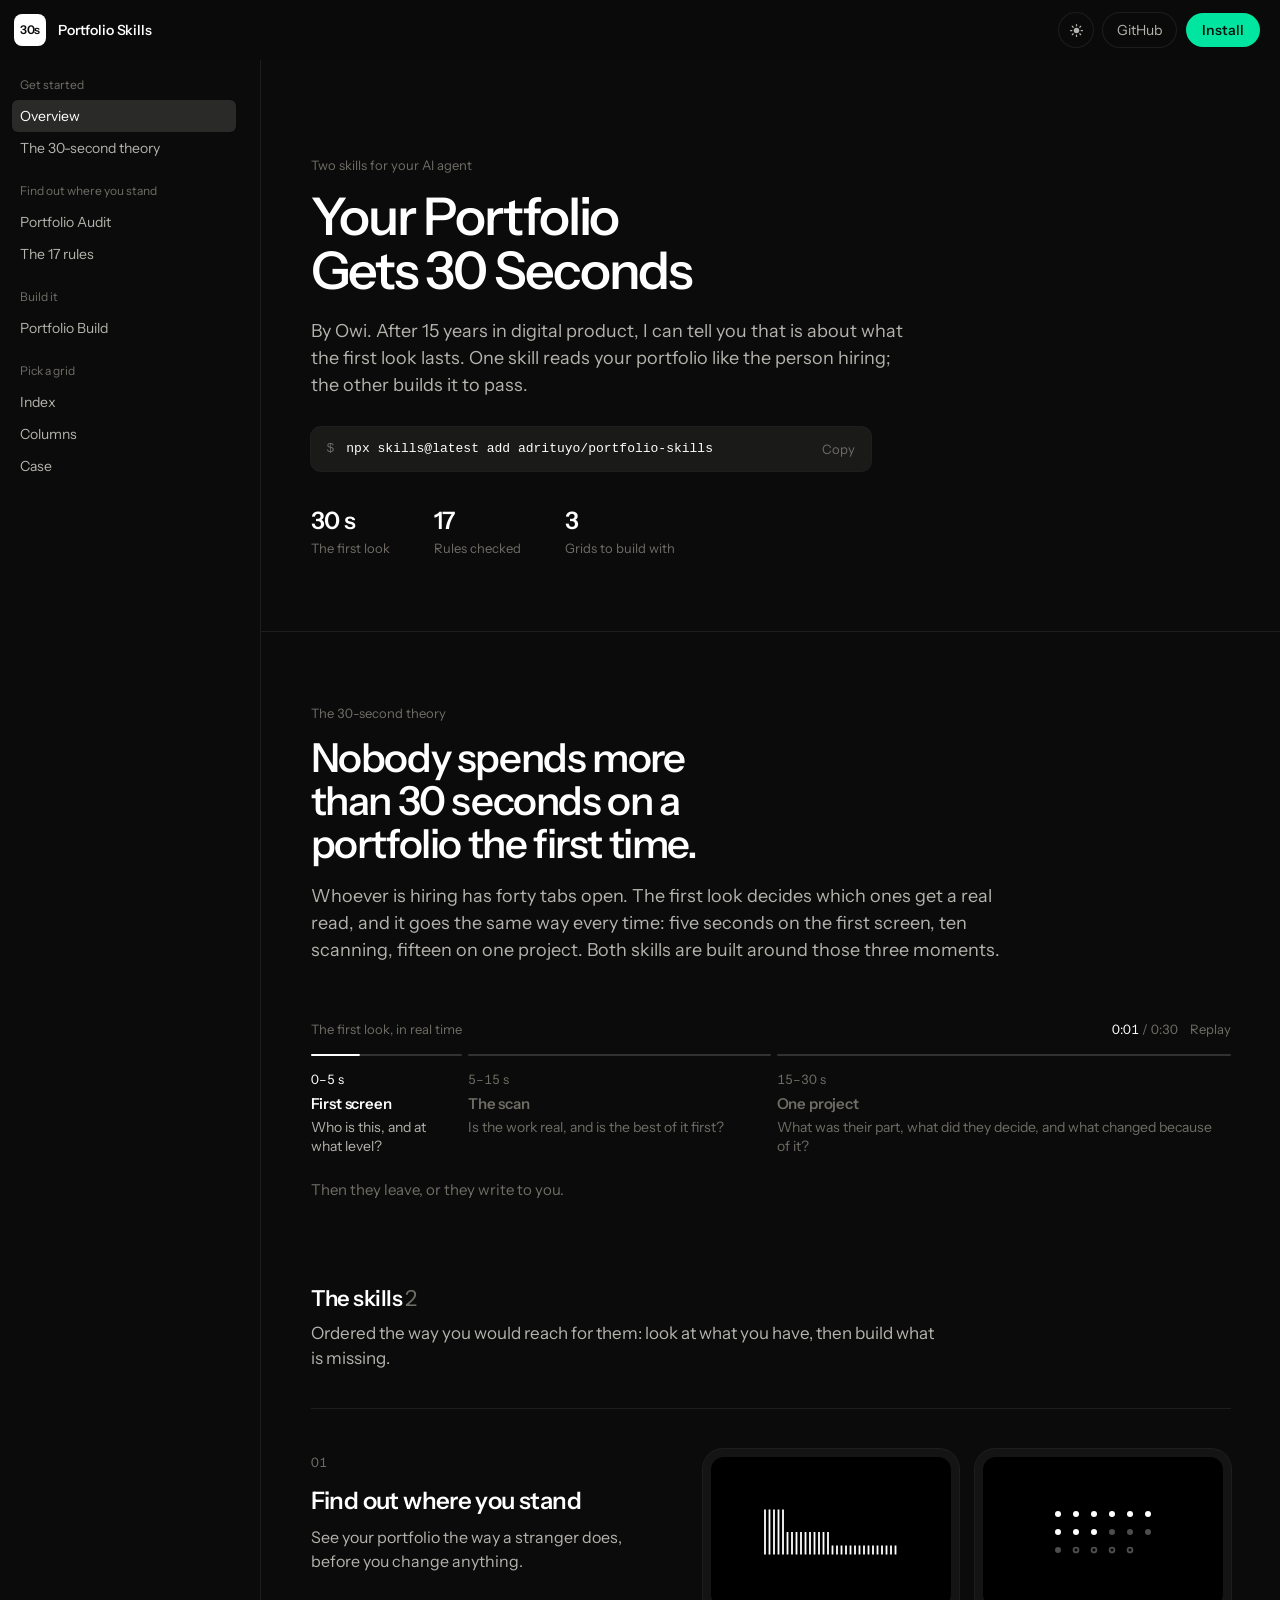
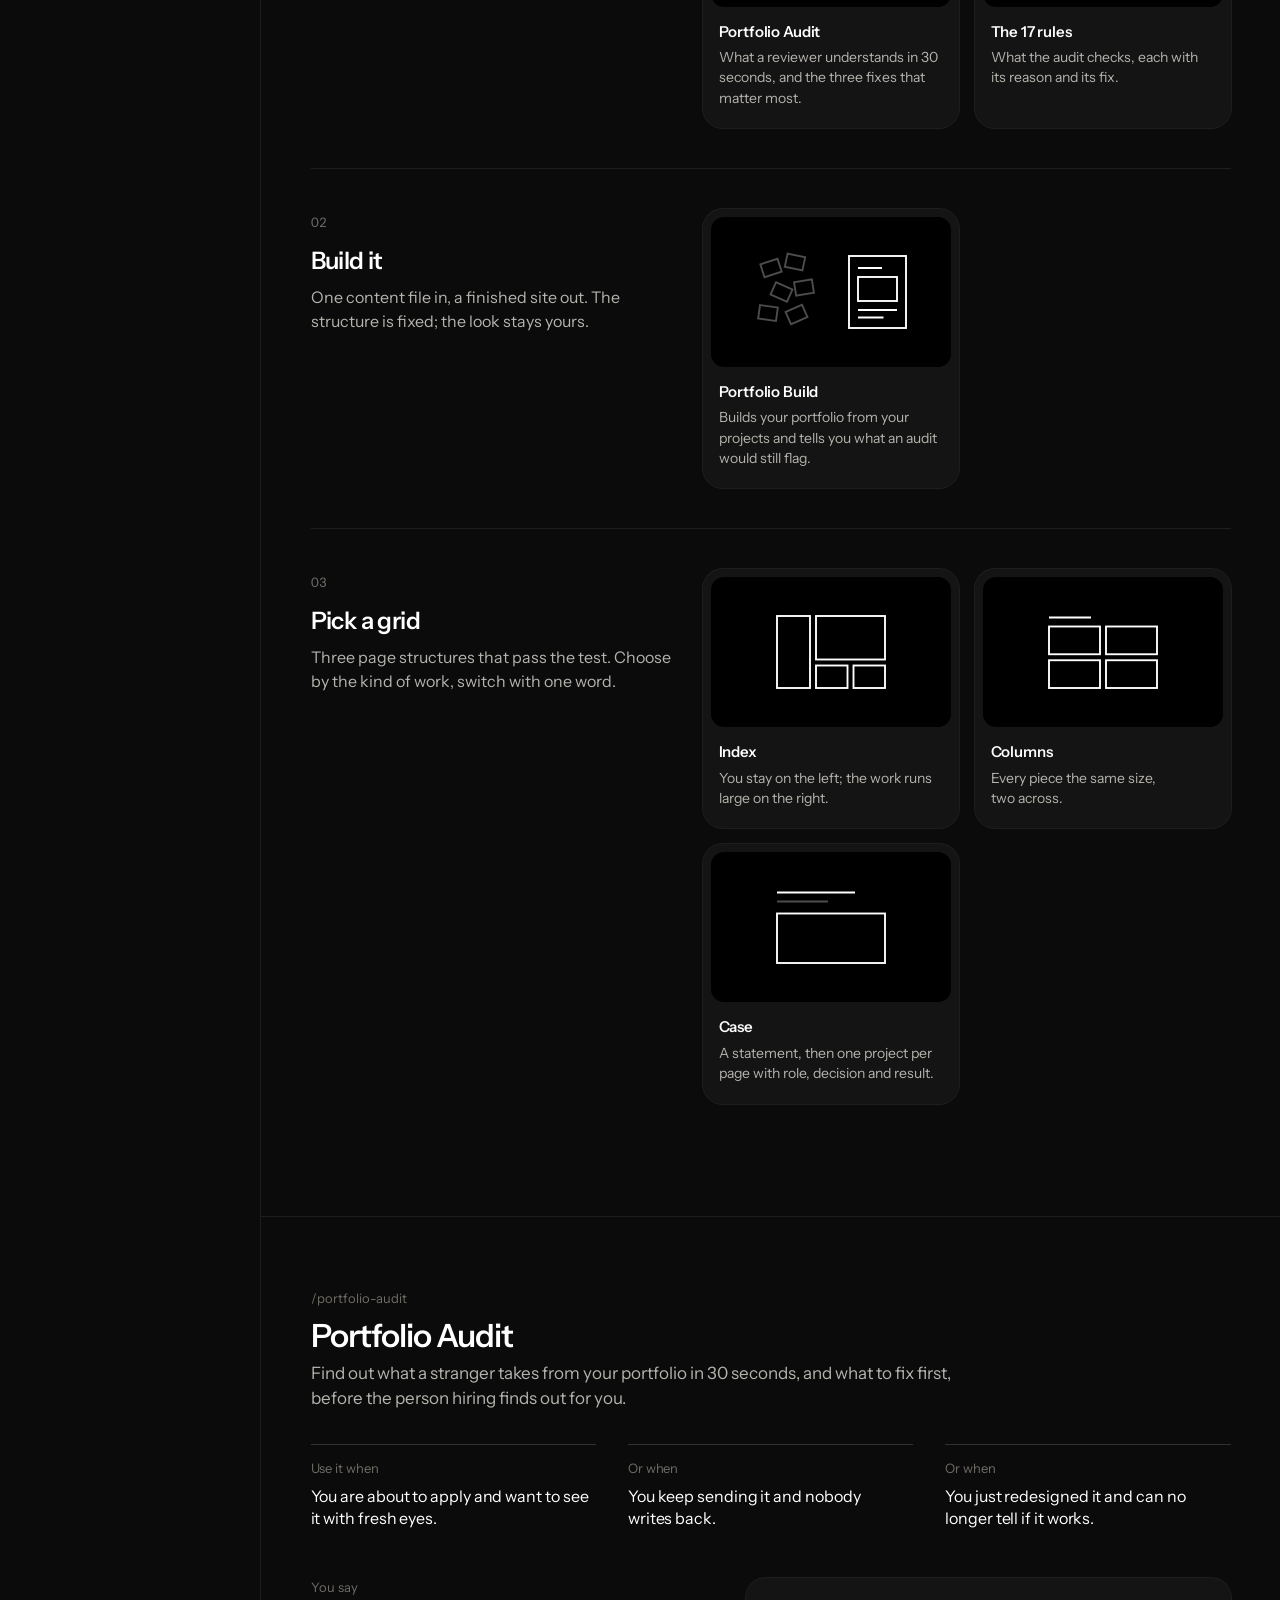
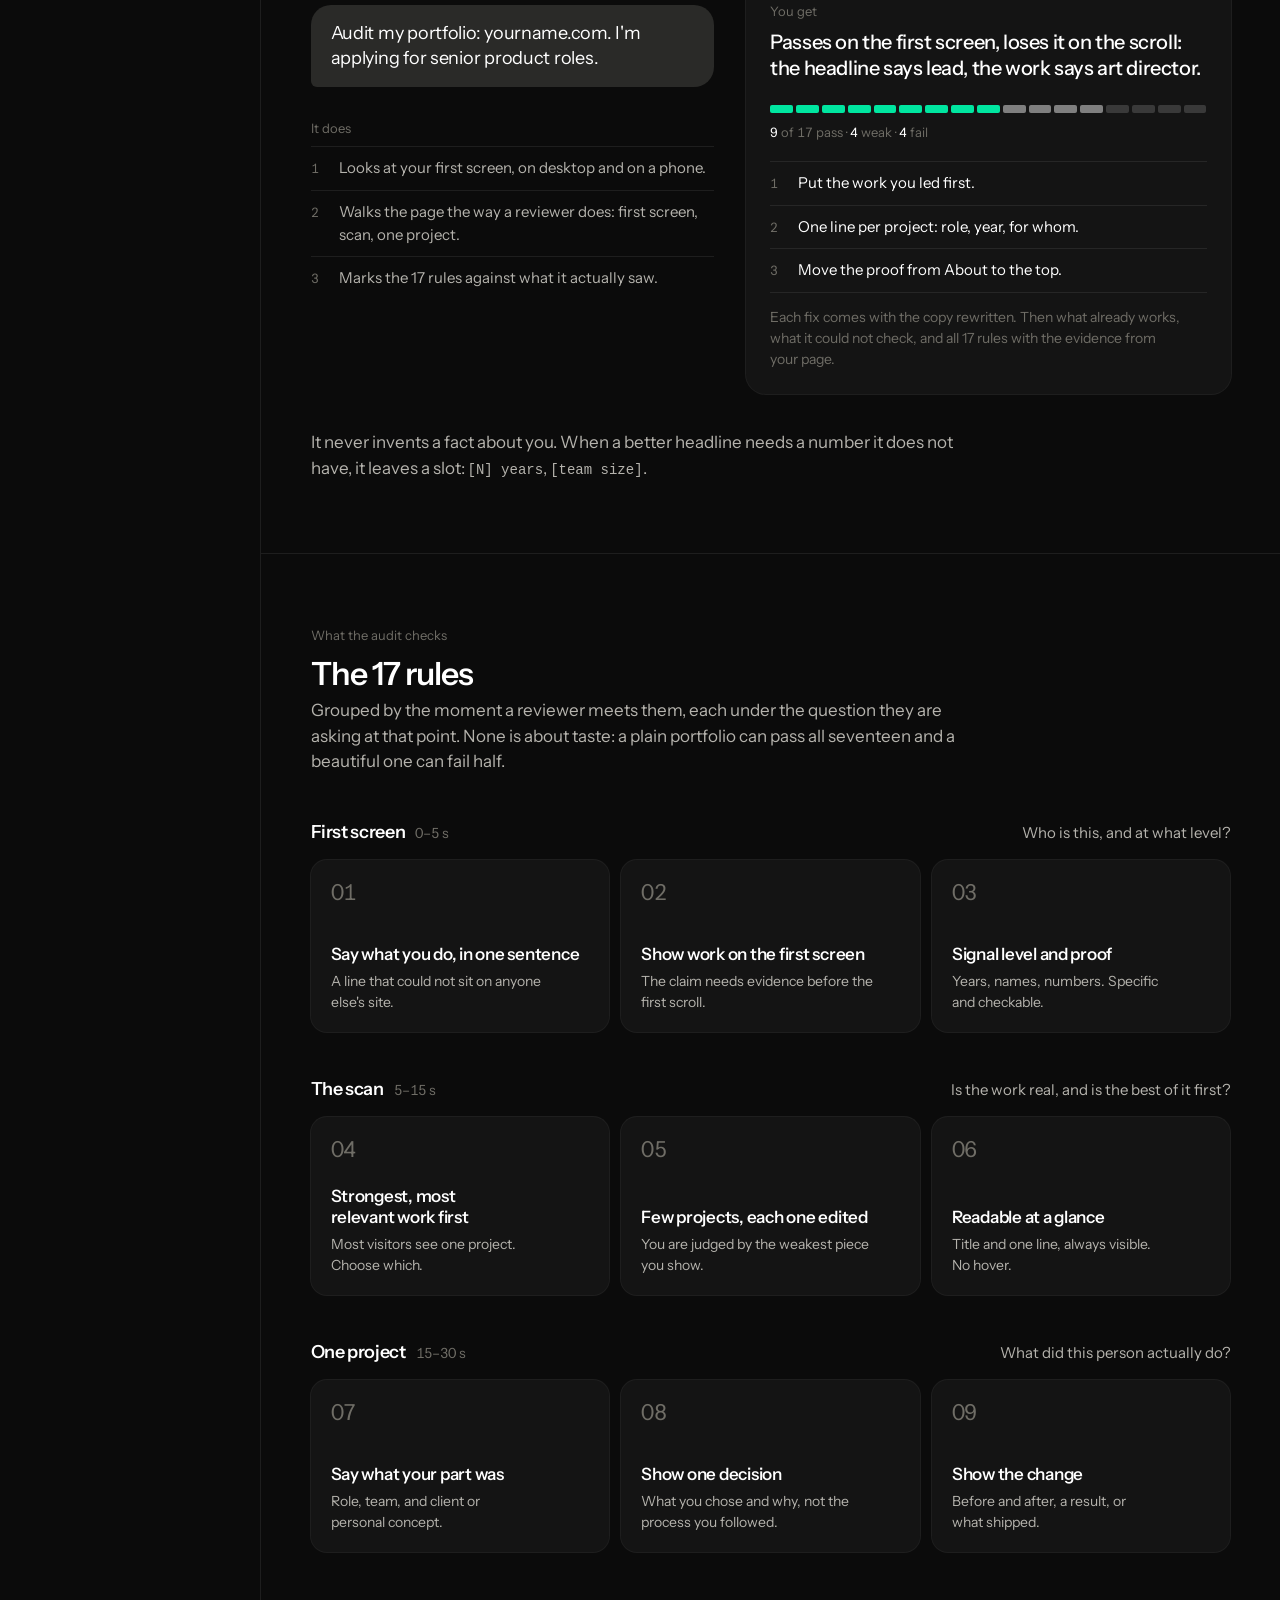
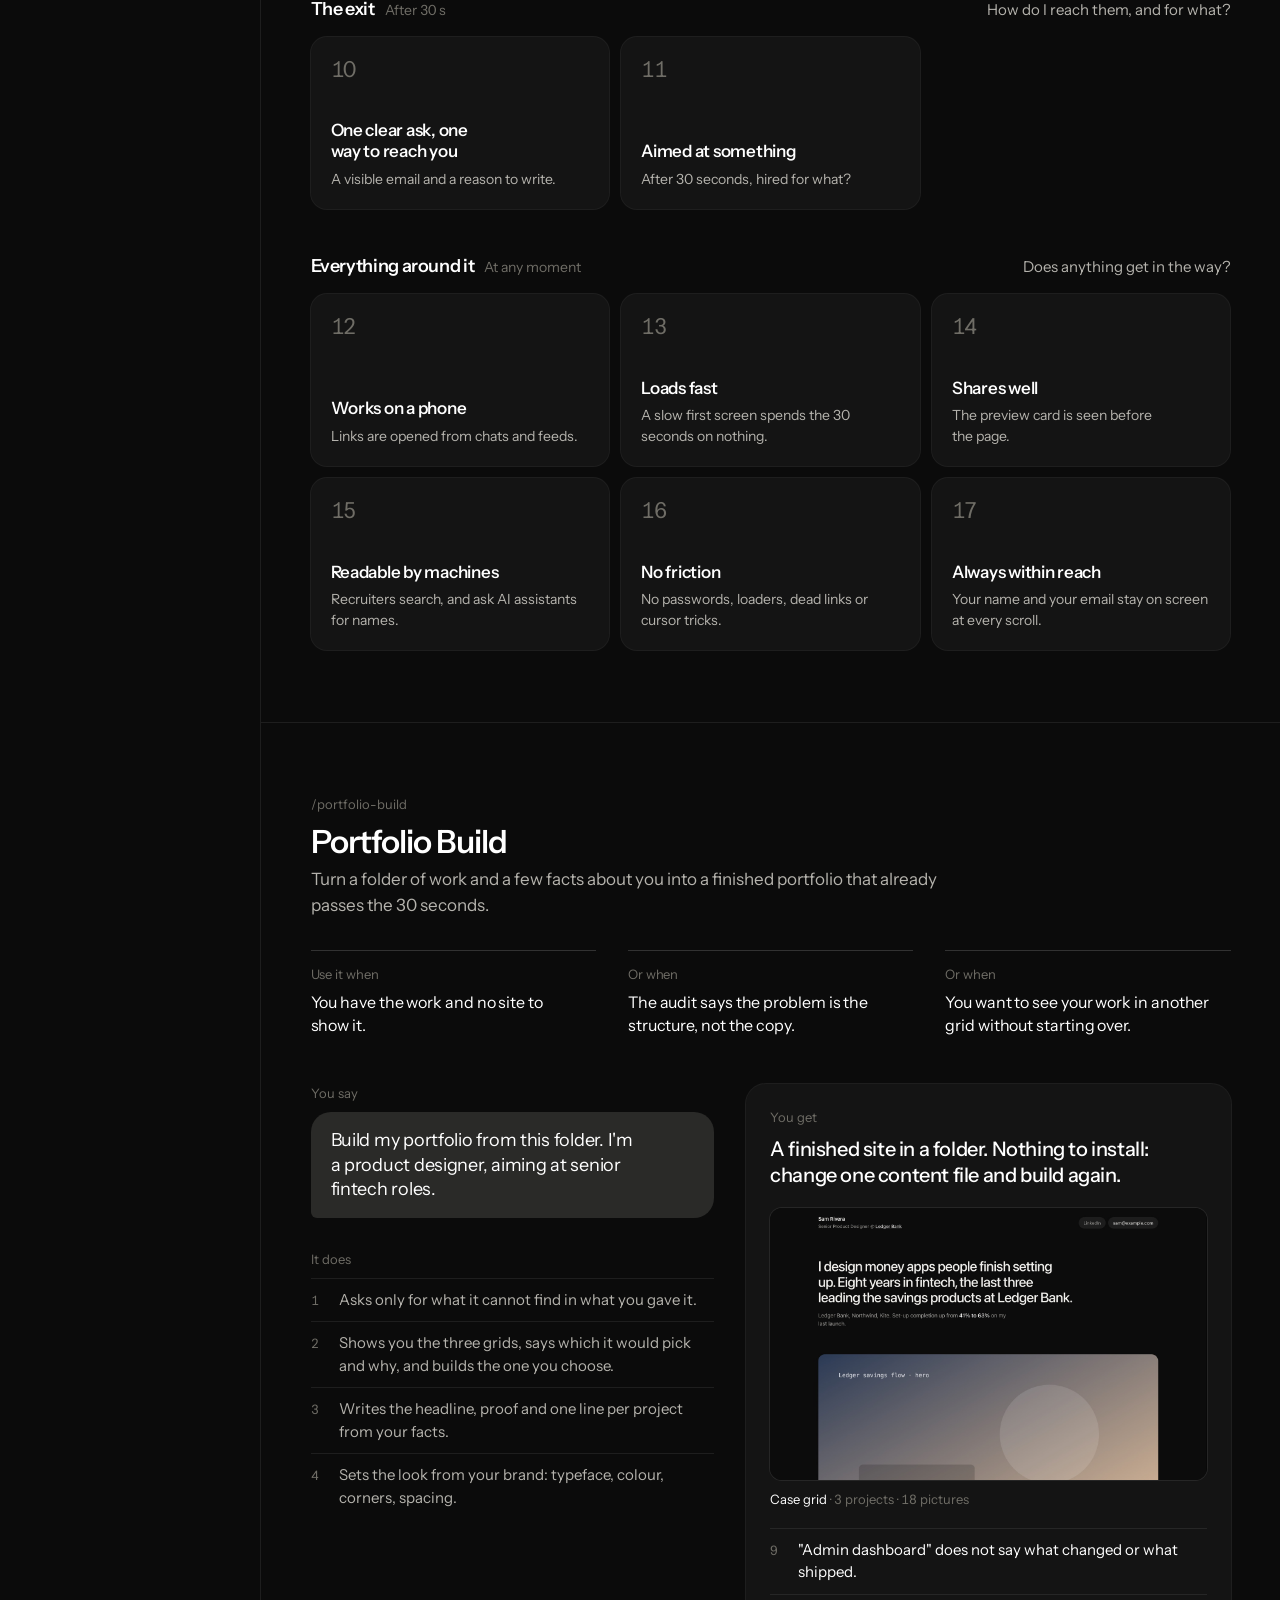
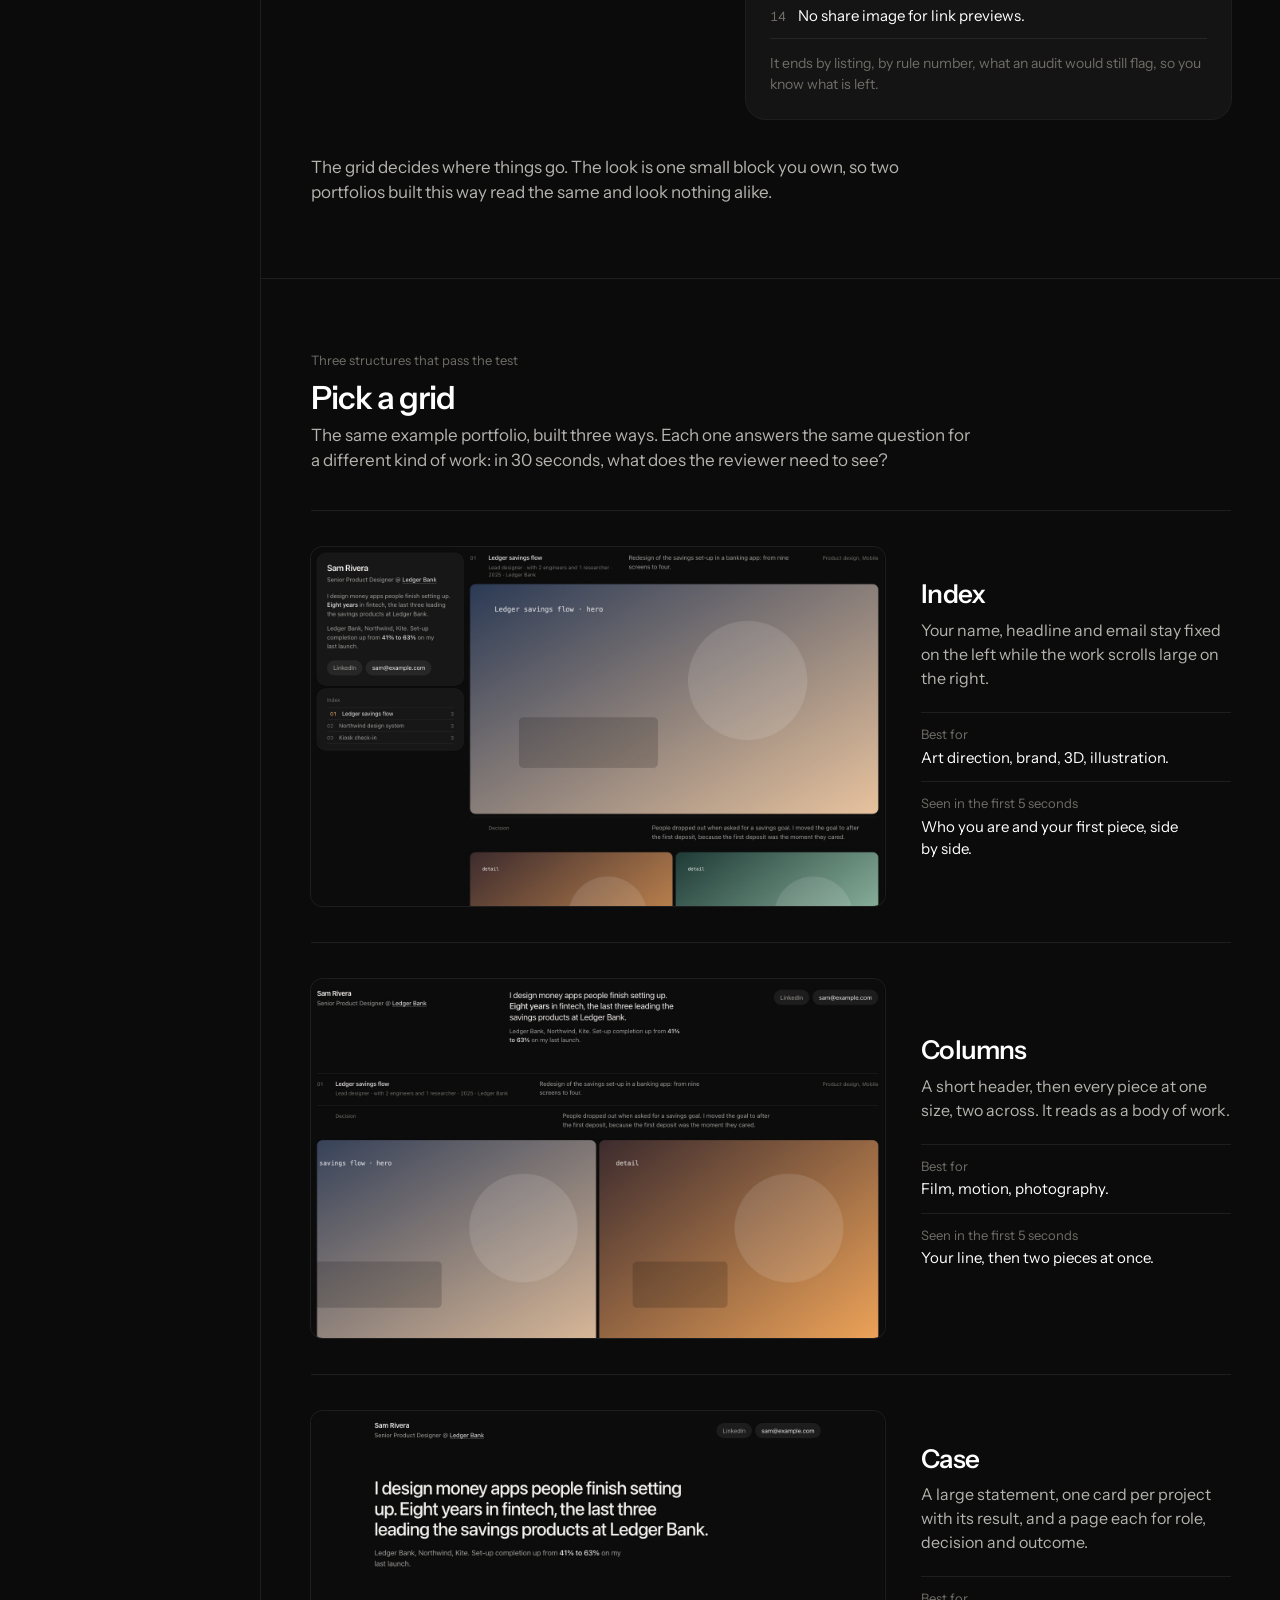
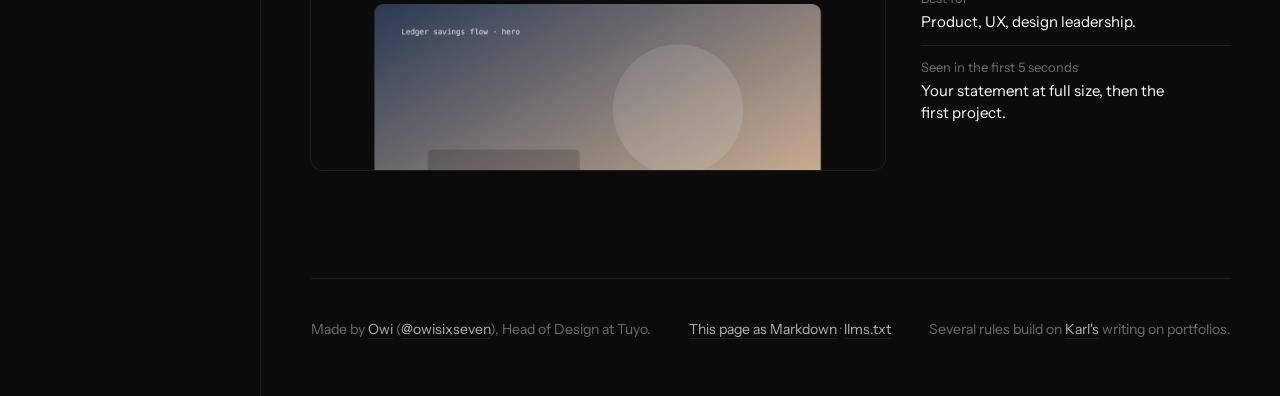
==== commit 964aa80e: "Credit @owisixseven: share tags, structured data, footer, llms.txt Co-Authored-By: Claude Fable 5.2 " ====
--- a/site/index.html
+++ b/site/index.html
@@ -15,6 +15,8 @@
 <meta property="og:title" content="Portfolio Skills — Your portfolio gets 30 seconds">
 <meta property="og:description" content="Audit your portfolio the way a reviewer reads it in 30 seconds, and build one that passes. 17 rules, 3 grids.">
 <meta name="twitter:card" content="summary_large_image">
+<meta name="twitter:site" content="@owisixseven">
+<meta name="twitter:creator" content="@owisixseven">
 <meta name="twitter:title" content="Portfolio Skills — Your portfolio gets 30 seconds">
 <meta name="twitter:description" content="Audit your portfolio the way a reviewer reads it in 30 seconds, and build one that passes. 17 rules, 3 grids.">
 <meta name="twitter:image" content="https://30s.design/og.jpg">
@@ -25,9 +27,10 @@
 <meta name="robots" content="index, follow, max-image-preview:large, max-snippet:-1">
 <meta name="theme-color" content="#0b0b0b">
 <link rel="author" href="https://theartofvisual.com/about/">
+<link rel="me" href="https://x.com/owisixseven">
 <link rel="alternate" type="text/markdown" href="https://30s.design/index.md" title="This page as Markdown">
 <link rel="sitemap" type="application/xml" href="/sitemap.xml">
-<script type="application/ld+json">{"@context": "https://schema.org", "@graph": [{"@type": "WebSite", "@id": "https://30s.design/#site", "url": "https://30s.design/", "name": "Portfolio Skills", "alternateName": "30s.design", "inLanguage": "en", "publisher": {"@id": "https://theartofvisual.com/#owi"}}, {"@type": "WebPage", "@id": "https://30s.design/#page", "url": "https://30s.design/", "name": "Portfolio Skills — Your portfolio gets 30 seconds", "description": "Two agent skills for designers: audit your portfolio the way a reviewer reads it in 30 seconds, and build one that passes. 17 rules, 3 grids. By Owi.", "inLanguage": "en", "isPartOf": {"@id": "https://30s.design/#site"}, "about": {"@id": "https://30s.design/#skills"}, "author": {"@id": "https://theartofvisual.com/#owi"}, "primaryImageOfPage": {"@type": "ImageObject", "url": "https://30s.design/og.jpg", "width": 1200, "height": 630}, "datePublished": "2026-11-18", "dateModified": "2026-11-18"}, {"@type": "SoftwareSourceCode", "@id": "https://30s.design/#skills", "name": "Portfolio Skills", "description": "Two agent skills for design portfolios: Portfolio Audit, a 30-second audit against 17 rules, and Portfolio Build, which builds a portfolio in one of three grids.", "url": "https://30s.design/", "codeRepository": "https://github.com/adrituyo/portfolio-skills", "license": "https://opensource.org/license/mit", "programmingLanguage": "Python", "runtimePlatform": "AI agents that load skills", "isAccessibleForFree": true, "author": {"@id": "https://theartofvisual.com/#owi"}, "keywords": "design portfolio, portfolio audit, portfolio review, agent skills, Claude skills, 30-second test"}, {"@type": "ItemList", "@id": "https://30s.design/#rules", "name": "The 17 rules of the 30-second portfolio audit", "numberOfItems": 17, "itemListElement": [{"@type": "ListItem", "position": 1, "name": "Say what you do, in one sentence", "description": "A line that could not sit on anyone else's site."}, {"@type": "ListItem", "position": 2, "name": "Show work on the first screen", "description": "The claim needs evidence before the first scroll."}, {"@type": "ListItem", "position": 3, "name": "Signal level and proof", "description": "Years, names, numbers. Specific and checkable."}, {"@type": "ListItem", "position": 4, "name": "Strongest, most relevant work first", "description": "Most visitors see one project. Choose which."}, {"@type": "ListItem", "position": 5, "name": "Few projects, each one edited", "description": "You are judged by the weakest piece you show."}, {"@type": "ListItem", "position": 6, "name": "Readable at a glance", "description": "Title and one line, always visible. No hover."}, {"@type": "ListItem", "position": 7, "name": "Say what your part was", "description": "Role, team, and client or personal concept."}, {"@type": "ListItem", "position": 8, "name": "Show one decision", "description": "What you chose and why, not the process you followed."}, {"@type": "ListItem", "position": 9, "name": "Show the change", "description": "Before and after, a result, or what shipped."}, {"@type": "ListItem", "position": 10, "name": "One clear ask, one way to reach you", "description": "A visible email and a reason to write."}, {"@type": "ListItem", "position": 11, "name": "Aimed at something", "description": "After 30 seconds, hired for what?"}, {"@type": "ListItem", "position": 12, "name": "Works on a phone", "description": "Links are opened from chats and feeds."}, {"@type": "ListItem", "position": 13, "name": "Loads fast", "description": "A slow first screen spends the 30 seconds on nothing."}, {"@type": "ListItem", "position": 14, "name": "Shares well", "description": "The preview card is seen before the page."}, {"@type": "ListItem", "position": 15, "name": "Readable by machines", "description": "Recruiters search, and ask AI assistants for names."}, {"@type": "ListItem", "position": 16, "name": "No friction", "description": "No passwords, loaders, dead links or cursor tricks."}, {"@type": "ListItem", "position": 17, "name": "Always within reach", "description": "Your name and your email stay on screen at every scroll."}]}, {"@type": "Person", "@id": "https://theartofvisual.com/#owi", "name": "Owi", "alternateName": "Adri Garcia", "jobTitle": "Head of Design", "worksFor": {"@type": "Organization", "name": "Tuyo"}, "url": "https://theartofvisual.com/"}]}</script>
+<script type="application/ld+json">{"@context": "https://schema.org", "@graph": [{"@type": "WebSite", "@id": "https://30s.design/#site", "url": "https://30s.design/", "name": "Portfolio Skills", "alternateName": "30s.design", "inLanguage": "en", "publisher": {"@id": "https://theartofvisual.com/#owi"}}, {"@type": "WebPage", "@id": "https://30s.design/#page", "url": "https://30s.design/", "name": "Portfolio Skills — Your portfolio gets 30 seconds", "description": "Two agent skills for designers: audit your portfolio the way a reviewer reads it in 30 seconds, and build one that passes. 17 rules, 3 grids. By Owi.", "inLanguage": "en", "isPartOf": {"@id": "https://30s.design/#site"}, "about": {"@id": "https://30s.design/#skills"}, "author": {"@id": "https://theartofvisual.com/#owi"}, "primaryImageOfPage": {"@type": "ImageObject", "url": "https://30s.design/og.jpg", "width": 1200, "height": 630}, "datePublished": "2026-11-18", "dateModified": "2026-11-18"}, {"@type": "SoftwareSourceCode", "@id": "https://30s.design/#skills", "name": "Portfolio Skills", "description": "Two agent skills for design portfolios: Portfolio Audit, a 30-second audit against 17 rules, and Portfolio Build, which builds a portfolio in one of three grids.", "url": "https://30s.design/", "codeRepository": "https://github.com/adrituyo/portfolio-skills", "license": "https://opensource.org/license/mit", "programmingLanguage": "Python", "runtimePlatform": "AI agents that load skills", "isAccessibleForFree": true, "author": {"@id": "https://theartofvisual.com/#owi"}, "keywords": "design portfolio, portfolio audit, portfolio review, agent skills, Claude skills, 30-second test"}, {"@type": "ItemList", "@id": "https://30s.design/#rules", "name": "The 17 rules of the 30-second portfolio audit", "numberOfItems": 17, "itemListElement": [{"@type": "ListItem", "position": 1, "name": "Say what you do, in one sentence", "description": "A line that could not sit on anyone else's site."}, {"@type": "ListItem", "position": 2, "name": "Show work on the first screen", "description": "The claim needs evidence before the first scroll."}, {"@type": "ListItem", "position": 3, "name": "Signal level and proof", "description": "Years, names, numbers. Specific and checkable."}, {"@type": "ListItem", "position": 4, "name": "Strongest, most relevant work first", "description": "Most visitors see one project. Choose which."}, {"@type": "ListItem", "position": 5, "name": "Few projects, each one edited", "description": "You are judged by the weakest piece you show."}, {"@type": "ListItem", "position": 6, "name": "Readable at a glance", "description": "Title and one line, always visible. No hover."}, {"@type": "ListItem", "position": 7, "name": "Say what your part was", "description": "Role, team, and client or personal concept."}, {"@type": "ListItem", "position": 8, "name": "Show one decision", "description": "What you chose and why, not the process you followed."}, {"@type": "ListItem", "position": 9, "name": "Show the change", "description": "Before and after, a result, or what shipped."}, {"@type": "ListItem", "position": 10, "name": "One clear ask, one way to reach you", "description": "A visible email and a reason to write."}, {"@type": "ListItem", "position": 11, "name": "Aimed at something", "description": "After 30 seconds, hired for what?"}, {"@type": "ListItem", "position": 12, "name": "Works on a phone", "description": "Links are opened from chats and feeds."}, {"@type": "ListItem", "position": 13, "name": "Loads fast", "description": "A slow first screen spends the 30 seconds on nothing."}, {"@type": "ListItem", "position": 14, "name": "Shares well", "description": "The preview card is seen before the page."}, {"@type": "ListItem", "position": 15, "name": "Readable by machines", "description": "Recruiters search, and ask AI assistants for names."}, {"@type": "ListItem", "position": 16, "name": "No friction", "description": "No passwords, loaders, dead links or cursor tricks."}, {"@type": "ListItem", "position": 17, "name": "Always within reach", "description": "Your name and your email stay on screen at every scroll."}]}, {"@type": "Person", "@id": "https://theartofvisual.com/#owi", "name": "Owi", "alternateName": "Adri Garcia", "jobTitle": "Head of Design", "worksFor": {"@type": "Organization", "name": "Tuyo"}, "url": "https://theartofvisual.com/", "sameAs": ["https://x.com/owisixseven"]}]}</script>
 <script>try { if (localStorage.getItem('theme') === 'light') document.documentElement.dataset.theme = 'light'; } catch (e) {}</script>
 <link rel="preconnect" href="https://fonts.googleapis.com">
 <link rel="preconnect" href="https://fonts.gstatic.com" crossorigin>
@@ -469,7 +472,7 @@
 
   <div class="wrap">
     <footer class="foot">
-      <span>Made by <a href="https://theartofvisual.com">Owi</a>, Head of Design at Tuyo.</span>
+      <span>Made by <a href="https://theartofvisual.com">Owi</a> (<a href="https://x.com/owisixseven">@owisixseven</a>), Head of Design at Tuyo.</span>
       <span><a href="/index.md">This page as Markdown</a> · <a href="/llms.txt">llms.txt</a></span>
       <span>Several rules build on <a href="https://x.com/_kejk">Karl's</a> writing on portfolios.</span>
     </footer>
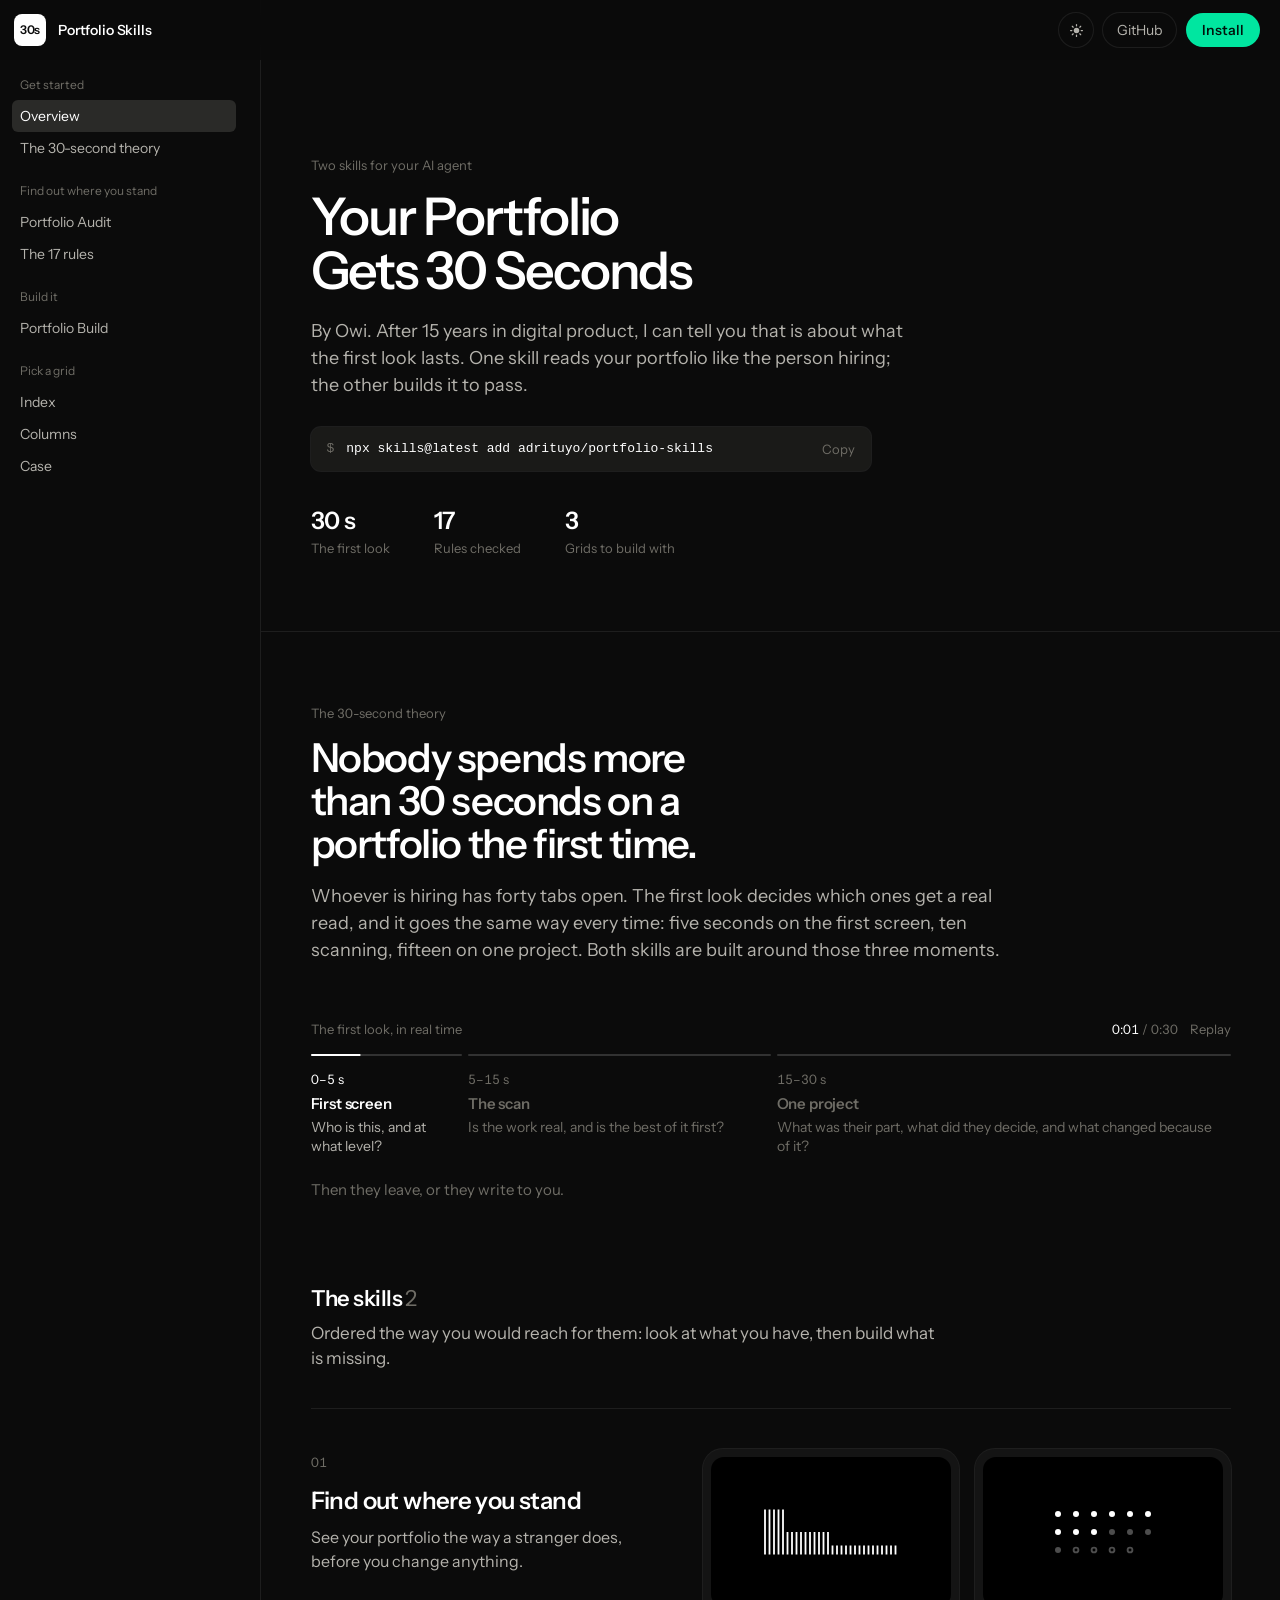
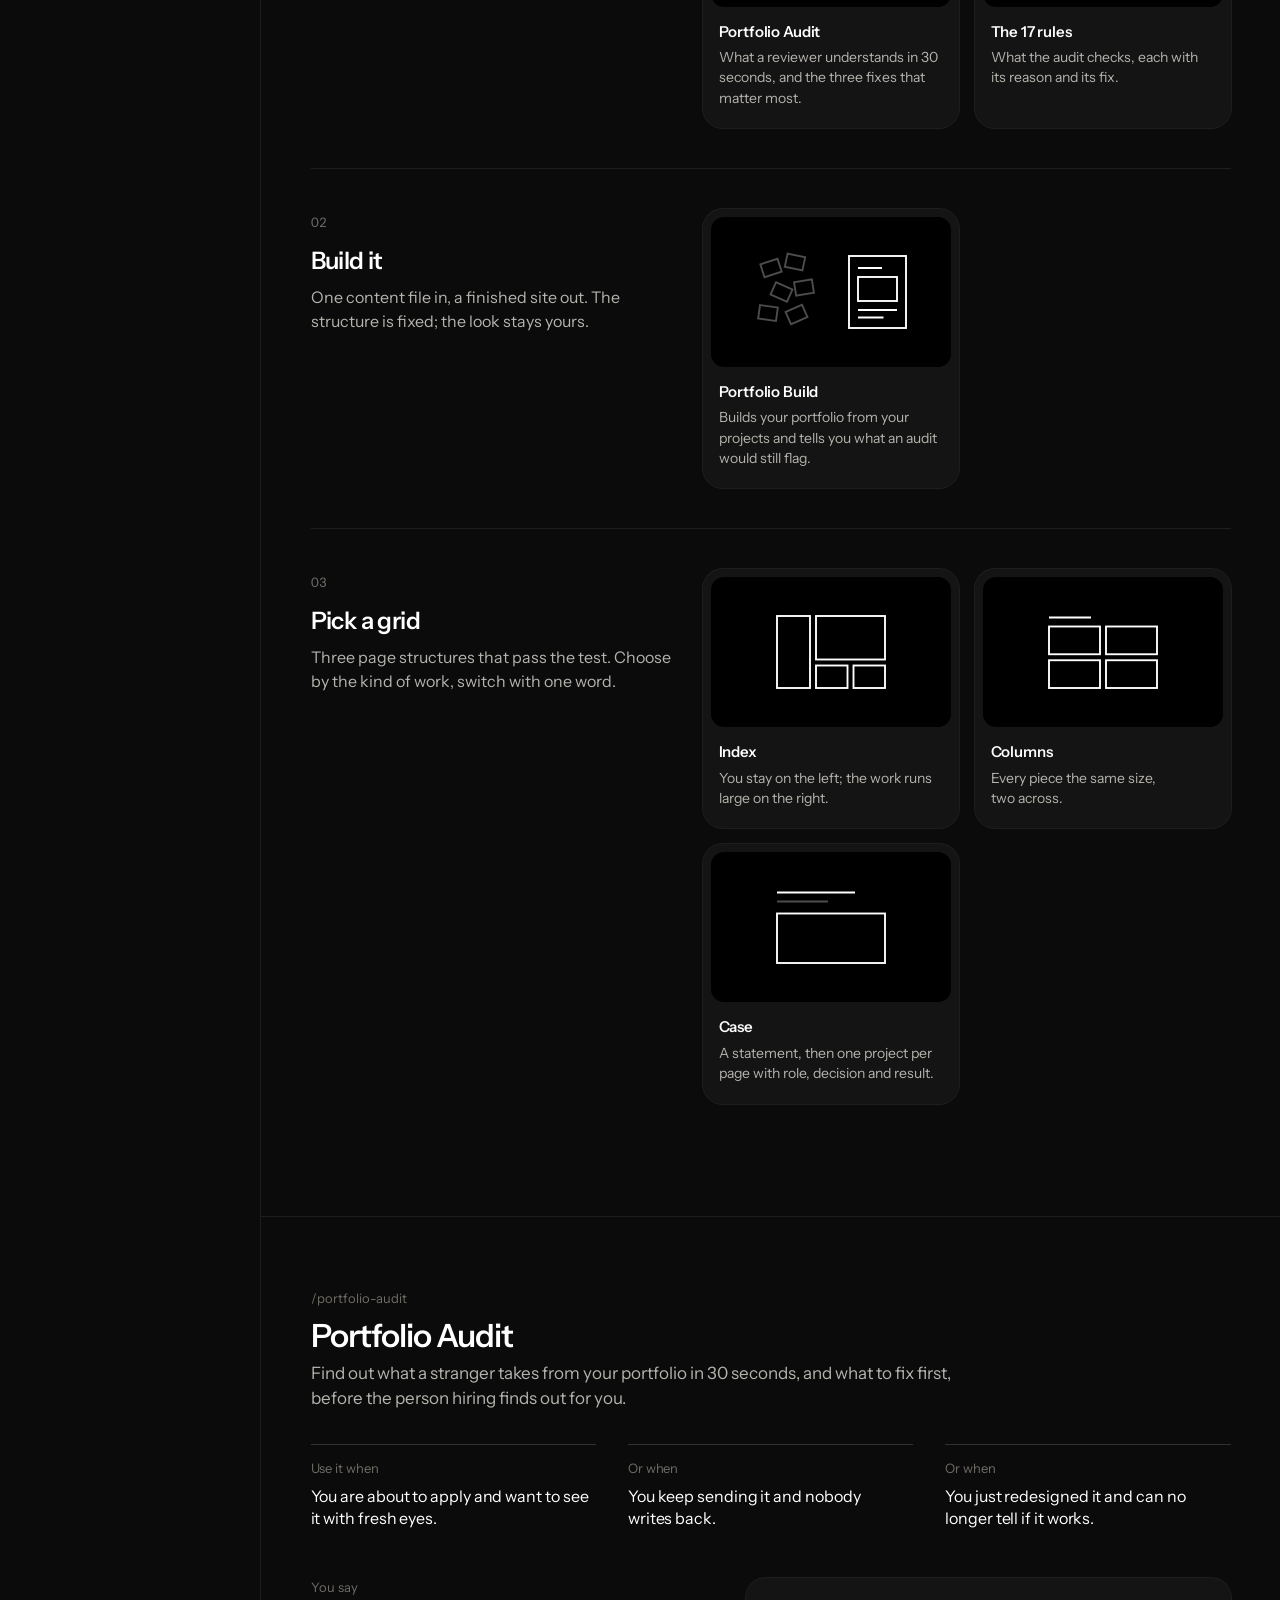
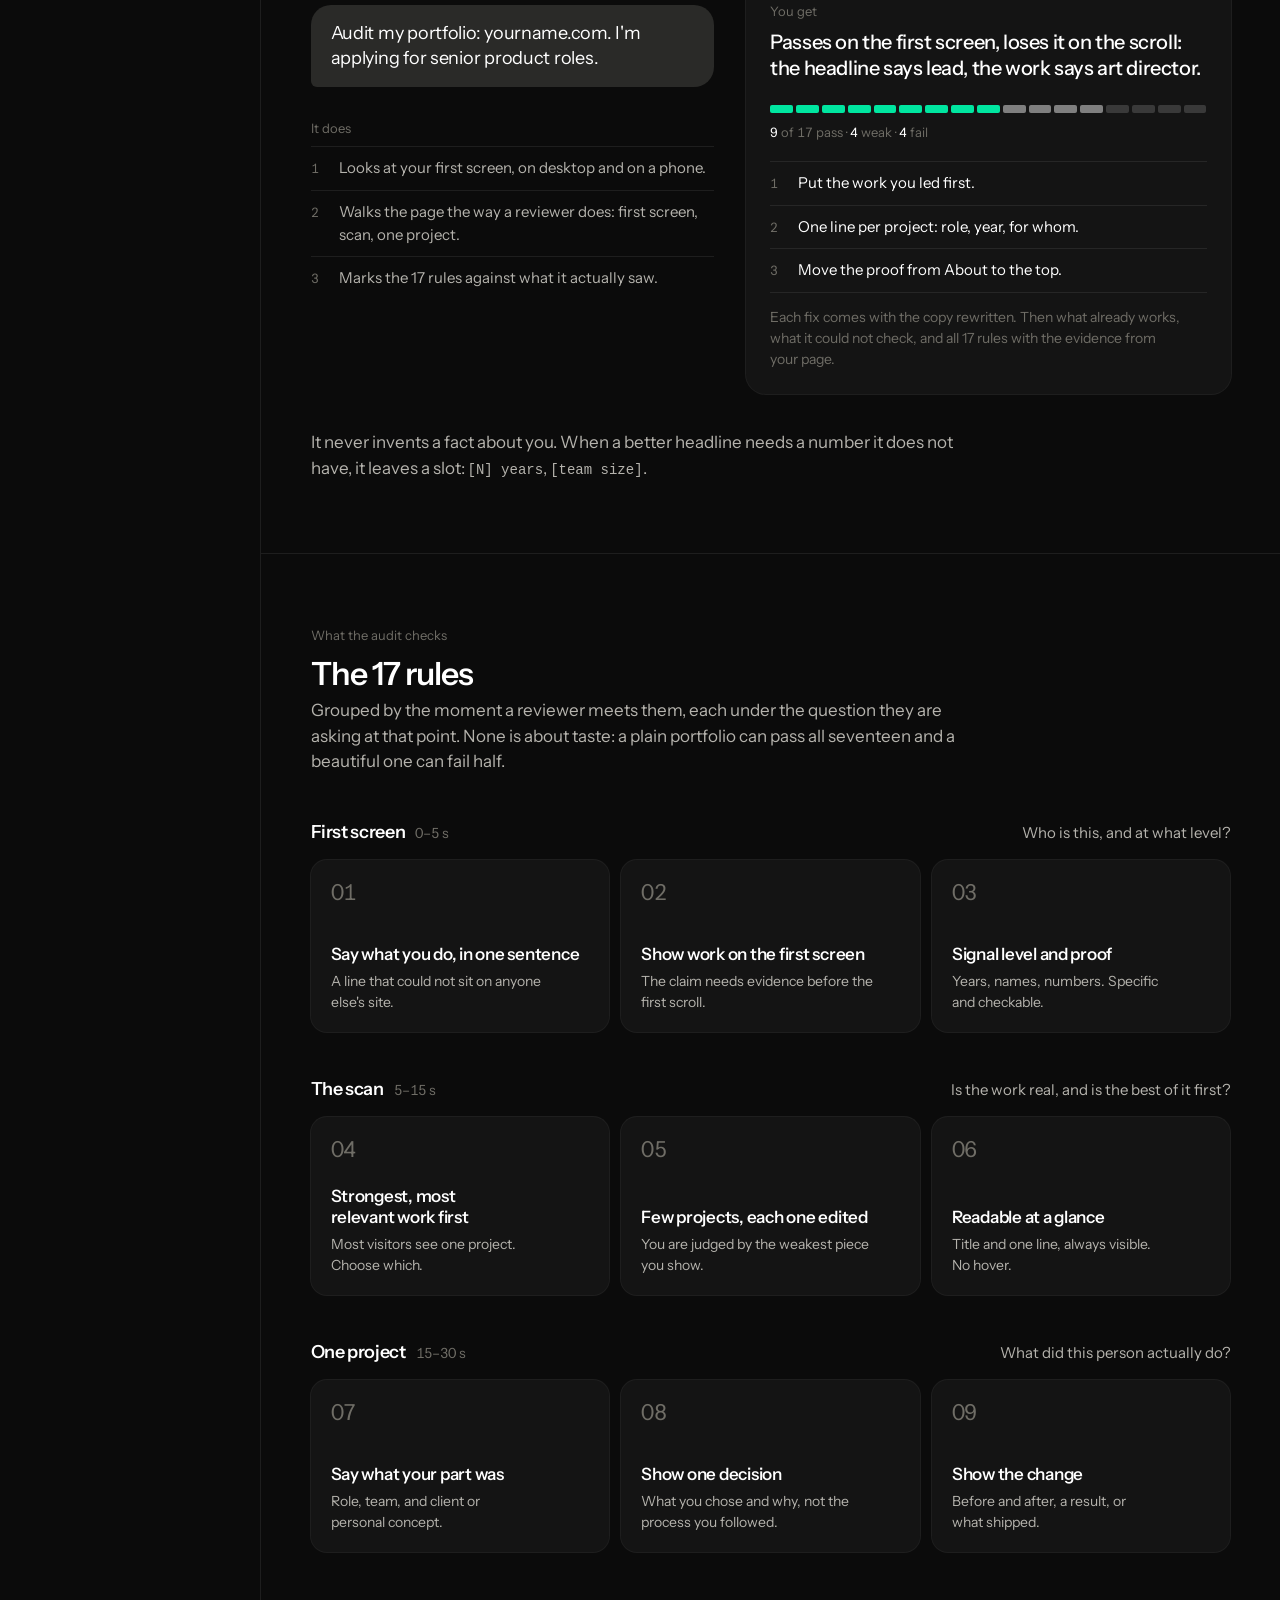
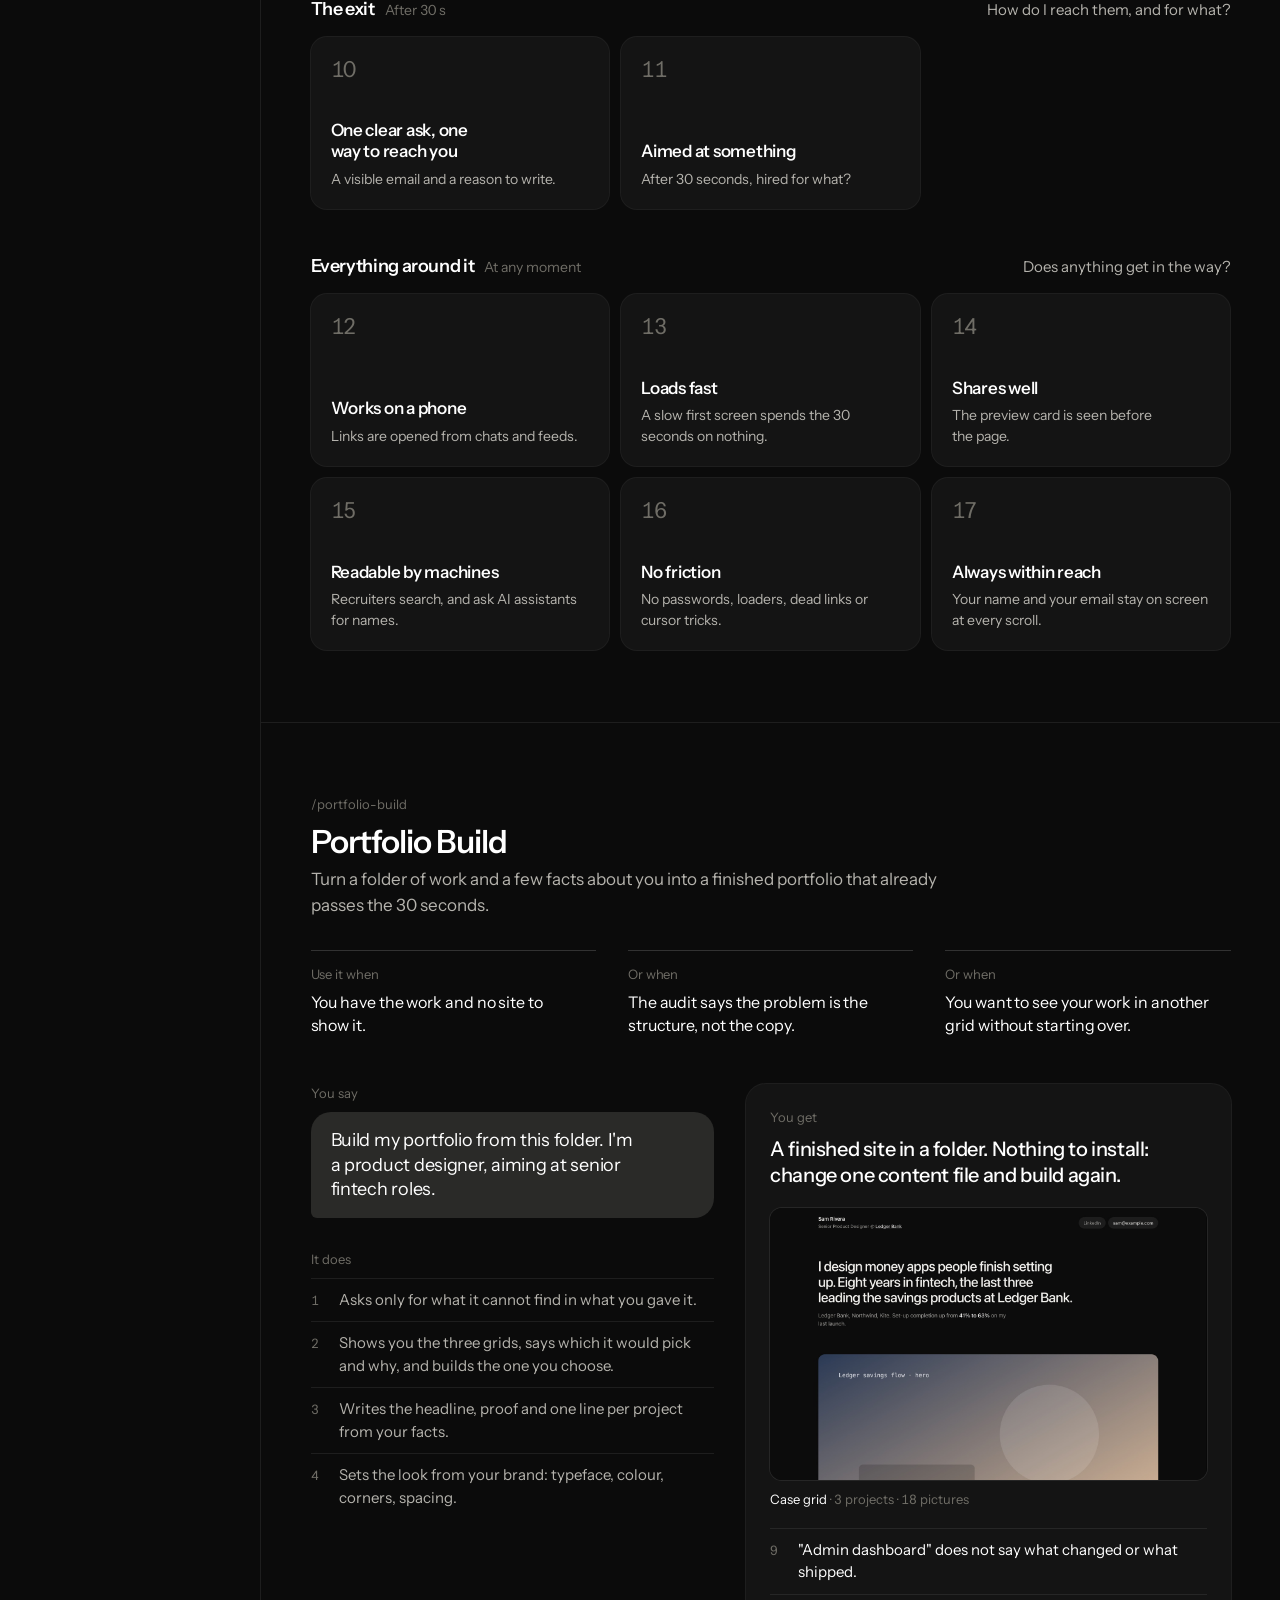
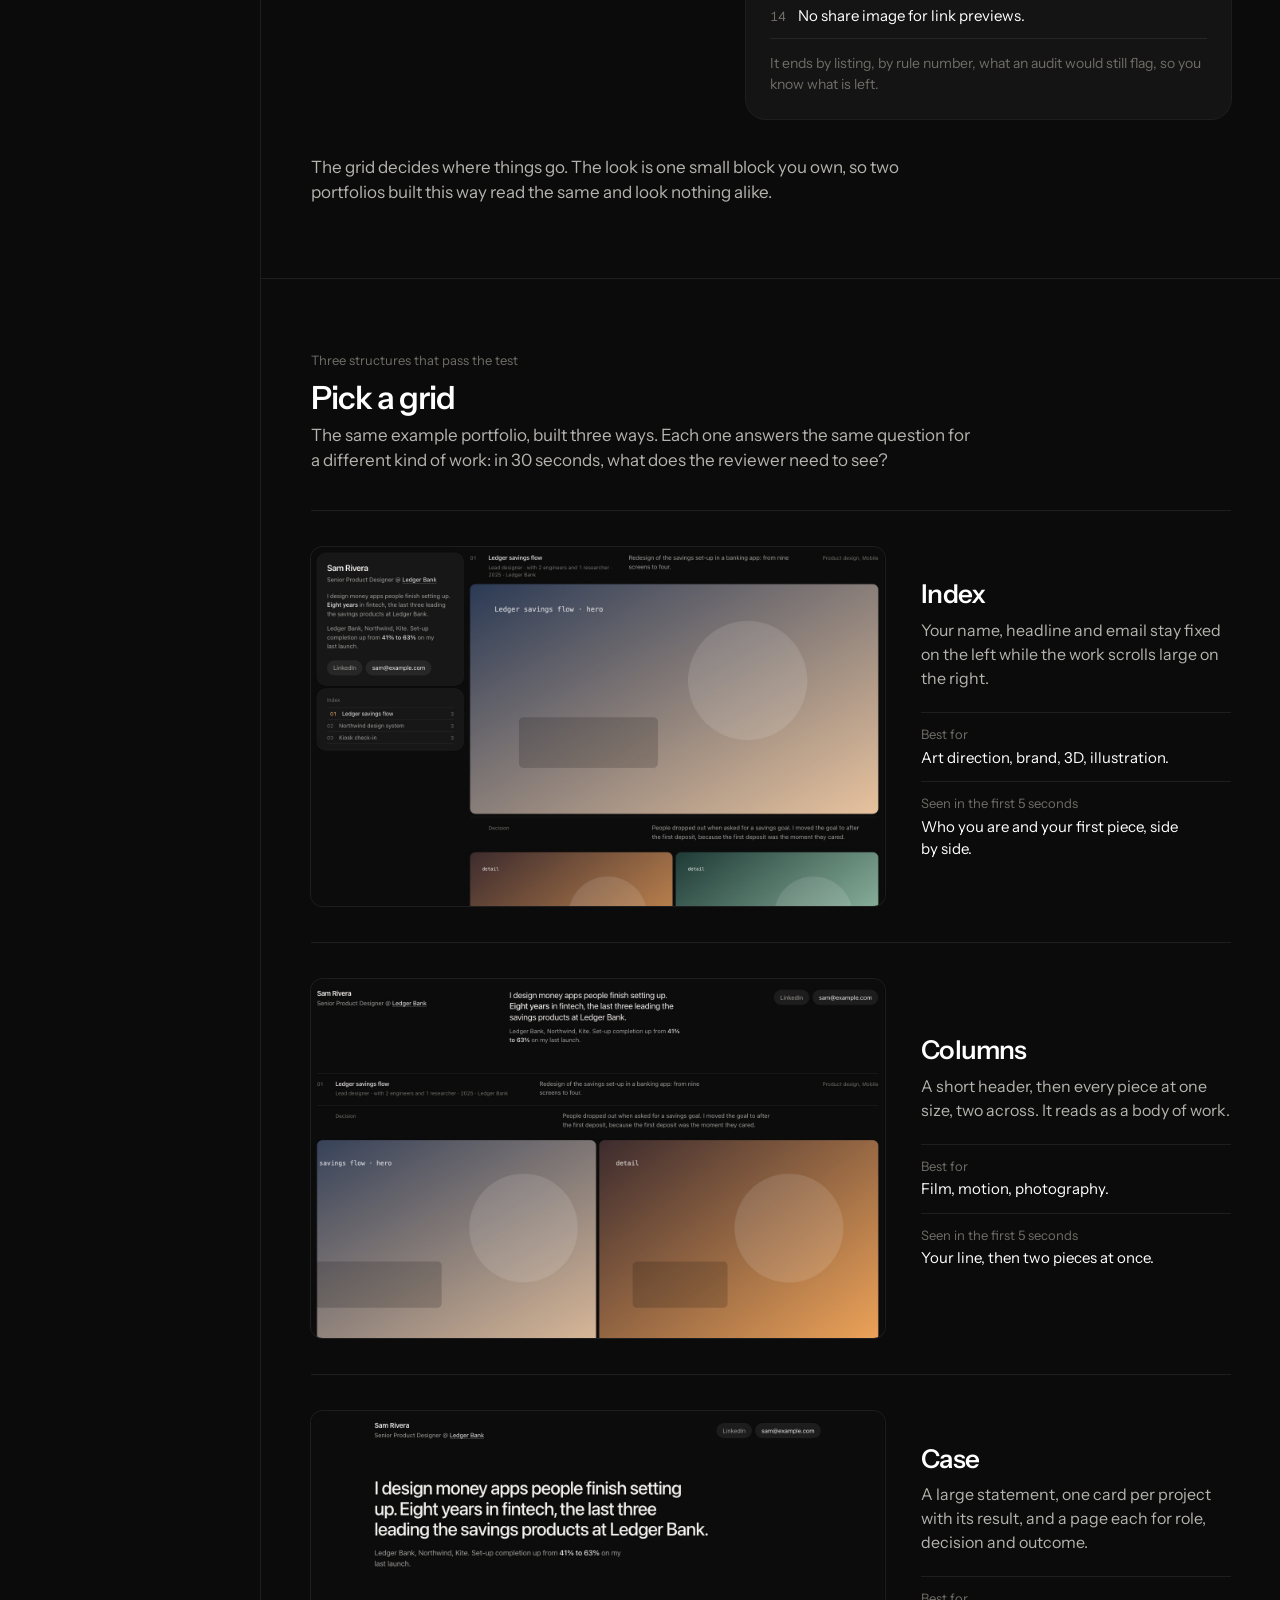
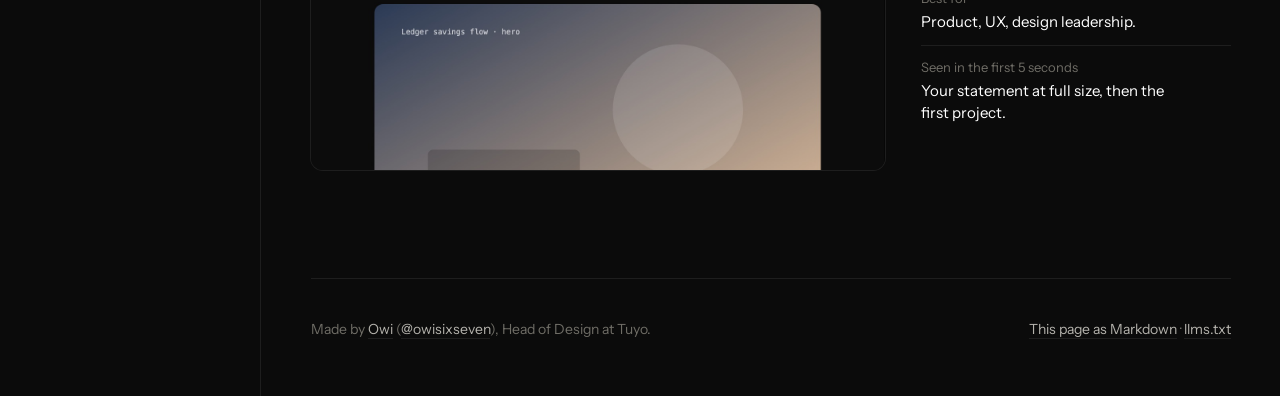
==== commit 9eb72322: "Footer: drop the credit line Co-Authored-By: Claude Fable 5.2 <noreply@anthropic.com>" ====
--- a/site/index.html
+++ b/site/index.html
@@ -474,7 +474,6 @@
     <footer class="foot">
       <span>Made by <a href="https://theartofvisual.com">Owi</a> (<a href="https://x.com/owisixseven">@owisixseven</a>), Head of Design at Tuyo.</span>
       <span><a href="/index.md">This page as Markdown</a> · <a href="/llms.txt">llms.txt</a></span>
-      <span>Several rules build on <a href="https://x.com/_kejk">Karl's</a> writing on portfolios.</span>
     </footer>
   </div>
 </main>
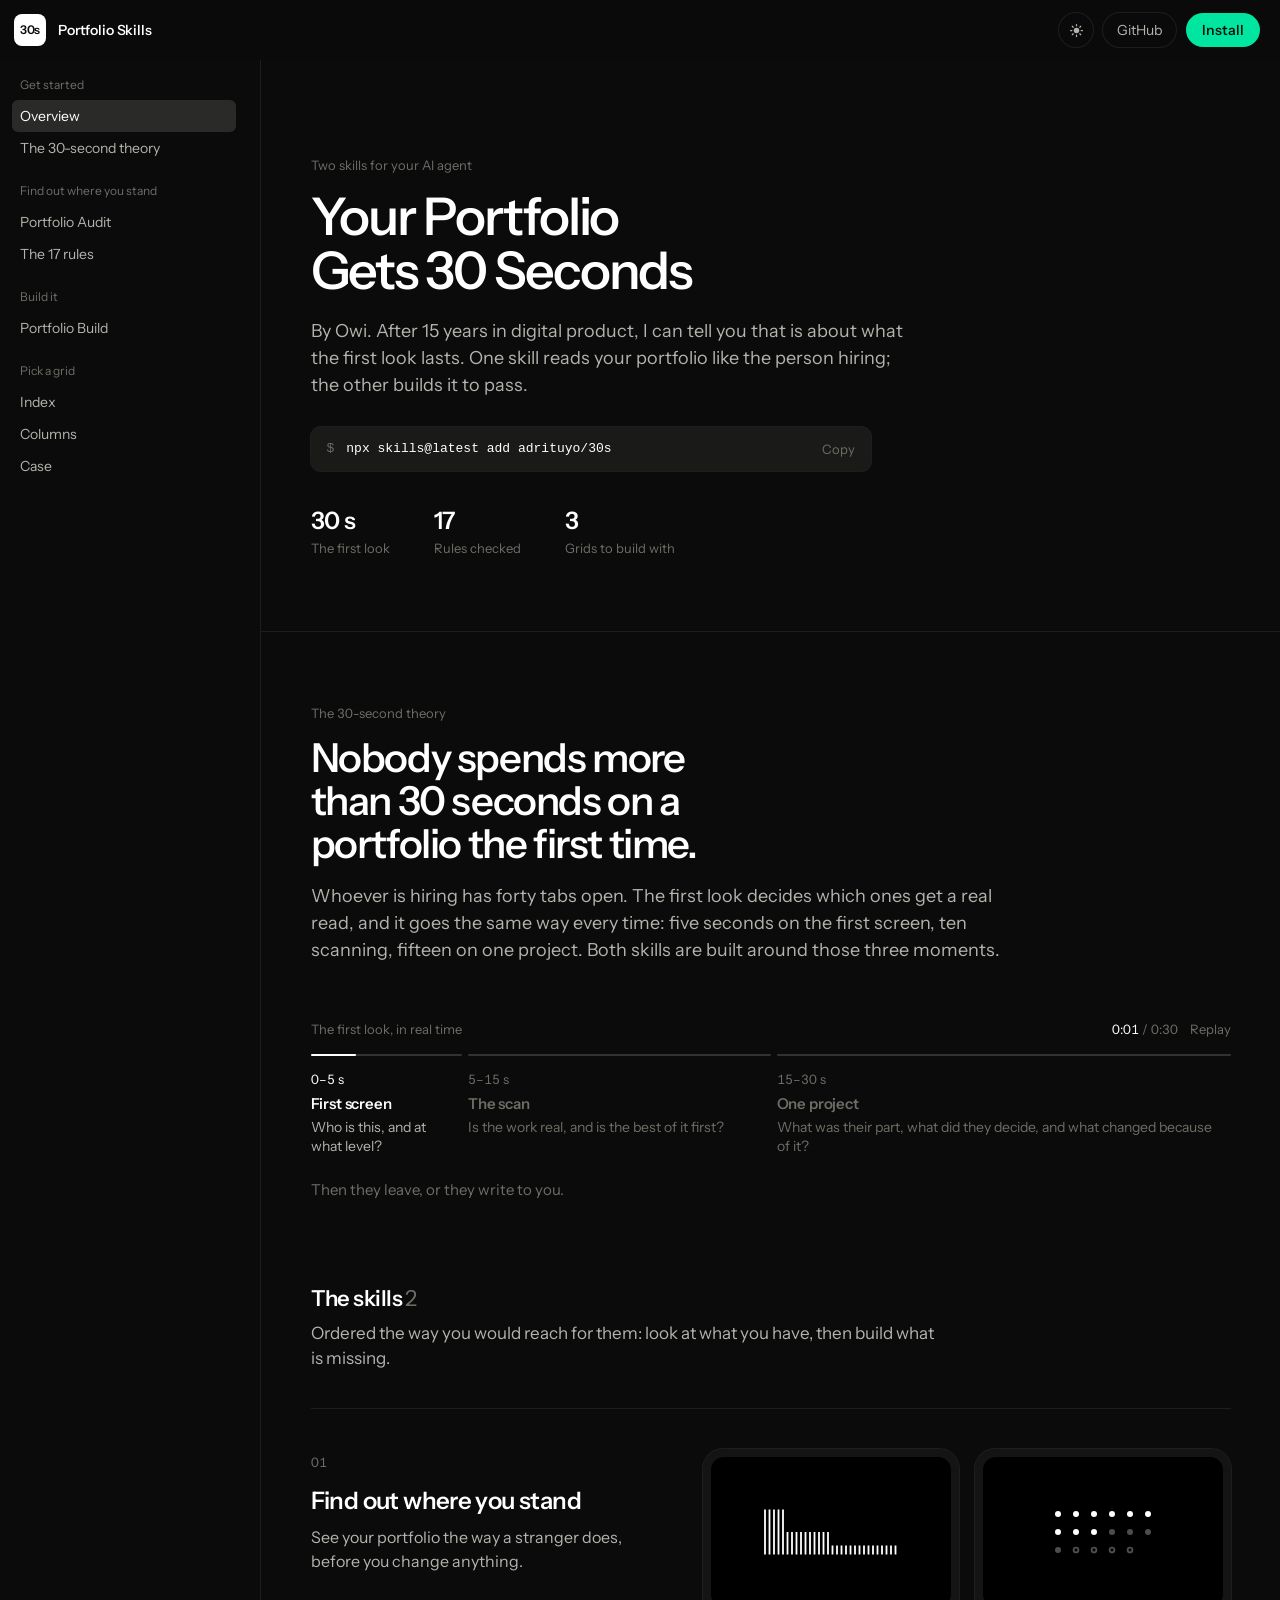
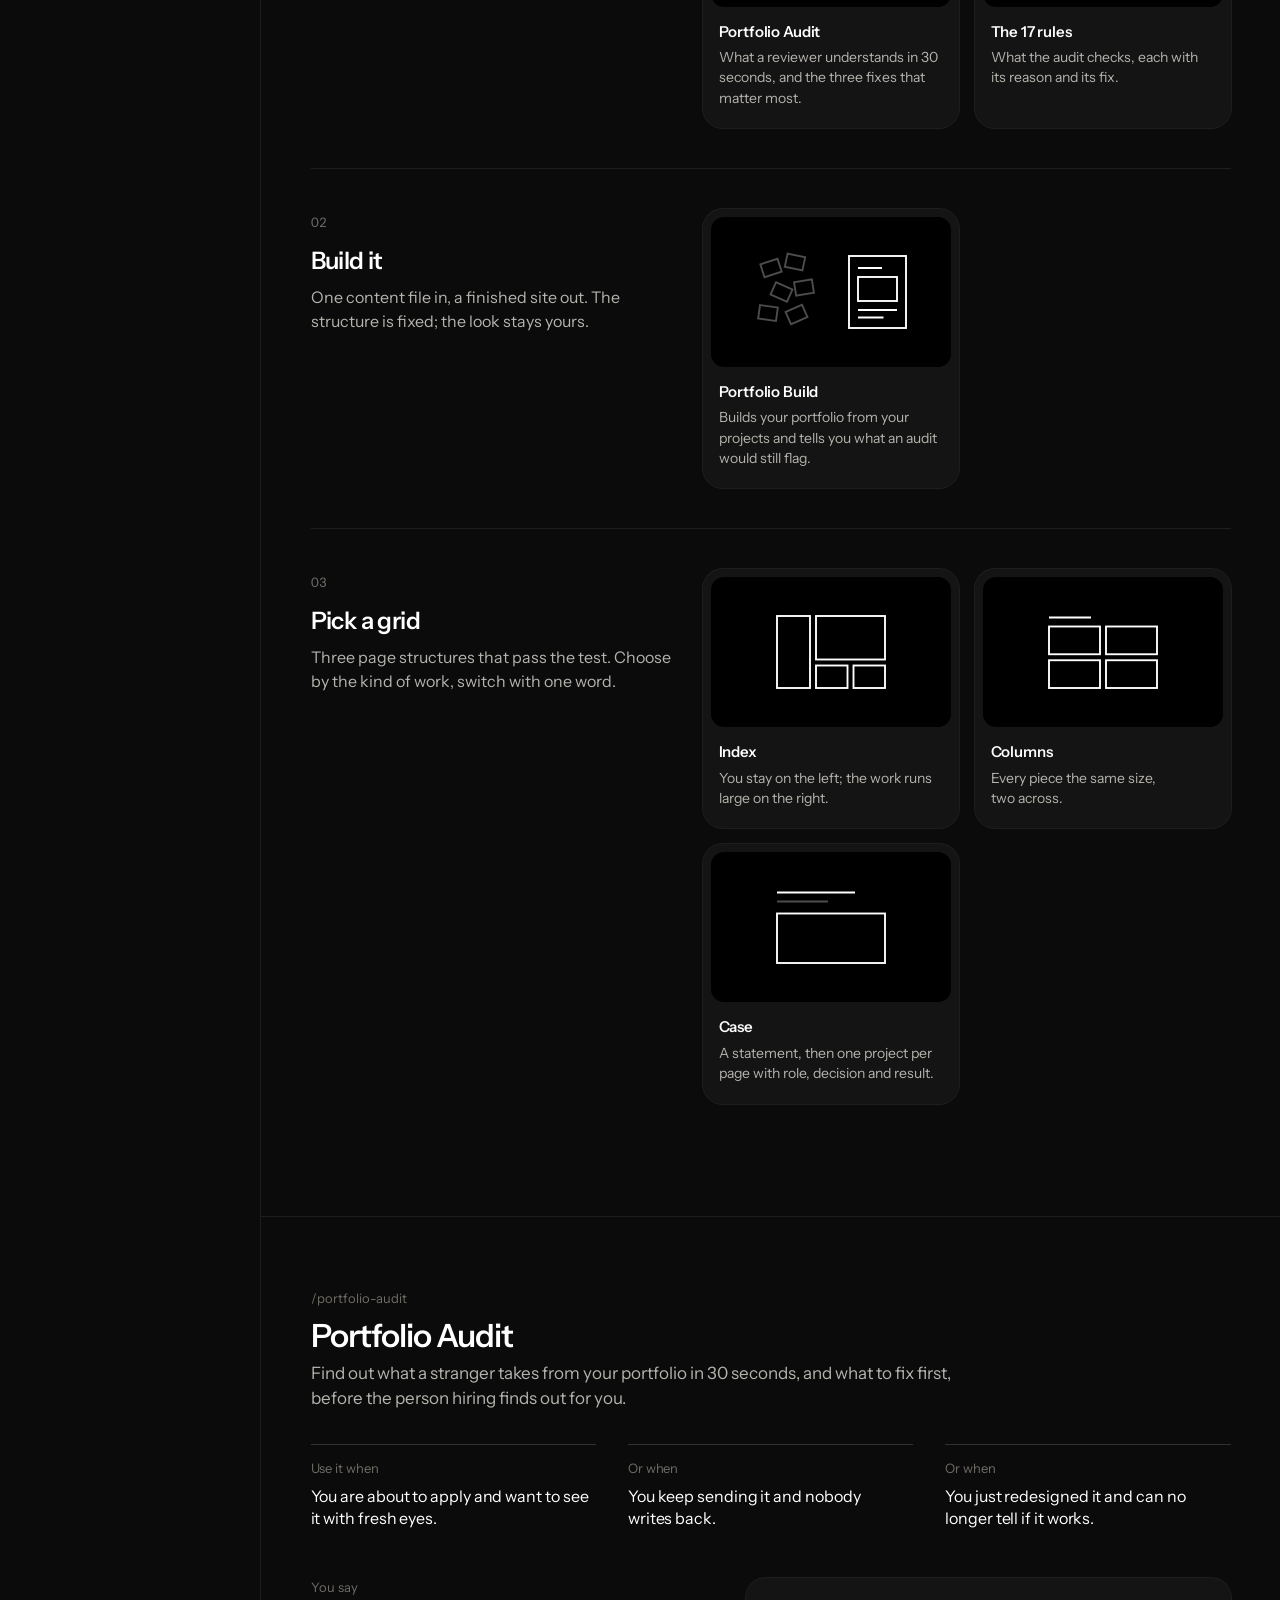
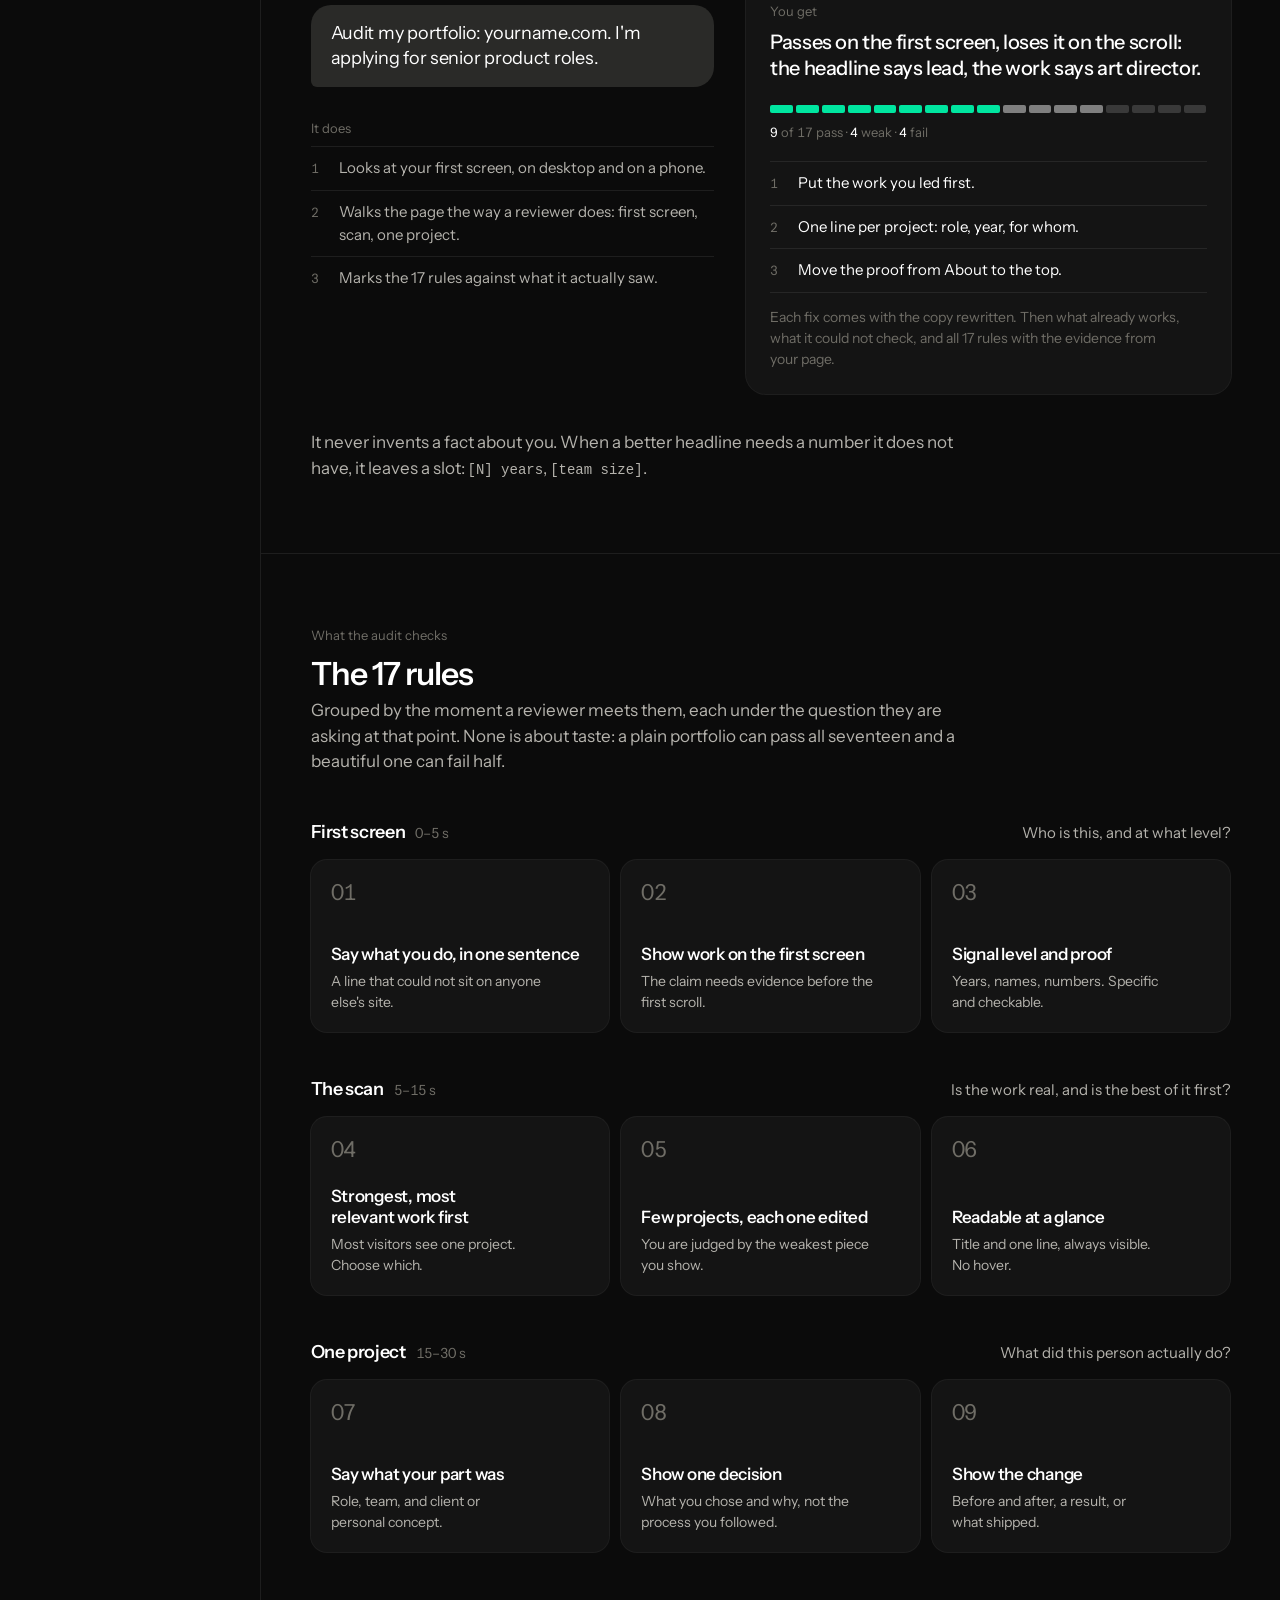
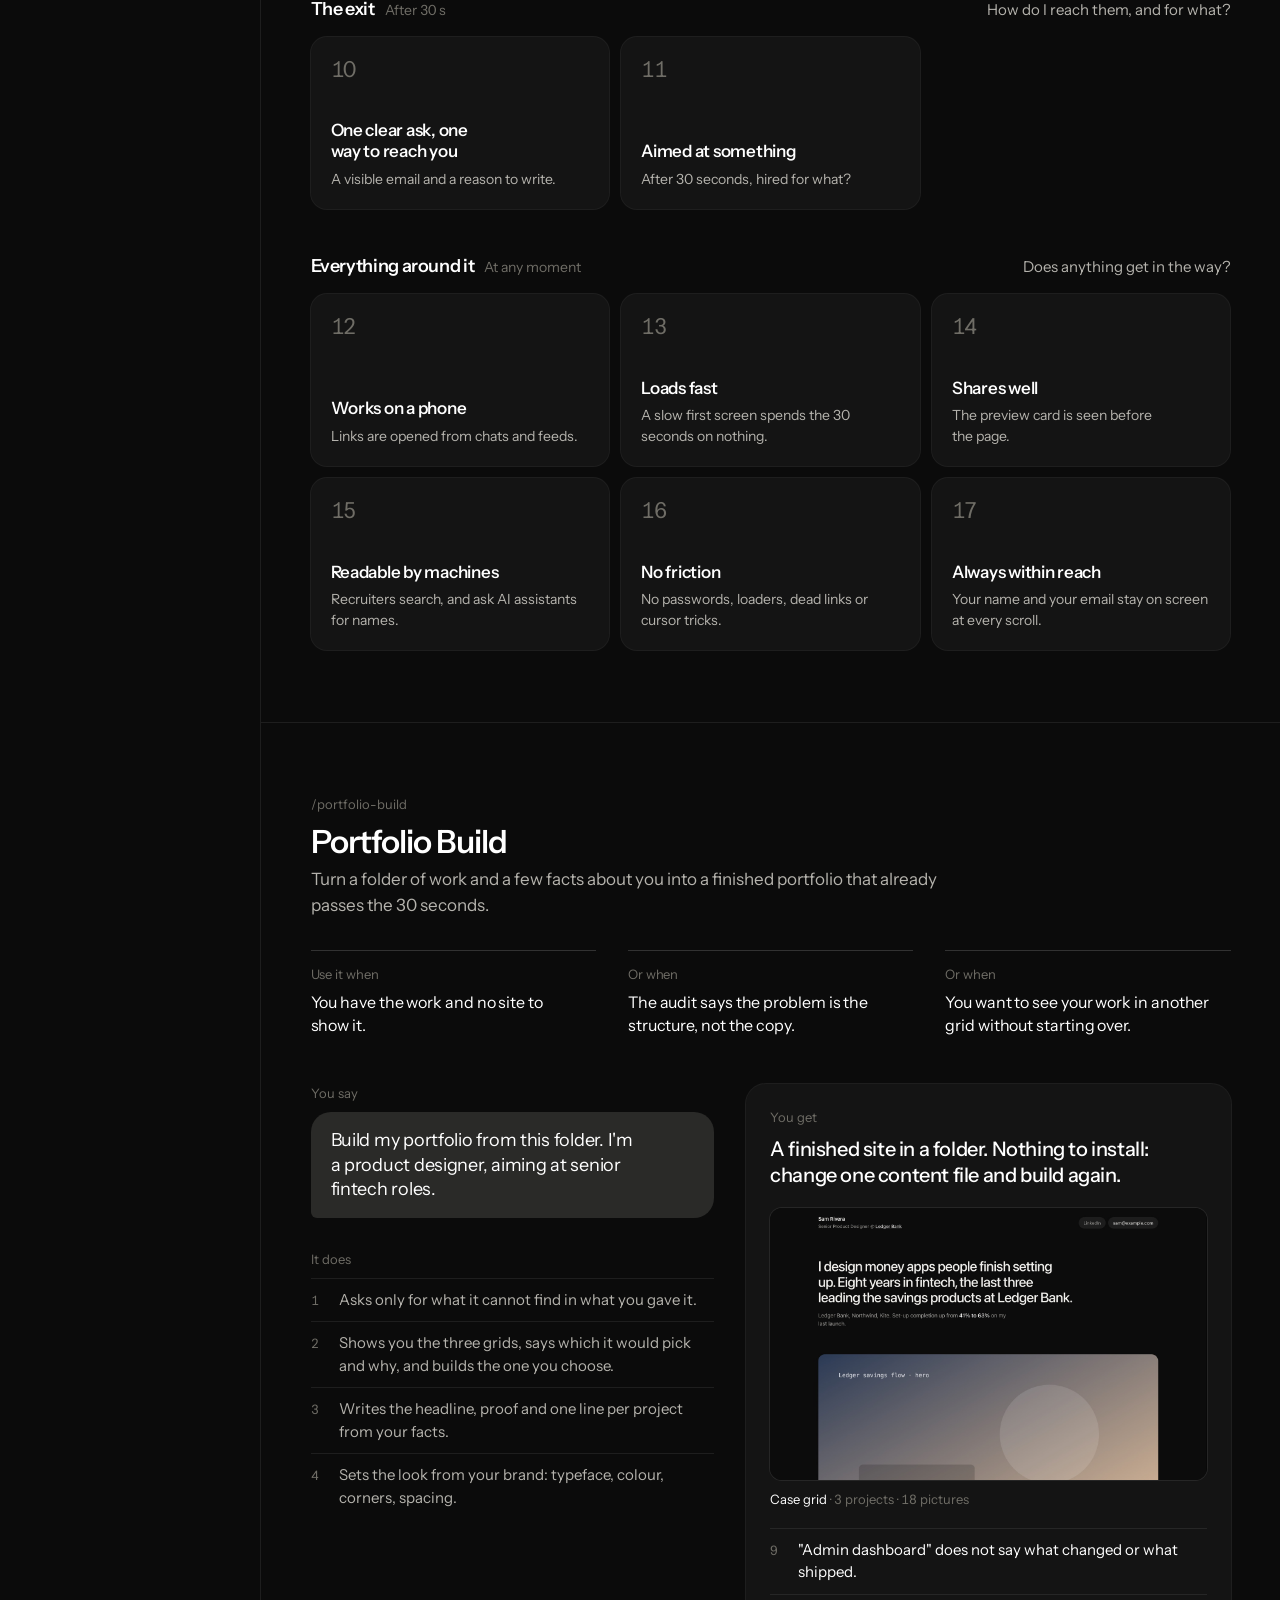
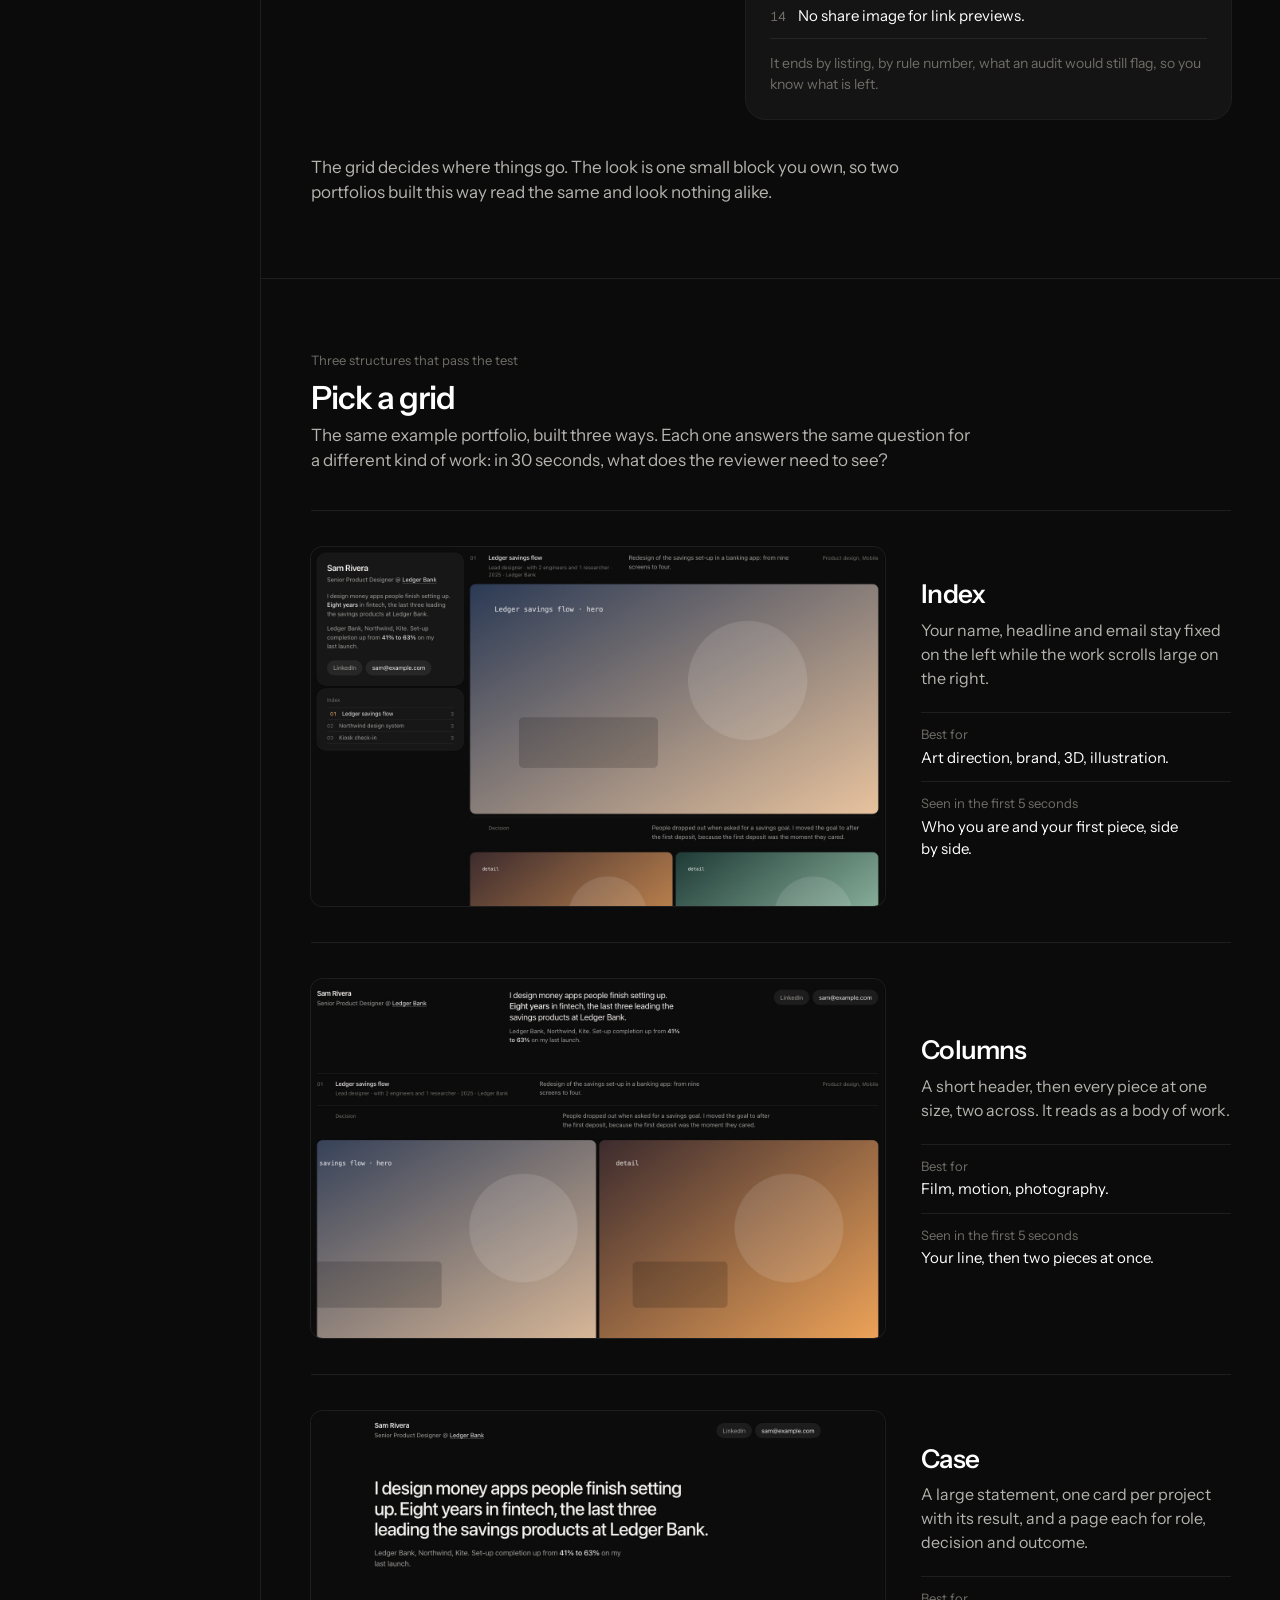
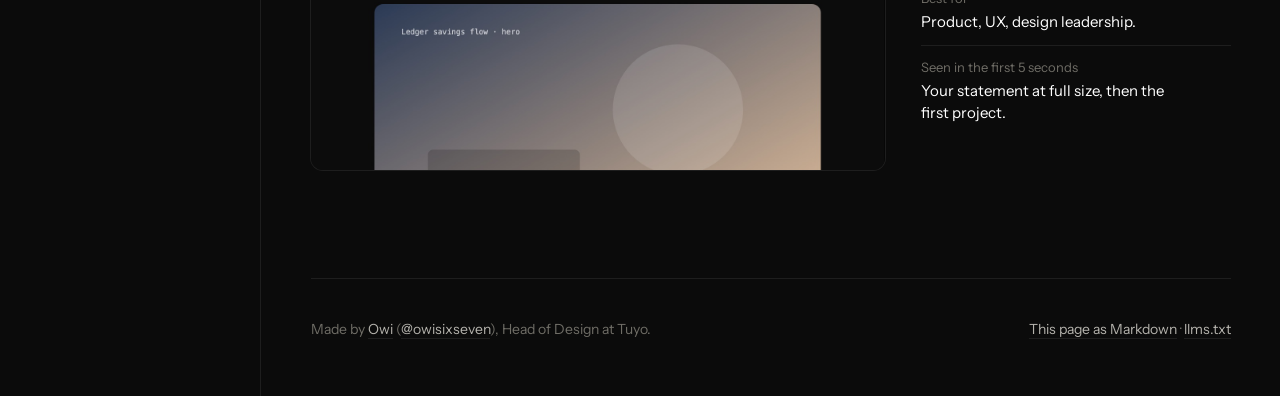
==== commit 9a2bf9e0: "Repository renamed to adrituyo/30s: install command and links Co-Authored-By: Claude Fable 5.2 <nore" ====
--- a/site/index.html
+++ b/site/index.html
@@ -30,7 +30,7 @@
 <link rel="me" href="https://x.com/owisixseven">
 <link rel="alternate" type="text/markdown" href="https://30s.design/index.md" title="This page as Markdown">
 <link rel="sitemap" type="application/xml" href="/sitemap.xml">
-<script type="application/ld+json">{"@context": "https://schema.org", "@graph": [{"@type": "WebSite", "@id": "https://30s.design/#site", "url": "https://30s.design/", "name": "Portfolio Skills", "alternateName": "30s.design", "inLanguage": "en", "publisher": {"@id": "https://theartofvisual.com/#owi"}}, {"@type": "WebPage", "@id": "https://30s.design/#page", "url": "https://30s.design/", "name": "Portfolio Skills — Your portfolio gets 30 seconds", "description": "Two agent skills for designers: audit your portfolio the way a reviewer reads it in 30 seconds, and build one that passes. 17 rules, 3 grids. By Owi.", "inLanguage": "en", "isPartOf": {"@id": "https://30s.design/#site"}, "about": {"@id": "https://30s.design/#skills"}, "author": {"@id": "https://theartofvisual.com/#owi"}, "primaryImageOfPage": {"@type": "ImageObject", "url": "https://30s.design/og.jpg", "width": 1200, "height": 630}, "datePublished": "2026-11-18", "dateModified": "2026-11-18"}, {"@type": "SoftwareSourceCode", "@id": "https://30s.design/#skills", "name": "Portfolio Skills", "description": "Two agent skills for design portfolios: Portfolio Audit, a 30-second audit against 17 rules, and Portfolio Build, which builds a portfolio in one of three grids.", "url": "https://30s.design/", "codeRepository": "https://github.com/adrituyo/portfolio-skills", "license": "https://opensource.org/license/mit", "programmingLanguage": "Python", "runtimePlatform": "AI agents that load skills", "isAccessibleForFree": true, "author": {"@id": "https://theartofvisual.com/#owi"}, "keywords": "design portfolio, portfolio audit, portfolio review, agent skills, Claude skills, 30-second test"}, {"@type": "ItemList", "@id": "https://30s.design/#rules", "name": "The 17 rules of the 30-second portfolio audit", "numberOfItems": 17, "itemListElement": [{"@type": "ListItem", "position": 1, "name": "Say what you do, in one sentence", "description": "A line that could not sit on anyone else's site."}, {"@type": "ListItem", "position": 2, "name": "Show work on the first screen", "description": "The claim needs evidence before the first scroll."}, {"@type": "ListItem", "position": 3, "name": "Signal level and proof", "description": "Years, names, numbers. Specific and checkable."}, {"@type": "ListItem", "position": 4, "name": "Strongest, most relevant work first", "description": "Most visitors see one project. Choose which."}, {"@type": "ListItem", "position": 5, "name": "Few projects, each one edited", "description": "You are judged by the weakest piece you show."}, {"@type": "ListItem", "position": 6, "name": "Readable at a glance", "description": "Title and one line, always visible. No hover."}, {"@type": "ListItem", "position": 7, "name": "Say what your part was", "description": "Role, team, and client or personal concept."}, {"@type": "ListItem", "position": 8, "name": "Show one decision", "description": "What you chose and why, not the process you followed."}, {"@type": "ListItem", "position": 9, "name": "Show the change", "description": "Before and after, a result, or what shipped."}, {"@type": "ListItem", "position": 10, "name": "One clear ask, one way to reach you", "description": "A visible email and a reason to write."}, {"@type": "ListItem", "position": 11, "name": "Aimed at something", "description": "After 30 seconds, hired for what?"}, {"@type": "ListItem", "position": 12, "name": "Works on a phone", "description": "Links are opened from chats and feeds."}, {"@type": "ListItem", "position": 13, "name": "Loads fast", "description": "A slow first screen spends the 30 seconds on nothing."}, {"@type": "ListItem", "position": 14, "name": "Shares well", "description": "The preview card is seen before the page."}, {"@type": "ListItem", "position": 15, "name": "Readable by machines", "description": "Recruiters search, and ask AI assistants for names."}, {"@type": "ListItem", "position": 16, "name": "No friction", "description": "No passwords, loaders, dead links or cursor tricks."}, {"@type": "ListItem", "position": 17, "name": "Always within reach", "description": "Your name and your email stay on screen at every scroll."}]}, {"@type": "Person", "@id": "https://theartofvisual.com/#owi", "name": "Owi", "alternateName": "Adri Garcia", "jobTitle": "Head of Design", "worksFor": {"@type": "Organization", "name": "Tuyo"}, "url": "https://theartofvisual.com/", "sameAs": ["https://x.com/owisixseven"]}]}</script>
+<script type="application/ld+json">{"@context": "https://schema.org", "@graph": [{"@type": "WebSite", "@id": "https://30s.design/#site", "url": "https://30s.design/", "name": "Portfolio Skills", "alternateName": "30s.design", "inLanguage": "en", "publisher": {"@id": "https://theartofvisual.com/#owi"}}, {"@type": "WebPage", "@id": "https://30s.design/#page", "url": "https://30s.design/", "name": "Portfolio Skills — Your portfolio gets 30 seconds", "description": "Two agent skills for designers: audit your portfolio the way a reviewer reads it in 30 seconds, and build one that passes. 17 rules, 3 grids. By Owi.", "inLanguage": "en", "isPartOf": {"@id": "https://30s.design/#site"}, "about": {"@id": "https://30s.design/#skills"}, "author": {"@id": "https://theartofvisual.com/#owi"}, "primaryImageOfPage": {"@type": "ImageObject", "url": "https://30s.design/og.jpg", "width": 1200, "height": 630}, "datePublished": "2026-11-18", "dateModified": "2026-11-18"}, {"@type": "SoftwareSourceCode", "@id": "https://30s.design/#skills", "name": "Portfolio Skills", "description": "Two agent skills for design portfolios: Portfolio Audit, a 30-second audit against 17 rules, and Portfolio Build, which builds a portfolio in one of three grids.", "url": "https://30s.design/", "codeRepository": "https://github.com/adrituyo/30s", "license": "https://opensource.org/license/mit", "programmingLanguage": "Python", "runtimePlatform": "AI agents that load skills", "isAccessibleForFree": true, "author": {"@id": "https://theartofvisual.com/#owi"}, "keywords": "design portfolio, portfolio audit, portfolio review, agent skills, Claude skills, 30-second test"}, {"@type": "ItemList", "@id": "https://30s.design/#rules", "name": "The 17 rules of the 30-second portfolio audit", "numberOfItems": 17, "itemListElement": [{"@type": "ListItem", "position": 1, "name": "Say what you do, in one sentence", "description": "A line that could not sit on anyone else's site."}, {"@type": "ListItem", "position": 2, "name": "Show work on the first screen", "description": "The claim needs evidence before the first scroll."}, {"@type": "ListItem", "position": 3, "name": "Signal level and proof", "description": "Years, names, numbers. Specific and checkable."}, {"@type": "ListItem", "position": 4, "name": "Strongest, most relevant work first", "description": "Most visitors see one project. Choose which."}, {"@type": "ListItem", "position": 5, "name": "Few projects, each one edited", "description": "You are judged by the weakest piece you show."}, {"@type": "ListItem", "position": 6, "name": "Readable at a glance", "description": "Title and one line, always visible. No hover."}, {"@type": "ListItem", "position": 7, "name": "Say what your part was", "description": "Role, team, and client or personal concept."}, {"@type": "ListItem", "position": 8, "name": "Show one decision", "description": "What you chose and why, not the process you followed."}, {"@type": "ListItem", "position": 9, "name": "Show the change", "description": "Before and after, a result, or what shipped."}, {"@type": "ListItem", "position": 10, "name": "One clear ask, one way to reach you", "description": "A visible email and a reason to write."}, {"@type": "ListItem", "position": 11, "name": "Aimed at something", "description": "After 30 seconds, hired for what?"}, {"@type": "ListItem", "position": 12, "name": "Works on a phone", "description": "Links are opened from chats and feeds."}, {"@type": "ListItem", "position": 13, "name": "Loads fast", "description": "A slow first screen spends the 30 seconds on nothing."}, {"@type": "ListItem", "position": 14, "name": "Shares well", "description": "The preview card is seen before the page."}, {"@type": "ListItem", "position": 15, "name": "Readable by machines", "description": "Recruiters search, and ask AI assistants for names."}, {"@type": "ListItem", "position": 16, "name": "No friction", "description": "No passwords, loaders, dead links or cursor tricks."}, {"@type": "ListItem", "position": 17, "name": "Always within reach", "description": "Your name and your email stay on screen at every scroll."}]}, {"@type": "Person", "@id": "https://theartofvisual.com/#owi", "name": "Owi", "alternateName": "Adri Garcia", "jobTitle": "Head of Design", "worksFor": {"@type": "Organization", "name": "Tuyo"}, "url": "https://theartofvisual.com/", "sameAs": ["https://x.com/owisixseven"]}]}</script>
 <script>try { if (localStorage.getItem('theme') === 'light') document.documentElement.dataset.theme = 'light'; } catch (e) {}</script>
 <link rel="preconnect" href="https://fonts.googleapis.com">
 <link rel="preconnect" href="https://fonts.gstatic.com" crossorigin>
@@ -245,7 +245,7 @@
   <span class="name">Portfolio Skills</span>
   <span class="sp"></span>
   <button class="ib" id="theme" aria-label="Switch between light and dark"><svg width="15" height="15" viewBox="0 0 24 24" aria-hidden="true"><circle cx="12" cy="12" r="4.4" fill="currentColor"/><path stroke="currentColor" stroke-width="2" stroke-linecap="round" d="M12 2.500v2M12 19.500v2M2.500 12h2M19.500 12h2M5.300 5.300l1.400 1.400M17.300 17.300l1.400 1.400M5.300 18.700l1.400-1.400M17.300 6.700l1.400-1.400"/></svg></button>
-  <a class="ghost" href="https://github.com/adrituyo/portfolio-skills" data-repo>GitHub</a>
+  <a class="ghost" href="https://github.com/adrituyo/30s" data-repo>GitHub</a>
   <a class="cta" href="#install">Install</a>
 </header>
 
@@ -270,7 +270,7 @@
       <p class="mono">Two skills for your AI agent</p>
       <h1>Your Portfolio Gets 30 Seconds</h1>
       <p class="sub">By Owi. After 15 years in digital product, I can tell you that is about what the first look lasts. One skill reads your portfolio like the person hiring; the other builds it to pass.</p>
-      <div class="cmd" id="install"><i>$</i><code>npx skills@latest add adrituyo/portfolio-skills</code><button type="button" data-copy="npx skills@latest add adrituyo/portfolio-skills">Copy</button></div>
+      <div class="cmd" id="install"><i>$</i><code>npx skills@latest add adrituyo/30s</code><button type="button" data-copy="npx skills@latest add adrituyo/30s">Copy</button></div>
       <div class="stats">
         <div><b>30 s</b><span class="mono">The first look</span></div>
         <div><b>17</b><span class="mono">Rules checked</span></div>
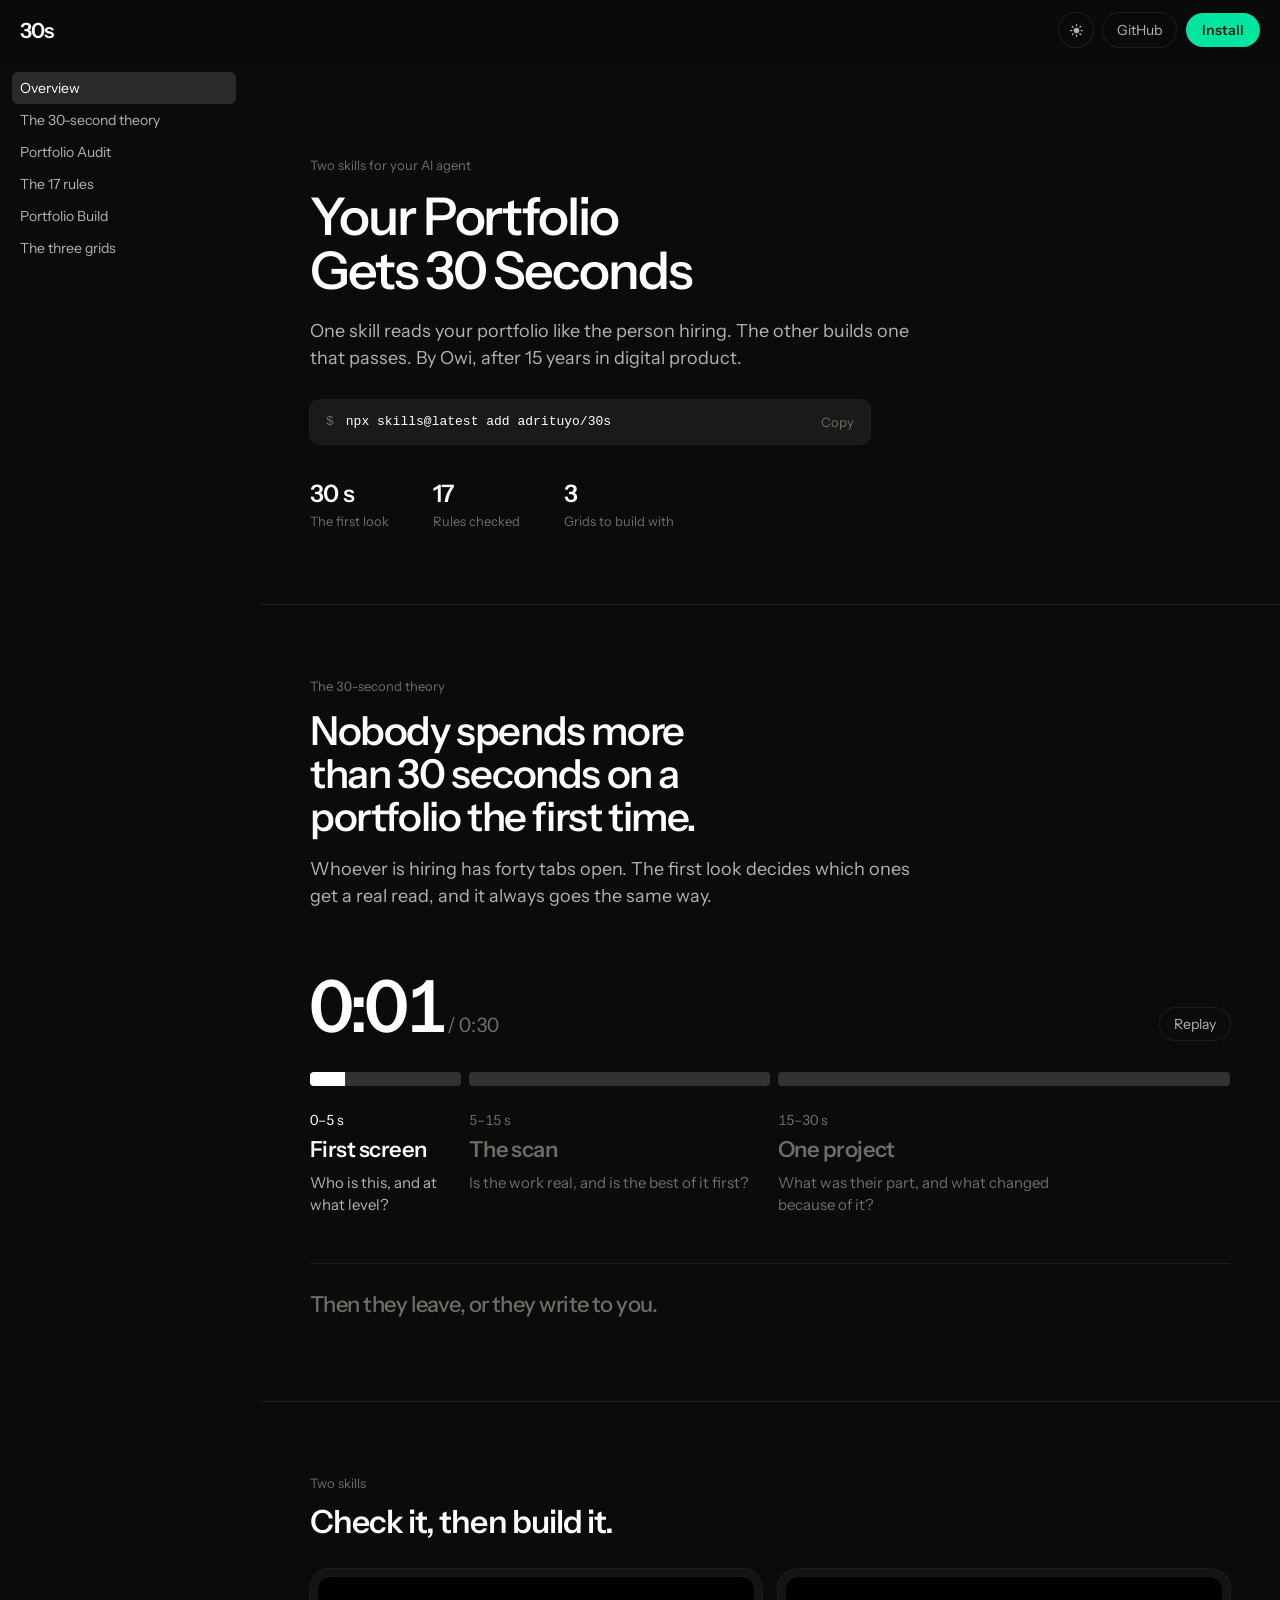
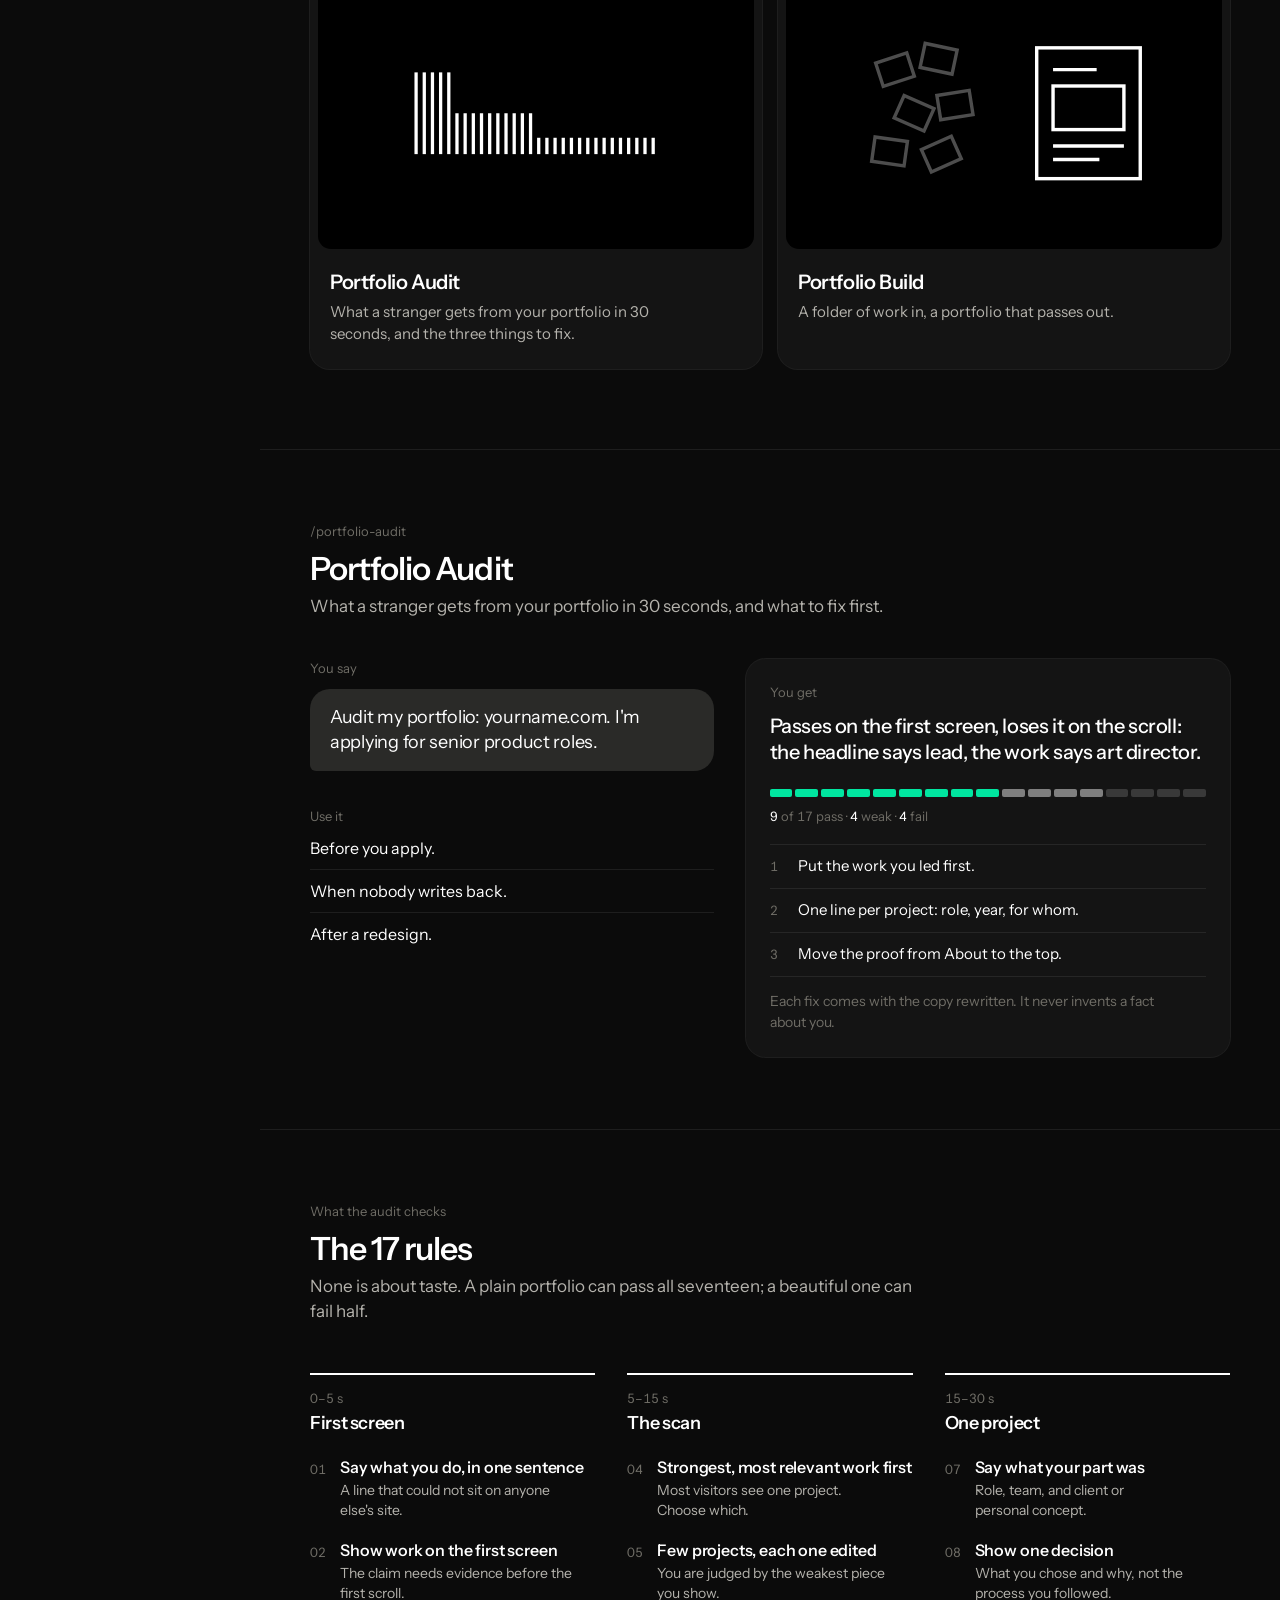
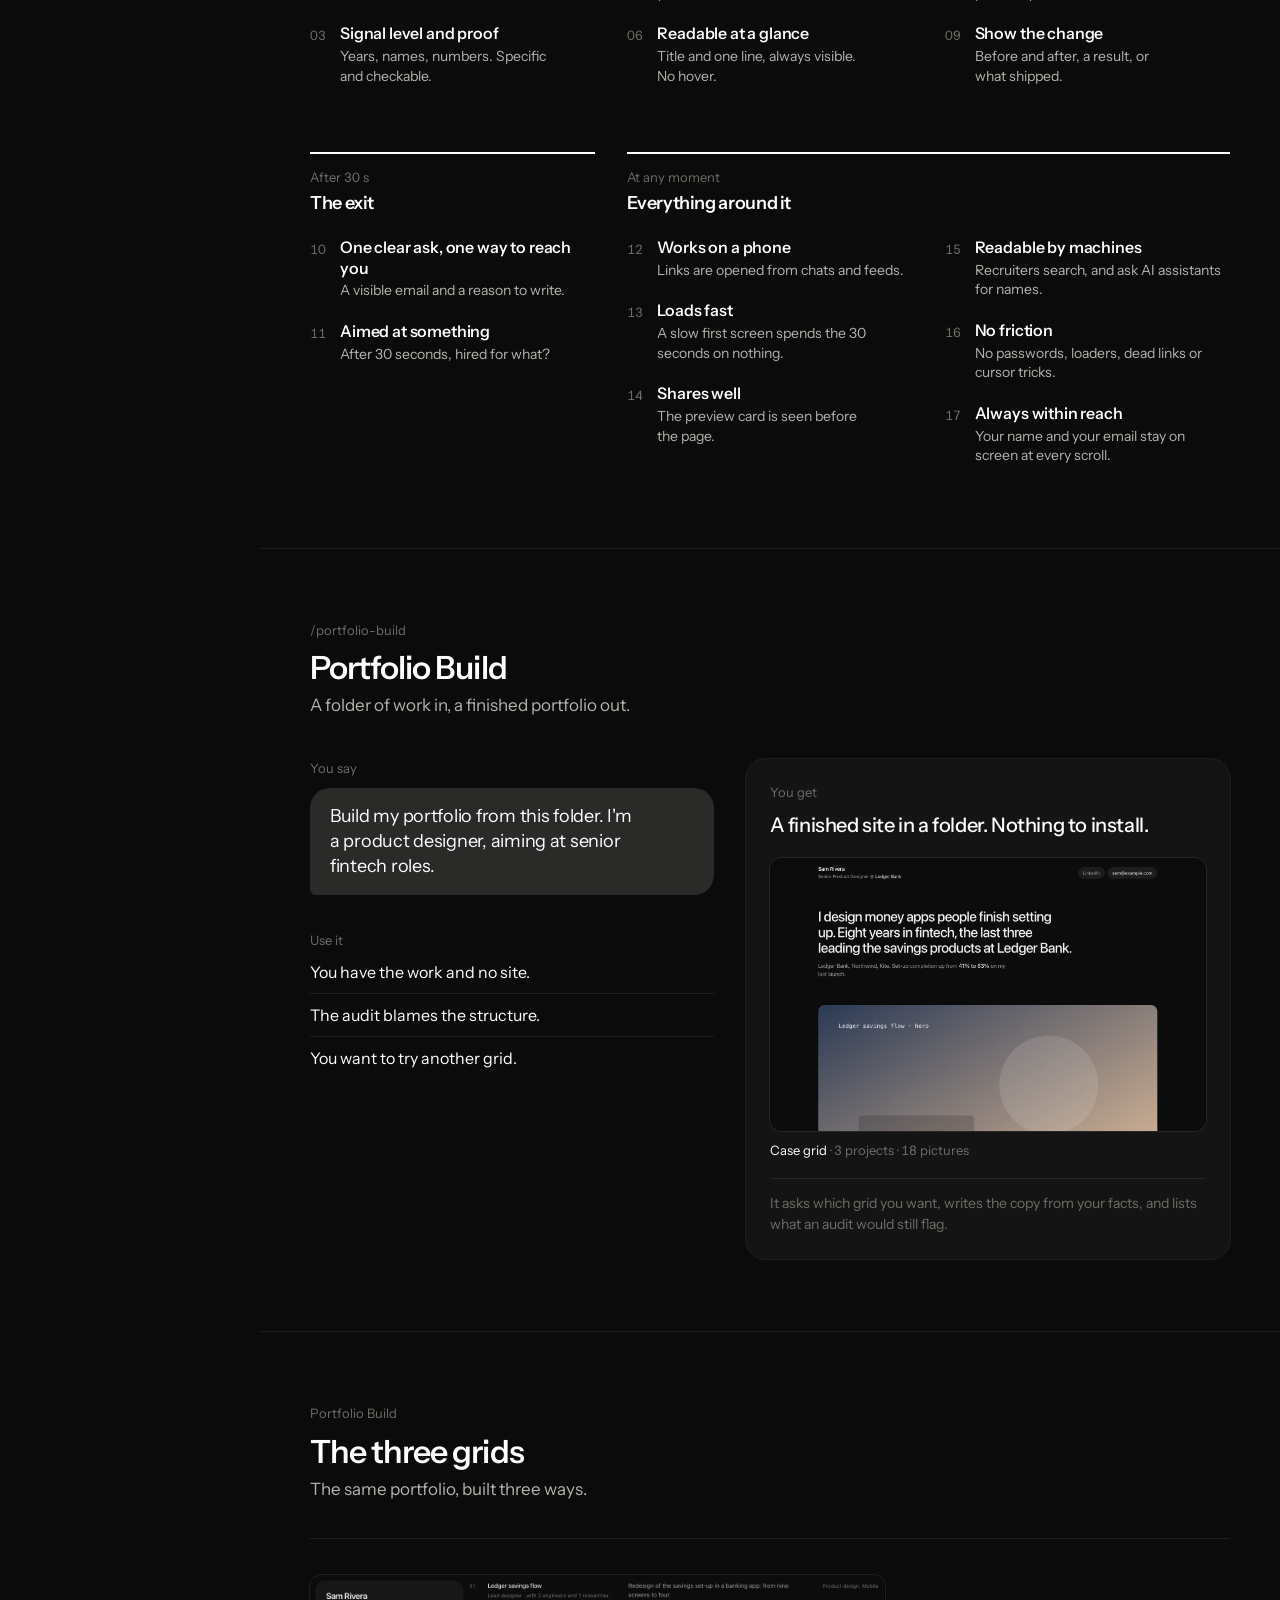
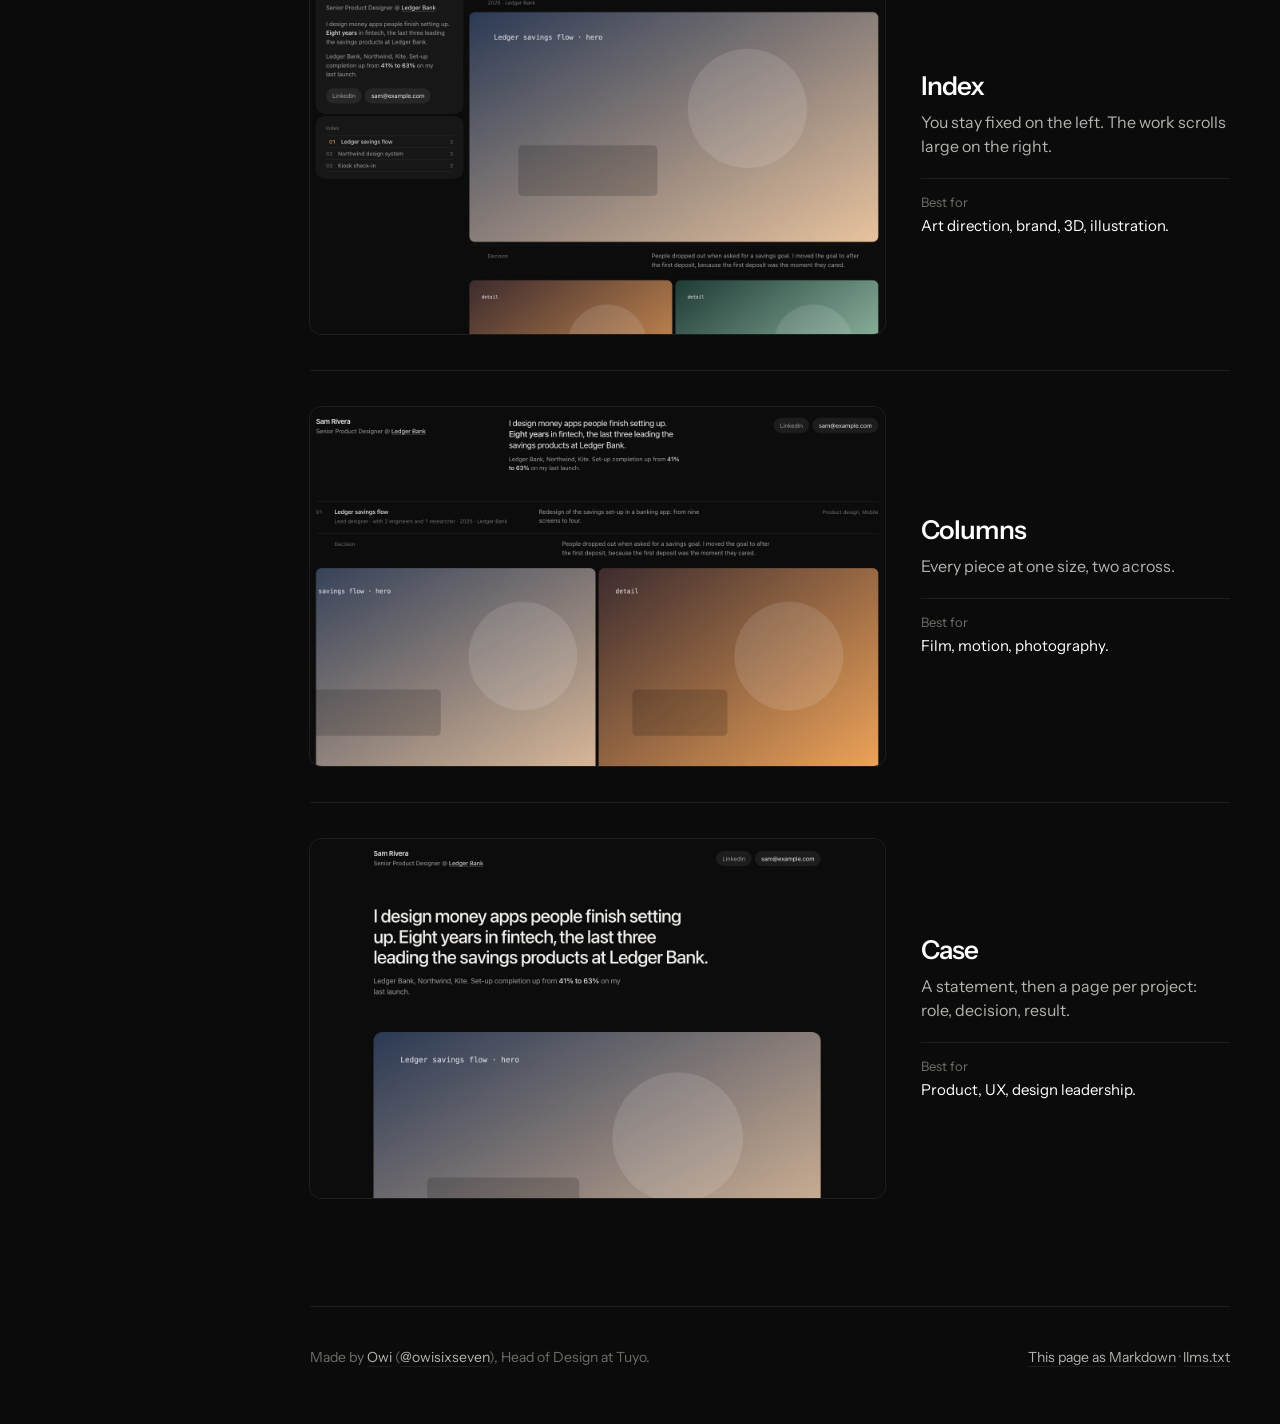
==== commit a34a4394: "Page: less copy, solid 30-second clock, rules without boxes, plain 30s wordmark, no vertical rule Co" ====
--- a/site/index.html
+++ b/site/index.html
@@ -64,8 +64,7 @@
 
 /* ── Top bar ── */
 .bar { position: fixed; inset: 0 0 auto 0; height: 60px; z-index: 10; display: flex; align-items: center; gap: 10px; padding: 0 20px 0 14px; background: color-mix(in srgb, var(--bg) 86%, transparent); backdrop-filter: blur(12px); -webkit-backdrop-filter: blur(12px); }
-.logo { width: 32px; height: 32px; border-radius: 8px; display: grid; place-items: center; background: var(--fg); color: var(--bg); font: 600 12px/1 var(--sans); letter-spacing: -.03em; }
-.bar .name { font-size: 14px; font-weight: 550; letter-spacing: -.01em; margin-left: 2px; }
+.logo { padding: 0 6px; font-size: 21px; font-weight: 600; letter-spacing: -.045em; line-height: 1; }
 .bar .sp { flex: 1; }
 .ib { width: 34px; height: 34px; border-radius: 50%; display: grid; place-items: center; color: var(--mut); box-shadow: 0 0 0 1px var(--ring); transition: color .2s, background .2s; }
 .ib:hover { color: var(--fg); background: var(--active); }
@@ -77,14 +76,12 @@
 
 /* ── Sidebar ── */
 .side { position: fixed; top: 60px; bottom: 0; left: 0; width: var(--side); padding: 12px 24px 24px 12px; overflow-y: auto; scrollbar-width: thin; }
-.side p { font-size: 12px; color: var(--dim); padding: 0 8px; margin: 18px 0 6px; }
-.side p:first-child { margin-top: 4px; }
 .side a { display: flex; align-items: center; height: 32px; padding: 0 8px; border-radius: 6px; font-size: 14px; color: var(--mut); transition: color .15s, background .15s; }
 .side a:hover { color: var(--fg); }
 .side a.on { color: var(--fg); background: var(--active); }
 
 /* ── Page ── */
-main { margin-left: var(--side); border-left: 1px solid var(--line); min-height: 100vh; padding: 60px 0 0; }
+main { margin-left: var(--side); min-height: 100vh; padding: 60px 0 0; }
 .wrap { max-width: 984px; margin: 0 auto; padding: 0 32px; }
 .hero { position: relative; padding: 96px 0 72px; }
 .hero .wrap { position: relative; }
@@ -98,37 +95,33 @@
 .stats { display: flex; gap: 44px; margin-top: 36px; }
 .stats b { display: block; font-size: 24px; font-weight: 575; letter-spacing: -.025em; line-height: 1.2; }
 
-/* The 30 seconds: three lines, as long as each moment lasts, that fill in real time */
-.tl { margin-top: 56px; }
-.tl-top { display: flex; justify-content: space-between; align-items: baseline; gap: 12px; font-size: 13px; color: var(--dim); font-variant-numeric: tabular-nums; }
-.tl-top b { font-weight: 400; color: var(--fg); }
-.tl-top button { margin-left: 12px; font-size: 13px; color: var(--dim); transition: color .15s; }
-.tl-top button:hover { color: var(--fg); }
-.tl-ph { display: grid; grid-template-columns: 5fr 10fr 15fr; gap: 6px; margin-top: 14px; }
-.tl-ph li { --q: 0; min-width: 0; padding-right: 12px; color: var(--dim); transition: color .4s var(--ease); }
-.tl-ph i { display: block; position: relative; height: 2px; margin: 0 -12px 14px 0; border-radius: 2px; overflow: hidden; background: var(--track); }
+/* The 30 seconds: a large clock and three solid bars, as long as each moment lasts, that fill in real time */
+.tl { margin-top: 64px; }
+.tl-top { display: flex; justify-content: space-between; align-items: flex-end; gap: 16px; }
+.tl-clock { font-variant-numeric: tabular-nums; color: var(--dim); font-size: 20px; letter-spacing: -.02em; }
+.tl-clock b { font-size: 72px; line-height: .9; font-weight: 550; letter-spacing: -.05em; color: var(--fg); }
+.tl-top button { height: 32px; padding: 0 14px; border-radius: 100px; font-size: 14px; color: var(--mut); box-shadow: 0 0 0 1px var(--ring); transition: color .2s, background .2s; }
+.tl-top button:hover { color: var(--fg); background: var(--active); }
+.tl-ph { display: grid; grid-template-columns: 5fr 10fr 15fr; gap: 8px; margin-top: 32px; }
+.tl-ph li { --q: 0; min-width: 0; padding-right: 20px; color: var(--dim); transition: color .4s var(--ease); }
+.tl-ph i { display: block; position: relative; height: 14px; margin: 0 -20px 24px 0; border-radius: 4px; overflow: hidden; background: var(--track); }
 .tl-ph i::after { content: ""; position: absolute; inset: 0; background: var(--fg); transform-origin: 0 50%; transform: scaleX(var(--q)); }
-.tl-ph span { display: block; font-size: 13px; font-variant-numeric: tabular-nums; }
-.tl-ph b { display: block; margin-top: 4px; font-size: 15px; font-weight: 575; letter-spacing: -.01em; }
-.tl-ph p { margin-top: 2px; font-size: 14px; line-height: 1.4; text-wrap: pretty; }
+.tl-ph span { display: block; font-size: 14px; font-variant-numeric: tabular-nums; }
+.tl-ph b { display: block; margin-top: 6px; font-size: 22px; line-height: 1.2; font-weight: 575; letter-spacing: -.025em; }
+.tl-ph p { margin-top: 8px; font-size: 15px; line-height: 1.45; max-width: 32ch; text-wrap: pretty; }
 .tl-ph li.done { color: var(--mut); }
 .tl-ph li.now { color: var(--fg); }
 .tl-ph li.now p { color: var(--mut); }
-.tl-end { margin-top: 22px; font-size: 15px; color: var(--dim); transition: color .4s var(--ease); }
+.tl-end { margin-top: 48px; padding-top: 24px; border-top: 1px solid var(--line); font-size: 22px; font-weight: 500; letter-spacing: -.025em; color: var(--dim); transition: color .4s var(--ease); }
 .tl.over .tl-end { color: var(--fg); }
 
 
-.sec { padding: 0 0 72px; }
-.sec > .wrap > h2 { font-size: 22px; line-height: 33px; font-weight: 575; letter-spacing: -.025em; }
-.sec > .wrap > h2 span { color: var(--dim); font-weight: 400; }
+
+.sec { padding: 72px 0 80px; border-top: 1px solid var(--line); }
+.sec h2 { font-size: 32px; line-height: 1.15; font-weight: 575; letter-spacing: -.03em; }
+.duo { display: grid; grid-template-columns: repeat(2, minmax(0, 1fr)); gap: 16px; margin-top: 28px; }
 .lede { margin-top: 6px; font-size: 17px; color: var(--mut); max-width: 60ch; text-wrap: pretty; }
 
-/* ── A phase: the number and the words on the left, the cards on the right ── */
-.phase { display: grid; grid-template-columns: minmax(0, 360px) minmax(0, 1fr); gap: 32px; padding: 40px 0; margin-top: 36px; border-top: 1px solid var(--line); }
-.phase + .phase { margin-top: 0; }
-.phase h3 { font-size: 24px; line-height: 36px; font-weight: 575; letter-spacing: -.025em; margin-top: 10px; }
-.phase .txt p { margin-top: 6px; color: var(--mut); max-width: 34ch; text-wrap: pretty; }
-.cards { display: grid; grid-template-columns: repeat(2, minmax(0, 1fr)); gap: 16px; }
 .cardk { display: flex; flex-direction: column; padding: 8px; border-radius: 20px; background: var(--card); box-shadow: 0 0 0 1px var(--ring); transition: background .2s var(--ease), box-shadow .2s var(--ease); }
 .cardk:hover { background: var(--card-h); box-shadow: 0 0 0 1px var(--ring), 0 8px 24px rgba(0, 0, 0, .12); }
 /* The pictures: white marks on black, as few as say the idea. The same in light and dark. */
@@ -136,8 +129,8 @@
 .well svg { display: block; width: 100%; height: 100%; }
 .well .w { fill: #fff; } .well .g { fill: #4d4d4d; }
 .well .sw, .well .sg { fill: none; stroke: #fff; stroke-width: 1.25; } .well .sg { stroke: #4d4d4d; }
-.cardk h4 { font-size: 15px; font-weight: 575; letter-spacing: -.01em; padding: 14px 8px 0; }
-.cardk p { font-size: 14px; line-height: 1.45; color: var(--mut); padding: 4px 8px 12px; text-wrap: pretty; }
+.cardk h3 { font-size: 20px; font-weight: 575; letter-spacing: -.02em; padding: 18px 12px 0; }
+.cardk p { font-size: 15px; line-height: 1.45; color: var(--mut); padding: 4px 12px 16px; max-width: 38ch; text-wrap: pretty; }
 
 /* ── Detail sections ── */
 .detail { padding: 72px 0; border-top: 1px solid var(--line); }
@@ -147,17 +140,17 @@
 .theory { padding: 72px 0 80px; border-top: 1px solid var(--line); }
 .theory .kicker { display: block; margin-bottom: 12px; }
 .theory h2 { font-size: 40px; line-height: 1.08; font-weight: 550; letter-spacing: -.035em; max-width: 19ch; text-wrap: balance; }
-.theory .lede { margin-top: 18px; font-size: 18px; max-width: 58ch; }
-
-/* A skill, as a use: when to reach for it, what you say, what it does, what comes back */
-.when { display: grid; grid-template-columns: repeat(3, minmax(0, 1fr)); gap: 0 32px; margin-top: 32px; }
-.when li { padding: 14px 0 0; border-top: 1px solid var(--track); font-size: 16px; line-height: 1.4; letter-spacing: -.005em; text-wrap: pretty; }
-.when span, .lab { display: block; margin-bottom: 8px; font-size: 13px; color: var(--dim); }
-.flow { display: grid; grid-template-columns: minmax(0, 5fr) minmax(0, 6fr); gap: 32px; margin-top: 48px; align-items: start; }
+.theory .lede { margin-top: 18px; font-size: 18px; max-width: 52ch; }
+
+/* A skill, as a use: what you say on the left, what comes back on the right */
+.lab { display: block; margin-bottom: 10px; font-size: 13px; color: var(--dim); }
+.flow { display: grid; grid-template-columns: minmax(0, 5fr) minmax(0, 6fr); gap: 32px; margin-top: 40px; align-items: start; }
 .ask { padding: 16px 20px; border-radius: 20px 20px 20px 6px; background: var(--active); font-size: 18px; line-height: 1.38; letter-spacing: -.015em; text-wrap: pretty; }
-.ask + .lab { margin-top: 32px; }
-.does li, .fixes li { display: grid; grid-template-columns: 28px minmax(0, 1fr); padding: 10px 0; border-top: 1px solid var(--line); font-size: 15px; color: var(--mut); }
-.does i, .fixes i { font-size: 13px; line-height: 1.75; font-style: normal; color: var(--dim); font-variant-numeric: tabular-nums; }
+.ask + .lab { margin-top: 36px; }
+.when li { padding: 9px 0; border-top: 1px solid var(--line); font-size: 16px; }
+.when li:first-child { border-top: 0; padding-top: 0; }
+.fixes li { display: grid; grid-template-columns: 28px minmax(0, 1fr); padding: 10px 0; border-top: 1px solid var(--line); font-size: 15px; }
+.fixes i { font-size: 13px; line-height: 1.75; font-style: normal; color: var(--dim); font-variant-numeric: tabular-nums; }
 .get { padding: 24px; border-radius: 20px; background: var(--card); box-shadow: 0 0 0 1px var(--ring); }
 .verdict { font-size: 20px; line-height: 1.3; font-weight: 500; letter-spacing: -.02em; text-wrap: pretty; }
 .score { display: flex; gap: 3px; margin-top: 24px; }
@@ -166,21 +159,22 @@
 .get .shot { margin-top: 20px; }
 .legend { margin: 10px 0 18px; font-size: 13px; color: var(--dim); font-variant-numeric: tabular-nums; }
 .legend b { font-weight: 400; color: var(--fg); }
-.fixes li { color: var(--fg); }
 .more { padding-top: 14px; border-top: 1px solid var(--line); font-size: 14px; color: var(--dim); text-wrap: pretty; }
-.note { margin-top: 36px; }
-
-/* The rules: one block per moment, with the question the reviewer is asking, and a card per rule */
-.rgroup { margin-top: 44px; }
-.rgroup header { display: flex; align-items: baseline; gap: 10px; padding-bottom: 14px; }
-.rgroup h3 { font-size: 18px; font-weight: 575; letter-spacing: -.02em; }
-.rgroup header span { font-size: 14px; color: var(--dim); font-variant-numeric: tabular-nums; }
-.rgroup header p { margin-left: auto; font-size: 15px; color: var(--mut); }
-.rgroup ol { display: grid; grid-template-columns: repeat(3, minmax(0, 1fr)); gap: 12px; }
-.rgroup li { display: flex; flex-direction: column; min-height: 172px; padding: 16px 20px 20px; border-radius: 16px; background: var(--card); box-shadow: 0 0 0 1px var(--ring); }
-.rgroup li i { font-size: 22px; font-style: normal; letter-spacing: -.02em; color: var(--dim); font-variant-numeric: tabular-nums; }
-.rgroup li b { margin-top: auto; padding-top: 20px; font-size: 17px; line-height: 1.25; font-weight: 550; letter-spacing: -.015em; text-wrap: balance; }
-.rgroup li span { margin-top: 6px; font-size: 14px; line-height: 1.45; color: var(--mut); text-wrap: pretty; }
+
+
+/* The rules: a column per moment, under a line like the ones in the clock. No boxes. */
+.rules { display: grid; grid-template-columns: repeat(3, minmax(0, 1fr)); gap: 56px 32px; margin-top: 48px; }
+.rules section { min-width: 0; }
+.rules .wide { grid-column: span 2; }
+.rules header { padding: 14px 0 10px; border-top: 2px solid var(--fg); }
+.rules header span { display: block; font-size: 13px; color: var(--dim); font-variant-numeric: tabular-nums; }
+.rules h3 { margin-top: 2px; font-size: 18px; font-weight: 575; letter-spacing: -.02em; }
+.rules .wide ol { columns: 2; column-gap: 32px; }
+.rules li { display: grid; grid-template-columns: 30px minmax(0, 1fr); padding: 10px 0; break-inside: avoid; }
+.rules li i { font-size: 13px; line-height: 1.85; font-style: normal; color: var(--dim); font-variant-numeric: tabular-nums; }
+.rules li b { display: block; font-size: 16px; line-height: 1.3; font-weight: 550; letter-spacing: -.01em; }
+.rules li span { display: block; margin-top: 3px; font-size: 14px; line-height: 1.4; color: var(--mut); text-wrap: pretty; }
+
 
 /* The grids: a real first screen of each, large, with what it is for */
 .shot { border-radius: 12px; overflow: hidden; background: #0c0c0c; box-shadow: 0 0 0 1px var(--ring); }
@@ -189,51 +183,49 @@
 .gridrow:first-of-type { margin-top: 36px; }
 .gridrow h3 { font-size: 26px; line-height: 1.15; font-weight: 575; letter-spacing: -.03em; }
 .gridrow p { margin-top: 8px; color: var(--mut); text-wrap: pretty; }
-.gridrow dl { margin: 22px 0 0; }
-.gridrow dt { padding-top: 12px; border-top: 1px solid var(--line); font-size: 13px; color: var(--dim); }
-.gridrow dd { margin: 2px 0 12px; font-size: 15px; text-wrap: pretty; }
+.gridrow .for { margin-top: 20px; padding-top: 14px; border-top: 1px solid var(--line); color: var(--fg); font-size: 15px; }
+.gridrow .for span { display: block; margin-bottom: 2px; font-size: 13px; color: var(--dim); }
 .foot { padding: 40px 0 56px; border-top: 1px solid var(--line); display: flex; justify-content: space-between; gap: 24px; flex-wrap: wrap; font-size: 14px; color: var(--dim); }
 .foot a { color: var(--mut); border-bottom: 1px solid var(--line); }
 .foot a:hover { color: var(--fg); }
 
 @media (max-width: 1100px) {
-  .phase { grid-template-columns: 1fr; gap: 20px; }
-  .phase .txt p { max-width: 56ch; }
-  .rgroup ol { grid-template-columns: repeat(2, minmax(0, 1fr)); }
+  .rules { grid-template-columns: repeat(2, minmax(0, 1fr)); }
   .gridrow { grid-template-columns: 1fr; gap: 20px; }
 }
 @media (max-width: 860px) {
   .menu { display: grid; }
-  .side { transform: translateX(-100%); transition: transform .3s var(--ease); background: var(--bg); z-index: 9; border-right: 1px solid var(--line); width: min(84vw, 300px); }
-  .open .side { transform: none; }
-  main { margin-left: 0; border-left: 0; }
+  .side { transform: translateX(-100%); transition: transform .3s var(--ease); background: var(--bg); z-index: 9; width: min(84vw, 300px); }
+  .open .side { transform: none; box-shadow: 24px 0 60px rgba(0, 0, 0, .35); }
+  main { margin-left: 0; }
   .wrap { padding: 0 16px; }
   .bar { padding: 0 12px; }
-  .bar .name, .ghost { display: none; }
+  .ghost { display: none; }
   .hero { padding: 40px 0 48px; }
   .hero h1 { font-size: 36px; line-height: 40px; }
   .hero .sub { font-size: 17px; }
   .stats { gap: 24px; }
-  .tl { margin-top: 40px; }
-  .tl-top button { display: none; }
-  .tl-ph { grid-template-columns: 1fr; gap: 18px; }
-  .tl-ph li { padding-right: 0; }
-  .tl-ph i { margin: 0 0 10px; }
   .stats span { display: block; max-width: 11ch; }
   .cmd { width: 100%; }
-  .when, .flow { grid-template-columns: 1fr; }
-  .when { gap: 16px; }
-  .flow { margin-top: 36px; gap: 28px; }
+  .tl { margin-top: 44px; }
+  .tl-clock b { font-size: 56px; }
+  .tl-ph { grid-template-columns: 1fr; gap: 28px; margin-top: 28px; }
+  .tl-ph li { padding-right: 0; }
+  .tl-ph i { height: 10px; margin: 0 0 14px; }
+  .tl-end { margin-top: 36px; font-size: 19px; }
+  .flow { grid-template-columns: 1fr; margin-top: 32px; gap: 28px; }
   .theory { padding: 48px 0 56px; }
   .theory h2 { font-size: 30px; }
-  .rgroup header { flex-wrap: wrap; }
-  .rgroup header p { flex-basis: 100%; margin: 0; }
-  .rgroup li { min-height: 0; }
   .get { padding: 20px; }
-  .detail { padding: 56px 0; }
-  .detail h2 { font-size: 28px; }
+  .sec, .detail { padding: 56px 0; }
+  .sec h2, .detail h2 { font-size: 28px; }
+  .rules { gap: 40px 24px; }
 }
-@media (max-width: 520px) { .cards, .rgroup ol { grid-template-columns: 1fr; } .well { aspect-ratio: 16 / 8; } }
+@media (max-width: 620px) {
+  .duo, .rules { grid-template-columns: 1fr; }
+  .rules .wide { grid-column: auto; }
+  .rules .wide ol { columns: 1; }
+}
 @media (prefers-reduced-motion: reduce) { html { scroll-behavior: auto; } *, *::before, *::after { animation: none !important; transition: none !important; } }
 </style>
 </head>
@@ -241,8 +233,7 @@
 
 <header class="bar">
   <button class="ib menu" aria-label="Menu" aria-expanded="false"><svg width="16" height="16" viewBox="0 0 16 16" aria-hidden="true"><path d="M2 5h12M2 11h12" stroke="currentColor" stroke-width="1.5" stroke-linecap="round"/></svg></button>
-  <a class="logo" href="#top" aria-label="Portfolio Skills">30s</a>
-  <span class="name">Portfolio Skills</span>
+  <a class="logo" href="#top" aria-label="30s, Portfolio Skills">30s</a>
   <span class="sp"></span>
   <button class="ib" id="theme" aria-label="Switch between light and dark"><svg width="15" height="15" viewBox="0 0 24 24" aria-hidden="true"><circle cx="12" cy="12" r="4.4" fill="currentColor"/><path stroke="currentColor" stroke-width="2" stroke-linecap="round" d="M12 2.500v2M12 19.500v2M2.500 12h2M19.500 12h2M5.300 5.300l1.400 1.400M17.300 17.300l1.400 1.400M5.300 18.700l1.400-1.400M17.300 6.700l1.400-1.400"/></svg></button>
   <a class="ghost" href="https://github.com/adrituyo/30s" data-repo>GitHub</a>
@@ -250,18 +241,12 @@
 </header>
 
 <nav class="side" aria-label="Sections">
-  <p>Get started</p>
   <a href="#top" class="on">Overview</a>
   <a href="#theory">The 30-second theory</a>
-  <p>Find out where you stand</p>
   <a href="#audit">Portfolio Audit</a>
   <a href="#rules">The 17 rules</a>
-  <p>Build it</p>
   <a href="#build">Portfolio Build</a>
-  <p>Pick a grid</p>
-  <a href="#grid-index">Index</a>
-  <a href="#grid-columns">Columns</a>
-  <a href="#grid-case">Case</a>
+  <a href="#grids">The three grids</a>
 </nav>
 
 <main id="top">
@@ -269,7 +254,7 @@
     <div class="wrap">
       <p class="mono">Two skills for your AI agent</p>
       <h1>Your Portfolio Gets 30 Seconds</h1>
-      <p class="sub">By Owi. After 15 years in digital product, I can tell you that is about what the first look lasts. One skill reads your portfolio like the person hiring; the other builds it to pass.</p>
+      <p class="sub">One skill reads your portfolio like the person hiring. The other builds one that passes. By Owi, after 15 years in digital product.</p>
       <div class="cmd" id="install"><i>$</i><code>npx skills@latest add adrituyo/30s</code><button type="button" data-copy="npx skills@latest add adrituyo/30s">Copy</button></div>
       <div class="stats">
         <div><b>30 s</b><span class="mono">The first look</span></div>
@@ -283,13 +268,13 @@
     <div class="wrap">
       <span class="mono kicker">The 30-second theory</span>
       <h2>Nobody spends more than 30 seconds on a portfolio the first time.</h2>
-      <p class="lede">Whoever is hiring has forty tabs open. The first look decides which ones get a real read, and it goes the same way every time: five seconds on the first screen, ten scanning, fifteen on one project. Both skills are built around those three moments.</p>
+      <p class="lede">Whoever is hiring has forty tabs open. The first look decides which ones get a real read, and it always goes the same way.</p>
       <div class="tl" id="tl" role="img" aria-label="The first 30 seconds of a visit: 0 to 5 seconds on the first screen, 5 to 15 scanning, 15 to 30 on one project, then they leave or they write.">
-        <div class="tl-top"><span>The first look, in real time</span><span><b id="tl-t">0:00</b> / 0:30<button type="button" id="tl-re">Replay</button></span></div>
+        <div class="tl-top"><p class="tl-clock"><b id="tl-t">0:00</b> / 0:30</p><button type="button" id="tl-re">Replay</button></div>
         <ol class="tl-ph">
           <li data-from="0" data-to="5"><i></i><span>0–5 s</span><b>First screen</b><p>Who is this, and at what level?</p></li>
           <li data-from="5" data-to="15"><i></i><span>5–15 s</span><b>The scan</b><p>Is the work real, and is the best of it first?</p></li>
-          <li data-from="15" data-to="30"><i></i><span>15–30 s</span><b>One project</b><p>What was their part, what did they decide, and what changed because of it?</p></li>
+          <li data-from="15" data-to="30"><i></i><span>15–30 s</span><b>One project</b><p>What was their part, and what changed because of it?</p></li>
         </ol>
         <p class="tl-end">Then they leave, or they write to you.</p>
       </div>
@@ -298,31 +283,11 @@
 
   <section class="sec">
     <div class="wrap">
-      <h2>The skills <span>2</span></h2>
-      <p class="lede">Ordered the way you would reach for them: look at what you have, then build what is missing.</p>
-
-      <div class="phase">
-        <div class="txt"><span class="mono">01</span><h3>Find out where you stand</h3><p>See your portfolio the way a stranger does, before you change anything.</p></div>
-        <div class="cards">
-          <a class="cardk" href="#audit"><span class="well"><svg viewBox="0 0 160 100" aria-hidden="true"><rect class="w" x="35.4" y="35" width="1.2" height="30"/><rect class="w" x="38.4" y="35" width="1.2" height="30"/><rect class="w" x="41.4" y="35" width="1.2" height="30"/><rect class="w" x="44.4" y="35" width="1.2" height="30"/><rect class="w" x="47.4" y="35" width="1.2" height="30"/><rect class="w" x="50.4" y="50" width="1.2" height="15"/><rect class="w" x="53.4" y="50" width="1.2" height="15"/><rect class="w" x="56.4" y="50" width="1.2" height="15"/><rect class="w" x="59.4" y="50" width="1.2" height="15"/><rect class="w" x="62.4" y="50" width="1.2" height="15"/><rect class="w" x="65.4" y="50" width="1.2" height="15"/><rect class="w" x="68.4" y="50" width="1.2" height="15"/><rect class="w" x="71.4" y="50" width="1.2" height="15"/><rect class="w" x="74.4" y="50" width="1.2" height="15"/><rect class="w" x="77.4" y="50" width="1.2" height="15"/><rect class="w" x="80.4" y="59" width="1.2" height="6"/><rect class="w" x="83.4" y="59" width="1.2" height="6"/><rect class="w" x="86.4" y="59" width="1.2" height="6"/><rect class="w" x="89.4" y="59" width="1.2" height="6"/><rect class="w" x="92.4" y="59" width="1.2" height="6"/><rect class="w" x="95.4" y="59" width="1.2" height="6"/><rect class="w" x="98.4" y="59" width="1.2" height="6"/><rect class="w" x="101.4" y="59" width="1.2" height="6"/><rect class="w" x="104.4" y="59" width="1.2" height="6"/><rect class="w" x="107.4" y="59" width="1.2" height="6"/><rect class="w" x="110.4" y="59" width="1.2" height="6"/><rect class="w" x="113.4" y="59" width="1.2" height="6"/><rect class="w" x="116.4" y="59" width="1.2" height="6"/><rect class="w" x="119.4" y="59" width="1.2" height="6"/><rect class="w" x="122.4" y="59" width="1.2" height="6"/></svg></span><h4>Portfolio Audit</h4><p>What a reviewer understands in 30 seconds, and the three fixes that matter most.</p></a>
-          <a class="cardk" href="#rules"><span class="well"><svg viewBox="0 0 160 100" aria-hidden="true"><circle class="w" cx="50" cy="38" r="2"/><circle class="w" cx="62" cy="38" r="2"/><circle class="w" cx="74" cy="38" r="2"/><circle class="w" cx="86" cy="38" r="2"/><circle class="w" cx="98" cy="38" r="2"/><circle class="w" cx="110" cy="38" r="2"/><circle class="w" cx="50" cy="50" r="2"/><circle class="w" cx="62" cy="50" r="2"/><circle class="w" cx="74" cy="50" r="2"/><circle class="g" cx="86" cy="50" r="2"/><circle class="g" cx="98" cy="50" r="2"/><circle class="g" cx="110" cy="50" r="2"/><circle class="g" cx="50" cy="62" r="2"/><circle class="sg" cx="62" cy="62" r="1.6"/><circle class="sg" cx="74" cy="62" r="1.6"/><circle class="sg" cx="86" cy="62" r="1.6"/><circle class="sg" cx="98" cy="62" r="1.6"/></svg></span><h4>The 17 rules</h4><p>What the audit checks, each with its reason and its fix.</p></a>
-        </div>
-      </div>
-
-      <div class="phase">
-        <div class="txt"><span class="mono">02</span><h3>Build it</h3><p>One content file in, a finished site out. The structure is fixed; the look stays yours.</p></div>
-        <div class="cards">
-          <a class="cardk" href="#build"><span class="well"><svg viewBox="0 0 160 100" aria-hidden="true"><rect class="sg" x="34" y="29.5" width="12" height="9" transform="rotate(-18 40 34)"/><rect class="sg" x="50" y="25.5" width="12" height="9" transform="rotate(12 56 30)"/><rect class="sg" x="41" y="45.5" width="12" height="9" transform="rotate(24 47 50)"/><rect class="sg" x="56" y="42.5" width="12" height="9" transform="rotate(-9 62 47)"/><rect class="sg" x="32" y="59.5" width="12" height="9" transform="rotate(8 38 64)"/><rect class="sg" x="51" y="60.5" width="12" height="9" transform="rotate(-24 57 65)"/><rect class="sw" x="92" y="26" width="38" height="48"/><path class="sw" d="M98 34h16"/><rect class="sw" x="98" y="40" width="26" height="16"/><path class="sw" d="M98 62h26M98 67h17"/></svg></span><h4>Portfolio Build</h4><p>Builds your portfolio from your projects and tells you what an audit would still flag.</p></a>
-        </div>
-      </div>
-
-      <div class="phase">
-        <div class="txt"><span class="mono">03</span><h3>Pick a grid</h3><p>Three page structures that pass the test. Choose by the kind of work, switch with one word.</p></div>
-        <div class="cards">
-          <a class="cardk" href="#grid-index"><span class="well"><svg viewBox="0 0 160 100" aria-hidden="true"><rect class="sw" x="44" y="26" width="22" height="48"/><rect class="sw" x="70" y="26" width="46" height="29"/><rect class="sw" x="70" y="59" width="21" height="15"/><rect class="sw" x="95" y="59" width="21" height="15"/></svg></span><h4>Index</h4><p>You stay on the left; the work runs large on the right.</p></a>
-          <a class="cardk" href="#grid-columns"><span class="well"><svg viewBox="0 0 160 100" aria-hidden="true"><path class="sw" d="M44 27h28"/><rect class="sw" x="44" y="33" width="34" height="18.500"/><rect class="sw" x="82" y="33" width="34" height="18.500"/><rect class="sw" x="44" y="55.500" width="34" height="18.500"/><rect class="sw" x="82" y="55.500" width="34" height="18.500"/></svg></span><h4>Columns</h4><p>Every piece the same size, two across.</p></a>
-          <a class="cardk" href="#grid-case"><span class="well"><svg viewBox="0 0 160 100" aria-hidden="true"><path class="sw" d="M44 27h52"/><path class="sg" d="M44 33h34"/><rect class="sw" x="44" y="41" width="72" height="33"/></svg></span><h4>Case</h4><p>A statement, then one project per page with role, decision and result.</p></a>
-        </div>
+      <span class="mono kicker" style="display:block;margin-bottom:10px">Two skills</span>
+      <h2>Check it, then build it.</h2>
+      <div class="duo">
+        <a class="cardk" href="#audit"><span class="well"><svg viewBox="0 0 160 100" aria-hidden="true"><rect class="w" x="35.4" y="35" width="1.2" height="30"/><rect class="w" x="38.4" y="35" width="1.2" height="30"/><rect class="w" x="41.4" y="35" width="1.2" height="30"/><rect class="w" x="44.4" y="35" width="1.2" height="30"/><rect class="w" x="47.4" y="35" width="1.2" height="30"/><rect class="w" x="50.4" y="50" width="1.2" height="15"/><rect class="w" x="53.4" y="50" width="1.2" height="15"/><rect class="w" x="56.4" y="50" width="1.2" height="15"/><rect class="w" x="59.4" y="50" width="1.2" height="15"/><rect class="w" x="62.4" y="50" width="1.2" height="15"/><rect class="w" x="65.4" y="50" width="1.2" height="15"/><rect class="w" x="68.4" y="50" width="1.2" height="15"/><rect class="w" x="71.4" y="50" width="1.2" height="15"/><rect class="w" x="74.4" y="50" width="1.2" height="15"/><rect class="w" x="77.4" y="50" width="1.2" height="15"/><rect class="w" x="80.4" y="59" width="1.2" height="6"/><rect class="w" x="83.4" y="59" width="1.2" height="6"/><rect class="w" x="86.4" y="59" width="1.2" height="6"/><rect class="w" x="89.4" y="59" width="1.2" height="6"/><rect class="w" x="92.4" y="59" width="1.2" height="6"/><rect class="w" x="95.4" y="59" width="1.2" height="6"/><rect class="w" x="98.4" y="59" width="1.2" height="6"/><rect class="w" x="101.4" y="59" width="1.2" height="6"/><rect class="w" x="104.4" y="59" width="1.2" height="6"/><rect class="w" x="107.4" y="59" width="1.2" height="6"/><rect class="w" x="110.4" y="59" width="1.2" height="6"/><rect class="w" x="113.4" y="59" width="1.2" height="6"/><rect class="w" x="116.4" y="59" width="1.2" height="6"/><rect class="w" x="119.4" y="59" width="1.2" height="6"/><rect class="w" x="122.4" y="59" width="1.2" height="6"/></svg></span><h3>Portfolio Audit</h3><p>What a stranger gets from your portfolio in 30 seconds, and the three things to fix.</p></a>
+        <a class="cardk" href="#build"><span class="well"><svg viewBox="0 0 160 100" aria-hidden="true"><rect class="sg" x="34" y="29.5" width="12" height="9" transform="rotate(-18 40 34)"/><rect class="sg" x="50" y="25.5" width="12" height="9" transform="rotate(12 56 30)"/><rect class="sg" x="41" y="45.5" width="12" height="9" transform="rotate(24 47 50)"/><rect class="sg" x="56" y="42.5" width="12" height="9" transform="rotate(-9 62 47)"/><rect class="sg" x="32" y="59.5" width="12" height="9" transform="rotate(8 38 64)"/><rect class="sg" x="51" y="60.5" width="12" height="9" transform="rotate(-24 57 65)"/><rect class="sw" x="92" y="26" width="38" height="48"/><path class="sw" d="M98 34h16"/><rect class="sw" x="98" y="40" width="26" height="16"/><path class="sw" d="M98 62h26M98 67h17"/></svg></span><h3>Portfolio Build</h3><p>A folder of work in, a portfolio that passes out.</p></a>
       </div>
     </div>
   </section>
@@ -331,22 +296,17 @@
     <div class="wrap">
       <span class="mono kicker">/portfolio-audit</span>
       <h2>Portfolio Audit</h2>
-      <p class="lede">Find out what a stranger takes from your portfolio in 30 seconds, and what to fix first, before the person hiring finds out for you.</p>
-      <ul class="when">
-        <li><span>Use it when</span>You are about to apply and want to see it with fresh eyes.</li>
-        <li><span>Or when</span>You keep sending it and nobody writes back.</li>
-        <li><span>Or when</span>You just redesigned it and can no longer tell if it works.</li>
-      </ul>
+      <p class="lede">What a stranger gets from your portfolio in 30 seconds, and what to fix first.</p>
       <div class="flow">
         <div>
           <span class="lab">You say</span>
           <p class="ask">Audit my portfolio: yourname.com. I'm applying for senior product roles.</p>
-          <span class="lab">It does</span>
-          <ol class="does">
-            <li><i>1</i><span>Looks at your first screen, on desktop and on a phone.</span></li>
-            <li><i>2</i><span>Walks the page the way a reviewer does: first screen, scan, one project.</span></li>
-            <li><i>3</i><span>Marks the 17 rules against what it actually saw.</span></li>
-          </ol>
+          <span class="lab">Use it</span>
+          <ul class="when">
+            <li>Before you apply.</li>
+            <li>When nobody writes back.</li>
+            <li>After a redesign.</li>
+          </ul>
         </div>
         <div class="get">
           <span class="lab">You get</span>
@@ -358,10 +318,9 @@
             <li><i>2</i><span>One line per project: role, year, for whom.</span></li>
             <li><i>3</i><span>Move the proof from About to the top.</span></li>
           </ol>
-          <p class="more">Each fix comes with the copy rewritten. Then what already works, what it could not check, and all 17 rules with the evidence from your page.</p>
-        </div>
-      </div>
-      <p class="lede note">It never invents a fact about you. When a better headline needs a number it does not have, it leaves a slot: <code class="slot">[N] years</code>, <code class="slot">[team size]</code>.</p>
+          <p class="more">Each fix comes with the copy rewritten. It never invents a fact about you.</p>
+        </div>
+      </div>
     </div>
   </section>
 
@@ -369,34 +328,36 @@
     <div class="wrap">
       <span class="mono kicker">What the audit checks</span>
       <h2>The 17 rules</h2>
-      <p class="lede">Grouped by the moment a reviewer meets them, each under the question they are asking at that point. None is about taste: a plain portfolio can pass all seventeen and a beautiful one can fail half.</p>
-      <section class="rgroup"><header><h3>First screen</h3><span>0–5 s</span><p>Who is this, and at what level?</p></header><ol>
-        <li><i>01</i><b>Say what you do, in one sentence</b><span>A line that could not sit on anyone else's site.</span></li>
-        <li><i>02</i><b>Show work on the first screen</b><span>The claim needs evidence before the first scroll.</span></li>
-        <li><i>03</i><b>Signal level and proof</b><span>Years, names, numbers. Specific and checkable.</span></li>
-      </ol></section>
-      <section class="rgroup"><header><h3>The scan</h3><span>5–15 s</span><p>Is the work real, and is the best of it first?</p></header><ol>
-        <li><i>04</i><b>Strongest, most relevant work first</b><span>Most visitors see one project. Choose which.</span></li>
-        <li><i>05</i><b>Few projects, each one edited</b><span>You are judged by the weakest piece you show.</span></li>
-        <li><i>06</i><b>Readable at a glance</b><span>Title and one line, always visible. No hover.</span></li>
-      </ol></section>
-      <section class="rgroup"><header><h3>One project</h3><span>15–30 s</span><p>What did this person actually do?</p></header><ol>
-        <li><i>07</i><b>Say what your part was</b><span>Role, team, and client or personal concept.</span></li>
-        <li><i>08</i><b>Show one decision</b><span>What you chose and why, not the process you followed.</span></li>
-        <li><i>09</i><b>Show the change</b><span>Before and after, a result, or what shipped.</span></li>
-      </ol></section>
-      <section class="rgroup"><header><h3>The exit</h3><span>After 30 s</span><p>How do I reach them, and for what?</p></header><ol>
-        <li><i>10</i><b>One clear ask, one way to reach you</b><span>A visible email and a reason to write.</span></li>
-        <li><i>11</i><b>Aimed at something</b><span>After 30 seconds, hired for what?</span></li>
-      </ol></section>
-      <section class="rgroup"><header><h3>Everything around it</h3><span>At any moment</span><p>Does anything get in the way?</p></header><ol>
-        <li><i>12</i><b>Works on a phone</b><span>Links are opened from chats and feeds.</span></li>
-        <li><i>13</i><b>Loads fast</b><span>A slow first screen spends the 30 seconds on nothing.</span></li>
-        <li><i>14</i><b>Shares well</b><span>The preview card is seen before the page.</span></li>
-        <li><i>15</i><b>Readable by machines</b><span>Recruiters search, and ask AI assistants for names.</span></li>
-        <li><i>16</i><b>No friction</b><span>No passwords, loaders, dead links or cursor tricks.</span></li>
-        <li><i>17</i><b>Always within reach</b><span>Your name and your email stay on screen at every scroll.</span></li>
-      </ol></section>
+      <p class="lede">None is about taste. A plain portfolio can pass all seventeen; a beautiful one can fail half.</p>
+      <div class="rules">
+        <section><header><span>0–5 s</span><h3>First screen</h3></header><ol>
+          <li><i>01</i><div><b>Say what you do, in one sentence</b><span>A line that could not sit on anyone else's site.</span></div></li>
+          <li><i>02</i><div><b>Show work on the first screen</b><span>The claim needs evidence before the first scroll.</span></div></li>
+          <li><i>03</i><div><b>Signal level and proof</b><span>Years, names, numbers. Specific and checkable.</span></div></li>
+        </ol></section>
+        <section><header><span>5–15 s</span><h3>The scan</h3></header><ol>
+          <li><i>04</i><div><b>Strongest, most relevant work first</b><span>Most visitors see one project. Choose which.</span></div></li>
+          <li><i>05</i><div><b>Few projects, each one edited</b><span>You are judged by the weakest piece you show.</span></div></li>
+          <li><i>06</i><div><b>Readable at a glance</b><span>Title and one line, always visible. No hover.</span></div></li>
+        </ol></section>
+        <section><header><span>15–30 s</span><h3>One project</h3></header><ol>
+          <li><i>07</i><div><b>Say what your part was</b><span>Role, team, and client or personal concept.</span></div></li>
+          <li><i>08</i><div><b>Show one decision</b><span>What you chose and why, not the process you followed.</span></div></li>
+          <li><i>09</i><div><b>Show the change</b><span>Before and after, a result, or what shipped.</span></div></li>
+        </ol></section>
+        <section><header><span>After 30 s</span><h3>The exit</h3></header><ol>
+          <li><i>10</i><div><b>One clear ask, one way to reach you</b><span>A visible email and a reason to write.</span></div></li>
+          <li><i>11</i><div><b>Aimed at something</b><span>After 30 seconds, hired for what?</span></div></li>
+        </ol></section>
+        <section class="wide"><header><span>At any moment</span><h3>Everything around it</h3></header><ol>
+          <li><i>12</i><div><b>Works on a phone</b><span>Links are opened from chats and feeds.</span></div></li>
+          <li><i>13</i><div><b>Loads fast</b><span>A slow first screen spends the 30 seconds on nothing.</span></div></li>
+          <li><i>14</i><div><b>Shares well</b><span>The preview card is seen before the page.</span></div></li>
+          <li><i>15</i><div><b>Readable by machines</b><span>Recruiters search, and ask AI assistants for names.</span></div></li>
+          <li><i>16</i><div><b>No friction</b><span>No passwords, loaders, dead links or cursor tricks.</span></div></li>
+          <li><i>17</i><div><b>Always within reach</b><span>Your name and your email stay on screen at every scroll.</span></div></li>
+        </ol></section>
+      </div>
     </div>
   </section>
 
@@ -404,67 +365,56 @@
     <div class="wrap">
       <span class="mono kicker">/portfolio-build</span>
       <h2>Portfolio Build</h2>
-      <p class="lede">Turn a folder of work and a few facts about you into a finished portfolio that already passes the 30 seconds.</p>
-      <ul class="when">
-        <li><span>Use it when</span>You have the work and no site to show it.</li>
-        <li><span>Or when</span>The audit says the problem is the structure, not the copy.</li>
-        <li><span>Or when</span>You want to see your work in another grid without starting over.</li>
-      </ul>
+      <p class="lede">A folder of work in, a finished portfolio out.</p>
       <div class="flow">
         <div>
           <span class="lab">You say</span>
           <p class="ask">Build my portfolio from this folder. I'm a product designer, aiming at senior fintech roles.</p>
-          <span class="lab">It does</span>
-          <ol class="does">
-            <li><i>1</i><span>Asks only for what it cannot find in what you gave it.</span></li>
-            <li><i>2</i><span>Shows you the three grids, says which it would pick and why, and builds the one you choose.</span></li>
-            <li><i>3</i><span>Writes the headline, proof and one line per project from your facts.</span></li>
-            <li><i>4</i><span>Sets the look from your brand: typeface, colour, corners, spacing.</span></li>
-          </ol>
+          <span class="lab">Use it</span>
+          <ul class="when">
+            <li>You have the work and no site.</li>
+            <li>The audit blames the structure.</li>
+            <li>You want to try another grid.</li>
+          </ul>
         </div>
         <div class="get">
           <span class="lab">You get</span>
-          <p class="verdict">A finished site in a folder. Nothing to install: change one content file and build again.</p>
+          <p class="verdict">A finished site in a folder. Nothing to install.</p>
           <div class="shot"><img src="grids/case.jpg" width="1440" height="900" alt="The first screen of a portfolio built with the case grid: a large statement, then the first project." loading="lazy"></div>
           <p class="legend"><b>Case grid</b> · 3 projects · 18 pictures</p>
-          <ol class="fixes">
-            <li><i>9</i><span>"Admin dashboard" does not say what changed or what shipped.</span></li>
-            <li><i>14</i><span>No share image for link previews.</span></li>
-          </ol>
-          <p class="more">It ends by listing, by rule number, what an audit would still flag, so you know what is left.</p>
-        </div>
-      </div>
-      <p class="lede note">The grid decides where things go. The look is one small block you own, so two portfolios built this way read the same and look nothing alike.</p>
+          <p class="more">It asks which grid you want, writes the copy from your facts, and lists what an audit would still flag.</p>
+        </div>
+      </div>
     </div>
   </section>
 
   <section class="detail" id="grids">
     <div class="wrap">
-      <span class="mono kicker">Three structures that pass the test</span>
-      <h2>Pick a grid</h2>
-      <p class="lede">The same example portfolio, built three ways. Each one answers the same question for a different kind of work: in 30 seconds, what does the reviewer need to see?</p>
+      <span class="mono kicker">Portfolio Build</span>
+      <h2>The three grids</h2>
+      <p class="lede">The same portfolio, built three ways.</p>
       <article class="gridrow" id="grid-index">
         <div class="shot"><img src="grids/index.jpg" width="1440" height="900" alt="The index grid: a profile card fixed on the left, the first project large on the right." loading="lazy"></div>
         <div>
           <h3>Index</h3>
-          <p>Your name, headline and email stay fixed on the left while the work scrolls large on the right.</p>
-          <dl><dt>Best for</dt><dd>Art direction, brand, 3D, illustration.</dd><dt>Seen in the first 5 seconds</dt><dd>Who you are and your first piece, side by side.</dd></dl>
+          <p>You stay fixed on the left. The work scrolls large on the right.</p>
+          <p class="for"><span>Best for</span>Art direction, brand, 3D, illustration.</p>
         </div>
       </article>
       <article class="gridrow" id="grid-columns">
         <div class="shot"><img src="grids/columns.jpg" width="1440" height="900" alt="The columns grid: a short header with the headline, then two pictures side by side." loading="lazy"></div>
         <div>
           <h3>Columns</h3>
-          <p>A short header, then every piece at one size, two across. It reads as a body of work.</p>
-          <dl><dt>Best for</dt><dd>Film, motion, photography.</dd><dt>Seen in the first 5 seconds</dt><dd>Your line, then two pieces at once.</dd></dl>
+          <p>Every piece at one size, two across.</p>
+          <p class="for"><span>Best for</span>Film, motion, photography.</p>
         </div>
       </article>
       <article class="gridrow" id="grid-case">
         <div class="shot"><img src="grids/case.jpg" width="1440" height="900" alt="The case grid: a large statement, then the first project card." loading="lazy"></div>
         <div>
           <h3>Case</h3>
-          <p>A large statement, one card per project with its result, and a page each for role, decision and outcome.</p>
-          <dl><dt>Best for</dt><dd>Product, UX, design leadership.</dd><dt>Seen in the first 5 seconds</dt><dd>Your statement at full size, then the first project.</dd></dl>
+          <p>A statement, then a page per project: role, decision, result.</p>
+          <p class="for"><span>Best for</span>Product, UX, design leadership.</p>
         </div>
       </article>
     </div>
